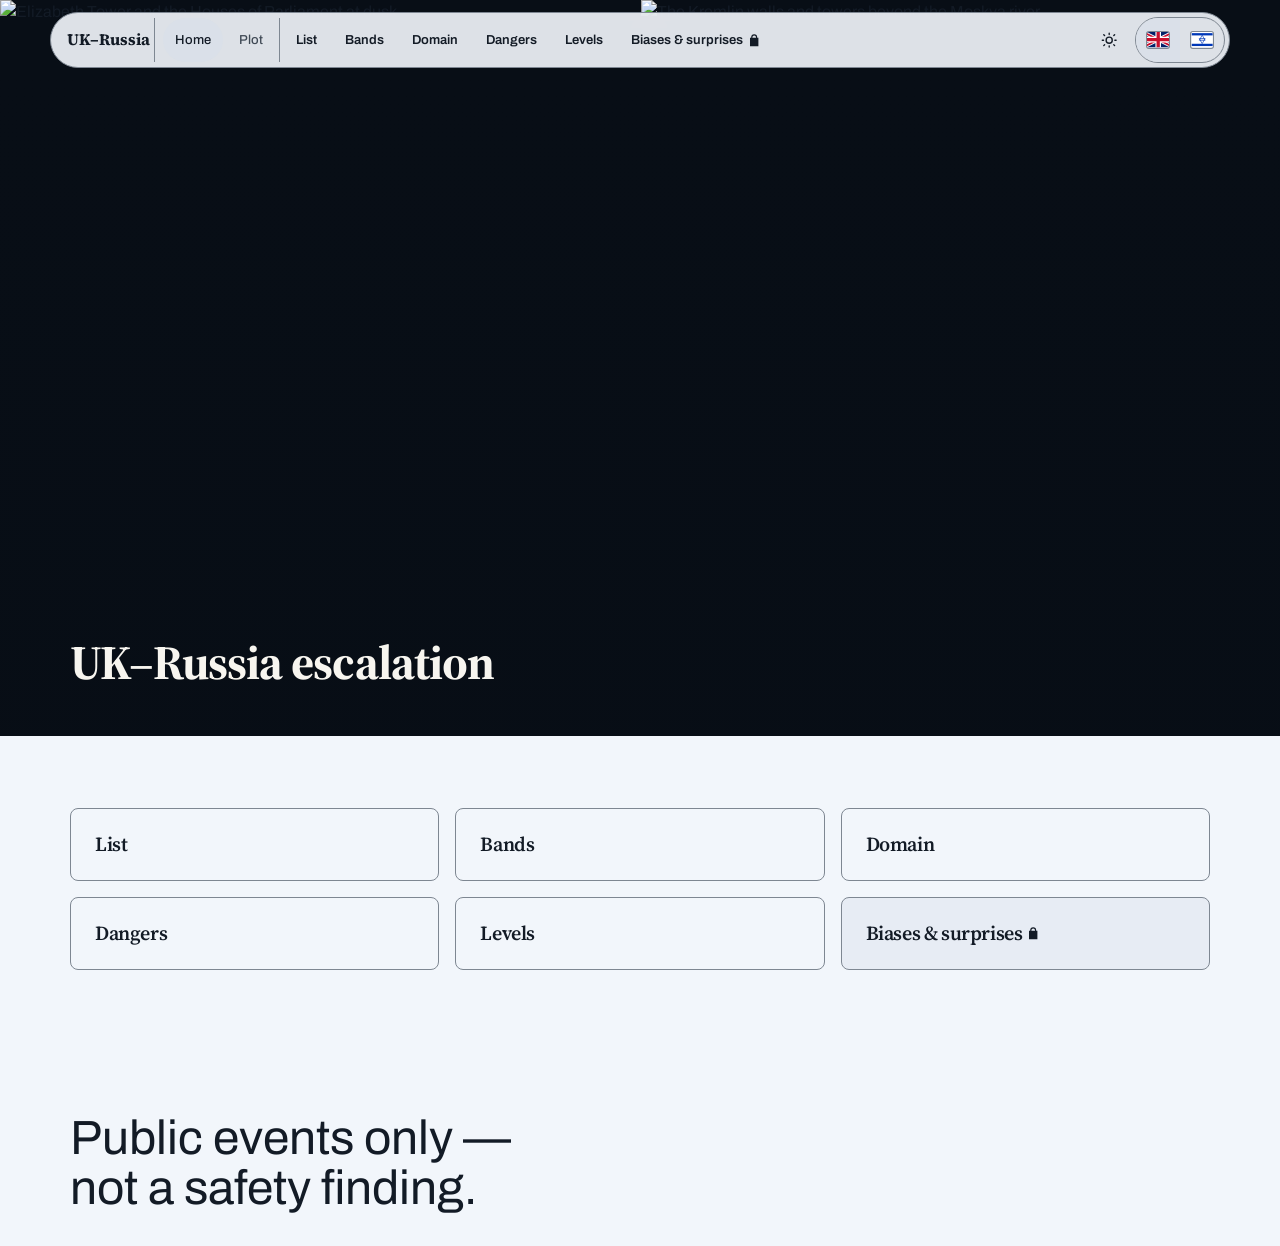
==== index.html @ 637dfe8e "Simplify UI copy and chrome toward Linear/Notes clarity Remove taglines, helper paragraphs, duplicat" ====
<!DOCTYPE html>
<html lang="en" dir="ltr" data-option="c">
<head>
<meta charset="utf-8">
<meta name="viewport" content="width=device-width, initial-scale=1, viewport-fit=cover">
<script>
try { if (localStorage.getItem("uk-ru-theme") === "dark") document.documentElement.setAttribute("data-theme", "dark"); } catch (e) {}
</script>
<meta name="color-scheme" content="light">
<title>UK–Russia escalation</title>
<meta name="description" content="Forty-two dated public events between the UK and Russia, February–October 2026. Six views of one record.">
<link rel="preconnect" href="https://fonts.googleapis.com">
<link rel="preconnect" href="https://fonts.gstatic.com" crossorigin>
<link href="https://fonts.googleapis.com/css2?family=Source+Serif+4:opsz,wght@8..60,400;8..60,600;8..60,700&family=Noto+Serif+Hebrew:wght@400;600;700&family=Archivo:wght@400;500;600;700&display=swap" rel="stylesheet">
<link rel="stylesheet" href="./uk-russia-tokens.css">
<link rel="stylesheet" href="./redesign-options/options-base.css">
<link rel="stylesheet" href="./redesign-options/option-c.css">
<style>
/* Hallmark · pre-emit critique: P5 H5 E5 S5 R5 V4 */
/* Hallmark · macrostructure: Catalogue · tone: editorial · anchor hue: locked option C
   Audience: a reader opening the audit. Use: choose an angle.
   Enrichment: the same photographic hero as Plot, split London | Moscow.
   Nav stays the shared pill. Footer stays the shared statement. */
.hero__pair {
  display: grid;
  grid-template-columns: minmax(0, 1fr) minmax(0, 1fr);
  grid-template-rows: minmax(0, 1fr);
  direction: ltr;
  height: 100%;
  gap: 2px;
  background: var(--color-hero-scrim);
}

.hero__pair img {
  width: 100%;
  height: 100%;
  min-width: 0;
  min-height: 0;
  max-height: 100%;
  object-fit: cover;
}

.hero__pair .is-london {
  object-position: 62% 38%;
}

.hero__pair .is-moscow {
  object-position: 50% 30%;
}

.home {
  display: grid;
  gap: var(--space-3xl);
}

.choices {
  display: grid;
  grid-template-columns: minmax(0, 1fr);
  grid-auto-rows: 1fr;
  gap: var(--space-md);
}

.choice {
  display: flex;
  flex-direction: column;
  gap: var(--space-sm);
  min-width: 0;
  height: 100%;
  min-height: var(--tap-min);
  padding: var(--space-lg);
  border: var(--rule-hair) solid var(--color-rule);
  border-radius: var(--radius-md);
  background: var(--color-paper);
  color: var(--color-ink);
  text-decoration: none;
  transition: transform var(--dur-micro) var(--ease-out);
}

.choice:hover {
  background: var(--color-paper-2);
}

.choice:focus-visible {
  outline: 2px solid var(--color-focus);
  outline-offset: 3px;
}

.choice:active {
  transform: translateY(1px);
}

.choice--locked {
  background: var(--color-paper-2);
}

.choice--locked:hover {
  background: var(--color-paper-3);
}

.choice h3 {
  display: flex;
  align-items: center;
  gap: var(--space-2xs);
  margin: 0;
  font-size: var(--text-xl);
  font-weight: 600;
}

@media (max-width: 40rem) {
  /* Photographs sit under the bar, stacked, so both buildings stay in frame. The title follows on the page. */
  .hero {
    display: block;
    min-height: 0;
    padding: var(--nav-clearance, var(--space-5xl)) 0 0;
  }

  .hero::after {
    display: none;
  }

  .hero__bg {
    position: relative;
    height: 24rem;
  }

  .hero__pair {
    grid-template-columns: minmax(0, 1fr);
    grid-template-rows: minmax(0, 1fr) minmax(0, 1fr);
  }

  .hero__pair .is-london {
    object-position: 58% 42%;
  }

  .hero__pair .is-moscow {
    object-position: 50% 42%;
  }

  .hero__inner {
    padding-block: var(--space-xl) 0;
    color: var(--color-ink);
  }

  .hero h1 {
    color: var(--color-ink);
  }
}

@media (min-width: 48rem) {
  .choices {
    grid-template-columns: repeat(2, minmax(0, 1fr));
  }
}

@media (min-width: 70rem) {
  .choices {
    grid-template-columns: repeat(3, minmax(0, 1fr));
  }
}

@media (prefers-reduced-motion: reduce) {
  .choice {
    transition: none;
  }

  .choice:active {
    transform: none;
  }
}
</style>
</head>
<body>
<main id="main">
  <section class="hero" id="hero" aria-labelledby="h1"></section>
  <div class="section wrap home" id="home"></div>
</main>
<script src="./redesign-options/options-data.js"></script>
<script src="./redesign-options/options-shared.js"></script>
<script src="./site-nav.js"></script>
<script>
(function () {
  const { esc, initLang, PHOTOS, url } = window.UKRU_UI;
  const LOCK = `<svg class="lock" viewBox="0 0 24 24" fill="currentColor" aria-hidden="true"><path d="M17 8V7a5 5 0 0 0-10 0v1H5v14h14V8h-2zm-8 0V7a3 3 0 0 1 6 0v1H9z"/></svg>`;

  const COPY = {
    en: { title: "UK–Russia escalation", locked: "Locked" },
    he: { title: "הסלמה בין בריטניה לרוסיה", locked: "נעול" },
  };

  const ANGLES = [
    { view: "outline", en: "List", he: "רשימה" },
    { view: "kanban", en: "Bands", he: "רמות" },
    { view: "domain", en: "Domain", he: "תחום" },
    { view: "danger", en: "Dangers", he: "סכנות" },
    { view: "ladder", en: "Levels", he: "רמות מעלה/מטה" },
    { view: "munger", locked: true, en: "Biases & surprises", he: "הטיות והפתעות" },
  ];

  let lang = "en";

  function paint() {
    const c = COPY[lang];
    const home = document.getElementById("home");
    home.lang = lang;
    home.dir = lang === "he" ? "rtl" : "ltr";
    document.title = c.title;

    const tiles = ANGLES.map((a) => {
      const name = a[lang];
      const lock = a.locked ? LOCK : "";
      const locked = a.locked ? ` choice--locked" title="${esc(c.locked)}"` : `"`;
      return `<a class="choice${locked} href="./uk-russia-merged-timeline.html#view=${a.view}"><h3>${esc(name)}${lock}</h3></a>`;
    }).join("");

    const heroAlt = {
      en: { bigben: PHOTOS.bigben.alt, kremlin: PHOTOS.kremlin.alt },
      he: {
        bigben: "מגדל אליזבת וארמון וסטמינסטר בשעת בין ערביים",
        kremlin: "חומות הקרמלין ומגדליו מעבר לנהר מוסקבה",
      },
    };
    const heroImg = (key) => {
      const widths = [480, 800, 1280, 1920];
      const srcset = widths.map((w) => `${url(key, w)} ${w}w`).join(", ");
      return `<img class="${key === "bigben" ? "is-london" : "is-moscow"}" src="${url(key, 1280)}" srcset="${srcset}" sizes="(max-width: 40rem) 100vw, 50vw" width="1280" height="800" alt="${esc(heroAlt[lang][key])}" fetchpriority="high">`;
    };
    const hero = document.getElementById("hero");
    hero.innerHTML = `<div class="hero__bg hero__pair">
        ${heroImg("bigben")}
        ${heroImg("kremlin")}
      </div>
      <div class="wrap hero__inner" lang="${lang}" dir="${lang === "he" ? "rtl" : "ltr"}">
        <h1 id="h1">${esc(c.title)}</h1>
      </div>`;
    home.innerHTML = `<section aria-label="${lang === "he" ? "זוויות" : "Views"}"><div class="choices">${tiles}</div></section>`;
  }

  initLang((l) => {
    lang = l;
    paint();
  });
  window.UKRU_NAV.mount({ current: "home", lang: () => lang, onLang: paint });
})();
</script>
</body>
</html>
---- uk-russia-tokens.css ----
/* Hallmark · editorial · design-system: uk-russia-tokens.css · UK–Russia audit UI */
:root {
  /* Serif for headlines, sans for buttons and running text.
     Latin headlines use Source Serif 4. Hebrew headlines use Noto Serif Hebrew,
     a current screen serif, because Source Serif 4 has no Hebrew letters. */
  --font-display: "Source Serif 4", "Noto Serif Hebrew", serif;
  --font-body: Archivo, Arial, sans-serif;
  --font-mono: var(--font-body);
  --font-he: var(--font-body);

  /* Major third (1.25) — one ratio for the whole site */
  --text-xs: 0.75rem;       /* 12px labels */
  --text-sm: 0.8125rem;     /* 13px UI */
  --text-base: 0.9375rem;   /* 15px body */
  --text-md: 1rem;          /* 16px lede / emphasis */
  --text-lg: 1.125rem;      /* 18px section titles */
  --text-xl: 1.25rem;       /* 20px stats */
  --text-2xl: 1.5rem;       /* 24px page sections */
  --text-3xl: clamp(1.625rem, 2.6vw, 2.0625rem); /* ~26–33px page title */
  --text-display: clamp(1.75rem, 3.2vw, 2.375rem); /* hero numbers on ladder */

  --leading-tight: 1.15;
  --leading-snug: 1.35;
  --leading-body: 1.55;
  --measure: 62ch;

  --space-2xs: 0.25rem;
  --space-xs: 0.5rem;
  --space-sm: 0.75rem;
  --space-md: 1rem;
  --space-lg: 1.5rem;
  --space-xl: 2rem;
  --space-2xl: 2.5rem;
  --space-3xl: 3rem;

  --page-gutter: clamp(1rem, 4vw, 1.25rem);
  --page-max: 1180px;
}

/* ─────────────────────────────────────────────────────────────────────────
   Redesign options (redesign-options/*). Additive only: nothing above this
   line changes, so the live tracker and ladder pages are unaffected.
   Fonts, the major-third scale and the spacing scale stay shared; each option
   adds a colour theme scoped by [data-option].
   ───────────────────────────────────────────────────────────────────────── */
:root {
  --text-hero: clamp(2.25rem, 5.5vw + 0.5rem, 4.5rem);
  --text-hero-s: clamp(1.875rem, 4vw + 0.5rem, 3rem);
  --text-stat: clamp(3.5rem, 13vw, 7rem);

  --space-4xl: 4.5rem;
  --space-5xl: 6.5rem;

  --tap-min: 2.75rem;
  --rule-hair: 1px;
  --radius-sm: 4px;
  --radius-md: 8px;
  --radius-pill: 999px;

  --ease-out: cubic-bezier(0.16, 1, 0.3, 1);
  --ease-in: cubic-bezier(0.7, 0, 0.84, 0);
  --ease-in-out: cubic-bezier(0.65, 0, 0.35, 1);
  --dur-micro: 120ms;
  --dur-short: 220ms;
  --dur-long: 420ms;

  --z-base: 1;
  --z-raised: 10;
  --z-dropdown: 100;
  --z-sticky: 200;
  --z-modal: 400;
}

/* Index · neutral chooser page */
[data-option="index"] {
  --color-paper: oklch(96.5% 0.008 95);
  --color-paper-2: oklch(93% 0.011 95);
  --color-ink: oklch(20% 0.012 95);
  --color-muted: oklch(42% 0.012 95);
  --color-rule: oklch(81% 0.012 95);
  --color-accent: oklch(44% 0.1 250);
  --color-focus: oklch(46% 0.15 258);
  --color-on-photo: oklch(97% 0.006 95);
  --color-overlay: oklch(14% 0.01 95 / 0.62);
}

/* A · Dispatch — bone paper, ochre accent */
[data-option="a"] {
  --color-paper: oklch(96% 0.012 85);
  --color-paper-2: oklch(92.5% 0.016 85);
  --color-ink: oklch(20% 0.014 60);
  --color-muted: oklch(42% 0.014 65);
  --color-rule: oklch(79% 0.016 80);
  --color-accent: oklch(47% 0.115 68);
  --color-focus: oklch(45% 0.15 258);
  --color-uk: oklch(45% 0.14 260);
  --color-ru: oklch(52% 0.19 27);
  --color-ot: oklch(52% 0.012 80);
  --color-on-photo: oklch(97% 0.008 85);
  --color-overlay: oklch(14% 0.012 60 / 0.58);
}

/* B · Phases — sage paper, deep teal accent */
[data-option="b"] {
  --color-paper: oklch(95.5% 0.014 165);
  --color-paper-2: oklch(91% 0.02 165);
  --color-ink: oklch(21% 0.02 190);
  --color-muted: oklch(40% 0.02 190);
  --color-rule: oklch(79% 0.02 170);
  --color-accent: oklch(42% 0.09 195);
  --color-focus: oklch(44% 0.15 258);
  --color-uk: oklch(45% 0.14 260);
  --color-ru: oklch(52% 0.19 27);
  --color-ot: oklch(52% 0.012 190);
  --color-on-photo: oklch(97% 0.008 165);
  --color-overlay: oklch(14% 0.015 190 / 0.55);
}

/* C · Plot — day slate by default, sodium accent. Night is the dark switch. */
[data-option="c"] {
  color-scheme: light;
  --color-paper: oklch(97.2% 0.008 255);
  --color-paper-2: oklch(94.2% 0.012 255);
  --color-paper-3: oklch(90.5% 0.014 255);
  --color-ink: oklch(22% 0.025 255);
  --color-muted: oklch(40% 0.025 255);
  --color-rule: oklch(62% 0.02 255);
  --color-accent: oklch(46% 0.12 78);
  --color-on-accent: oklch(98% 0.01 90);
  --color-on-scale: oklch(16% 0.02 255);
  --color-focus: oklch(42% 0.14 255);
  --color-uk: oklch(42% 0.14 260);
  --color-ru: oklch(46% 0.17 27);
  --color-ot: oklch(40% 0.02 255);
  --color-on-photo: oklch(97% 0.008 90);
  --color-on-photo-muted: oklch(88% 0.012 255);
  --color-overlay: oklch(98% 0.008 255 / 0.9);
  --color-hero-scrim: oklch(16% 0.02 255);
  --color-shadow: oklch(22% 0.02 255 / 0.16);
  /* One raised surface per page (the detail card beside a plot). Everything else sits on the ground with a hairline. */
  --shadow-raised: 0 1px 2px oklch(22% 0.02 255 / 0.06), 0 16px 40px -20px var(--color-shadow);
  --shadow-float: 0 1px 2px oklch(22% 0.02 255 / 0.08), 0 12px 32px -8px var(--color-shadow);
}

html[data-theme="dark"] [data-option="c"],
[data-option="c"][data-theme="dark"] {
  color-scheme: dark;
  --color-paper: oklch(15% 0.016 255);
  --color-paper-2: oklch(19.5% 0.018 255);
  --color-paper-3: oklch(24% 0.02 255);
  --color-ink: oklch(94% 0.008 90);
  --color-muted: oklch(75% 0.014 255);
  --color-rule: oklch(54% 0.022 255);
  --color-accent: oklch(82% 0.14 92);
  --color-on-accent: oklch(20% 0.03 90);
  --color-on-scale: oklch(16% 0.02 255);
  --color-focus: oklch(50% 0.08 200);
  --color-uk: oklch(74% 0.13 255);
  --color-ru: oklch(68% 0.18 27);
  --color-ot: oklch(72% 0.012 255);
  --color-on-photo: oklch(96% 0.008 90);
  --color-on-photo-muted: oklch(84% 0.014 255);
  --color-overlay: oklch(12% 0.016 255 / 0.62);
  --color-hero-scrim: oklch(12% 0.016 255);
  --color-shadow: oklch(4% 0.01 255 / 0.45);
  /* On dark, depth comes from the lighter surface; the shadow only seats the card. */
  --shadow-raised: 0 1px 0 oklch(100% 0 0 / 0.04) inset, 0 12px 32px -20px var(--color-shadow);
  --shadow-float: 0 1px 0 oklch(100% 0 0 / 0.05) inset, 0 16px 40px -12px var(--color-shadow);
}

/* D · Desk — cool white paper, plum accent */
[data-option="d"] {
  --color-paper: oklch(97.5% 0.007 300);
  --color-paper-2: oklch(94.5% 0.01 300);
  --color-ink: oklch(19% 0.015 300);
  --color-muted: oklch(42% 0.015 300);
  --color-rule: oklch(85% 0.01 300);
  --color-accent: oklch(44% 0.15 325);
  --color-focus: oklch(46% 0.15 258);
  --color-uk: oklch(45% 0.14 260);
  --color-ru: oklch(52% 0.19 27);
  --color-ot: oklch(52% 0.012 300);
  --color-on-photo: oklch(97% 0.006 300);
  --color-overlay: oklch(14% 0.015 300 / 0.6);
}

/* E · Portfolio — warm greige paper, deep olive panels, burnt-orange marker. Studied from a public reference page; structure and palette family only. */
[data-option="e"] {
  --color-paper: oklch(97.4% 0.004 85);
  --color-paper-2: oklch(92.5% 0.005 80);
  --color-ink: oklch(21% 0.006 85);
  --color-muted: oklch(46% 0.01 85);
  --color-rule: oklch(84% 0.007 85);
  --color-accent: oklch(52% 0.13 52);
  --color-focus: oklch(52% 0.13 52);
  --color-deep: oklch(38% 0.07 125);
  --color-deep-2: oklch(33% 0.065 125);
  --color-on-deep: oklch(97% 0.006 100);
  --color-on-deep-muted: oklch(84% 0.025 120);
  --color-marker: oklch(70% 0.17 55);
  --color-uk: oklch(46% 0.12 250);
  --color-ru: oklch(52% 0.19 27);
  --color-ot: oklch(52% 0.01 85);
  --color-on-photo: oklch(97% 0.006 100);
  --color-overlay: oklch(18% 0.02 125 / 0.6);
}
---- redesign-options/options-base.css ----
/* Hallmark · shared base for redesign options · tokens: ../uk-russia-tokens.css
 * Reset, accessibility, and the small parts all four options share.
 * Colour comes from [data-option] themes in the token file; nothing here is a raw colour.
 */
*,
*::before,
*::after {
  box-sizing: border-box;
}

html {
  -webkit-text-size-adjust: 100%;
  overflow-x: clip;
  scroll-behavior: smooth;
  scroll-padding-top: var(--space-4xl);
}

body {
  margin: 0;
  overflow-x: clip;
  background: var(--color-paper);
  color: var(--color-ink);
  font-family: var(--font-body);
  font-size: var(--text-md);
  line-height: var(--leading-body);
  font-variant-numeric: tabular-nums;
  padding-inline: env(safe-area-inset-left) env(safe-area-inset-right);
  padding-bottom: env(safe-area-inset-bottom);
  text-rendering: optimizeLegibility;
}

[dir="rtl"] body,
body[dir="rtl"] {
  font-family: var(--font-he);
}

img {
  display: block;
  max-width: 100%;
  height: auto;
}

h1,
h2,
h3,
h4 {
  margin: 0;
  font-family: var(--font-display);
  font-style: normal;
  font-weight: 700;
  line-height: var(--leading-tight);
  letter-spacing: -0.02em;
  overflow-wrap: anywhere;
  min-width: 0;
  text-wrap: balance;
}

p {
  margin: 0;
  text-wrap: pretty;
}

a {
  color: var(--color-accent);
  text-underline-offset: 0.2em;
  text-decoration-thickness: 1px;
}

ul,
ol {
  margin: 0;
  padding: 0;
  list-style: none;
}

button,
input,
select,
textarea {
  font: inherit;
  font-family: var(--font-body);
  color: inherit;
}

button {
  cursor: pointer;
}

:focus-visible {
  outline: 2px solid var(--color-focus);
  outline-offset: 3px;
  border-radius: var(--radius-sm);
}

.visually-hidden {
  position: absolute;
  width: 1px;
  height: 1px;
  margin: -1px;
  padding: 0;
  overflow: hidden;
  clip-path: inset(50%);
  white-space: nowrap;
}

.skip {
  position: absolute;
  inset-inline-start: var(--space-md);
  inset-block-start: -4rem;
  z-index: var(--z-modal);
  padding: var(--space-xs) var(--space-md);
  background: var(--color-ink);
  color: var(--color-paper);
  font-size: var(--text-sm);
  font-weight: 600;
  text-decoration: none;
  white-space: nowrap;
}

.skip:focus {
  inset-block-start: var(--space-md);
}

.wrap {
  width: 100%;
  max-width: var(--page-max);
  margin-inline: auto;
  padding-inline: var(--page-gutter);
}

/* Typographic link, the default affordance for secondary actions */
.tlink {
  display: inline-flex;
  align-items: center;
  min-height: var(--tap-min);
  color: var(--color-ink);
  font-weight: 600;
  font-size: var(--text-md);
  white-space: nowrap;
  text-decoration: underline;
  text-decoration-color: var(--color-accent);
  text-decoration-thickness: 2px;
  text-underline-offset: 0.3em;
  transition: color var(--dur-micro) var(--ease-out);
}

.tlink:hover {
  color: var(--color-accent);
}

/* Outlined chip button */
.chip {
  display: inline-flex;
  align-items: center;
  justify-content: center;
  gap: var(--space-xs);
  min-height: var(--tap-min);
  padding-inline: var(--space-md);
  border: var(--rule-hair) solid var(--color-rule);
  border-radius: var(--radius-pill);
  background: transparent;
  color: var(--color-ink);
  font-size: var(--text-sm);
  font-weight: 600;
  white-space: nowrap;
  text-decoration: none;
  transition: background var(--dur-micro) var(--ease-out), color var(--dur-micro) var(--ease-out),
    border-color var(--dur-micro) var(--ease-out), transform var(--dur-micro) var(--ease-out);
}

.chip:hover {
  border-color: var(--color-ink);
}

.chip:active {
  transform: translateY(1px);
}

.chip[aria-pressed="true"],
.chip[aria-current="true"] {
  background: var(--color-ink);
  border-color: var(--color-ink);
  color: var(--color-paper);
}

.chip[disabled] {
  opacity: 0.45;
  cursor: not-allowed;
}

.chip .n {
  font-family: var(--font-mono);
  font-size: var(--text-xs);
  font-weight: 500;
  opacity: 0.8;
}

.chips {
  display: flex;
  flex-wrap: wrap;
  gap: var(--space-xs);
}

/* Side marker: dot + two-letter code. Red means Russia and nothing else. */
.side {
  display: inline-flex;
  align-items: center;
  gap: var(--space-2xs);
  font-family: var(--font-mono);
  font-size: var(--text-xs);
  font-weight: 600;
  letter-spacing: 0.06em;
  white-space: nowrap;
}

.side::before {
  content: "";
  width: 0.625rem;
  height: 0.625rem;
  border-radius: 50%;
  background: var(--side-color, var(--color-ot));
}

.side--uk {
  --side-color: var(--color-uk);
}

.side--ru {
  --side-color: var(--color-ru);
}

.side--ot {
  --side-color: var(--color-ot);
}

/* Direct / indirect: solid ring vs dashed ring, as on the live tracker */
.ring {
  display: inline-block;
  width: 0.75rem;
  height: 0.75rem;
  border: 2px solid currentColor;
  border-radius: 50%;
  vertical-align: -0.1em;
}

.ring--indirect {
  border-style: dashed;
}

.mono {
  font-family: var(--font-mono);
  font-size: var(--text-xs);
  letter-spacing: 0.04em;
}

.muted {
  color: var(--color-muted);
}

/* Photo credit. Unsplash asks for attribution; these are illustrative, not event photography. */
.credit {
  font-size: var(--text-xs);
  line-height: var(--leading-snug);
  color: var(--color-muted);
}

.credit a {
  color: inherit;
}

/* Language control */
.lang {
  display: inline-flex;
  border: var(--rule-hair) solid var(--color-rule);
  border-radius: var(--radius-pill);
  overflow: hidden;
}

.lang button {
  display: inline-flex;
  align-items: center;
  justify-content: center;
  min-height: var(--tap-min);
  min-width: var(--tap-min);
  padding-inline: var(--space-xs);
  border: 0;
  background: transparent;
  color: var(--color-muted);
}

.lang button .flag {
  display: block;
  width: 1.4rem;
  height: 0.95rem;
  border-radius: 2px;
  box-shadow: 0 0 0 1px var(--color-rule);
}

.lang button[aria-pressed="true"] {
  background: var(--color-paper-3);
}

/* Why-note disclosure shared by list rows */
.why {
  max-width: var(--measure);
}

.why summary {
  display: inline-flex;
  align-items: center;
  min-height: var(--tap-min);
  color: var(--color-accent);
  font-size: var(--text-sm);
  font-weight: 600;
  cursor: pointer;
  list-style: none;
  white-space: nowrap;
}

.why summary::-webkit-details-marker {
  display: none;
}

.why summary::after {
  content: "+";
  margin-inline-start: var(--space-xs);
  font-family: var(--font-mono);
}

.why[open] summary::after {
  content: "–";
}

.why__body {
  display: grid;
  gap: var(--space-sm);
  padding-block-end: var(--space-md);
  color: var(--color-muted);
  font-size: var(--text-md);
}

.why__body a {
  font-weight: 600;
  overflow-wrap: anywhere;
}

@media (prefers-reduced-motion: reduce) {
  html {
    scroll-behavior: auto;
  }

  *,
  *::before,
  *::after {
    animation-duration: 150ms !important;
    animation-iteration-count: 1 !important;
    transition-duration: 150ms !important;
  }
}
---- redesign-options/option-c.css ----
/* Hallmark · genre: atmospheric · macrostructure: Map/Diagram · theme: Plot (graphite paper · signal-yellow accent · Source Serif 4 + Archivo)
 * tone: instrument panel, night desk · anchor hue: blue-grey 255° with one yellow accent · enrichment: photo tiles + hero photograph
 * nav: N5 Floating pill (desktop: six tracker views inline; mobile: Views dropdown + Menu sheet) · footer: Ft5 Statement · motion: dot scale + fade, reduced-motion safe
 * tokens: ../uk-russia-tokens.css [data-option="c"]
 */
/* Hallmark · pre-emit critique: P5 H5 E4 S5 R5 V5 · contrast: pass (40–41) · nav: N5 · footer: Ft5 · slop: pass (42–45)
 * Stageshow pass: the plot is the hero and the detail card its one raised satellite; the time control sits on the ground;
 * rows share one date lane; the card settles instead of swapping. */

/* N5 · Floating pill ---------------------------------------------------- */
.pill {
  position: fixed;
  direction: ltr;
  inset-block-start: max(var(--space-sm), env(safe-area-inset-top));
  inset-inline: var(--page-gutter);
  z-index: var(--z-sticky);
  width: min(var(--page-max), calc(100% - 2 * var(--page-gutter)));
  margin-inline: auto;
}

.pill__bar {
  display: flex;
  flex-wrap: wrap;
  align-items: center;
  justify-content: flex-start;
  gap: var(--space-xs);
  padding: var(--space-2xs) var(--space-2xs) var(--space-2xs) var(--space-sm);
  border: var(--rule-hair) solid var(--color-rule);
  border-radius: var(--radius-pill);
  background: var(--color-overlay);
  -webkit-backdrop-filter: blur(14px);
  backdrop-filter: blur(14px);
}

[dir="rtl"] .pill__bar {
  padding: var(--space-2xs) var(--space-sm) var(--space-2xs) var(--space-2xs);
}

.pill__bar > .pill__brand {
  flex: 0 1 auto;
  max-width: 100%;
  min-width: 0;
  overflow: visible;
  white-space: normal;
  overflow-wrap: anywhere;
}

.pill__brand {
  display: inline-flex;
  align-items: center;
  min-height: var(--tap-min);
  font-family: var(--font-display);
  font-size: var(--text-sm);
  font-weight: 700;
  line-height: var(--leading-snug);
  color: var(--color-ink);
  text-decoration: none;
  white-space: normal;
  padding-inline-end: var(--space-2xs);
}

/* Page links and angles share one flex item, so the bar cannot open a gap between them. */
.pill__group {
  display: inline-flex;
  align-items: center;
  min-width: 0;
}

.pill__links {
  display: inline-flex;
  align-items: center;
  gap: var(--space-2xs);
}

.pill__views {
  display: none;
  align-items: center;
  gap: var(--space-2xs);
}

/* Section anchors sit behind a hairline so they read as secondary to the views.
   Cancel the bar gap in front of that line so the brand sits against it.
   The link's own padding keeps Plot off the stroke. */
.pill__links {
  padding-inline-start: var(--space-xs);
  border-inline-start: var(--rule-hair) solid var(--color-rule);
}

.pill__bar > .pill__brand + * {
  margin-inline-start: calc(var(--space-xs) * -1);
}
.pill__links a[aria-current="page"] {
  background: var(--color-paper-3);
  color: var(--color-ink);
}

.pill__links a,
.pill__views a {
  display: inline-flex;
  align-items: center;
  gap: var(--space-2xs);
  min-height: var(--tap-min);
  padding-inline: var(--space-sm);
  border-radius: var(--radius-pill);
  color: var(--color-ink);
  font-size: var(--text-sm);
  font-weight: 600;
  text-decoration: none;
  white-space: nowrap;
}

.pill__links a {
  color: var(--color-muted);
  font-weight: 500;
}

.pill__links a:hover,
.pill__views a:hover,
.pill__links a:focus-visible,
.pill__views a:focus-visible {
  background: var(--color-paper-3);
  color: var(--color-ink);
}

.pill__views a:active {
  transform: translateY(1px);
}

.pill__views a[aria-current="page"] {
  background: var(--color-paper-3);
  color: var(--color-ink);
}

/* Links and tools keep their full labels. The wordmark wraps instead of being clipped. */
.pill__bar > :not(.pill__brand) {
  flex-shrink: 0;
}

.pill__views .n {
  display: none;
  font-family: var(--font-mono);
  font-size: var(--text-xs);
  color: var(--color-muted);
}

/* Views dropdown (mobile): a disclosure that opens the six tracker views */
.dd {
  position: relative;
}

.dd summary {
  display: inline-flex;
  align-items: center;
  gap: var(--space-xs);
  min-height: var(--tap-min);
  padding-inline: var(--space-sm);
  border-radius: var(--radius-pill);
  color: var(--color-ink);
  font-size: var(--text-sm);
  font-weight: 600;
  white-space: nowrap;
  list-style: none;
  cursor: pointer;
}

.dd summary::-webkit-details-marker {
  display: none;
}

.dd summary::after {
  content: "";
  width: 0.4rem;
  height: 0.4rem;
  border-inline-end: 1.5px solid currentColor;
  border-block-end: 1.5px solid currentColor;
  transform: translateY(-0.1rem) rotate(45deg);
  transition: transform var(--dur-micro) var(--ease-out);
}

.dd[open] summary::after {
  transform: translateY(0.1rem) rotate(225deg);
}

.dd summary:hover,
.dd[open] summary {
  background: var(--color-paper-3);
}

.lock {
  width: 0.9rem;
  height: 0.9rem;
  flex: none;
}

.dd__menu {
  position: absolute;
  inset-block-start: calc(100% + var(--space-xs));
  inset-inline-start: 0;
  z-index: var(--z-dropdown);
  display: grid;
  min-width: 13rem;
  padding: var(--space-xs);
  border: var(--rule-hair) solid var(--color-rule);
  border-radius: var(--radius-md);
  background: var(--color-paper-2);
  box-shadow: var(--shadow-float);
  animation: dd-in var(--dur-micro) var(--ease-out);
}

@keyframes dd-in {
  from {
    opacity: 0;
    transform: translateY(-4px);
  }
}

.dd__menu a {
  display: flex;
  align-items: center;
  justify-content: space-between;
  gap: var(--space-sm);
  min-height: var(--tap-min);
  padding-inline: var(--space-sm);
  border-radius: var(--radius-sm);
  color: var(--color-ink);
  font-size: var(--text-sm);
  font-weight: 600;
  text-decoration: none;
  white-space: nowrap;
}

.dd__menu a:hover,
.dd__menu a:focus-visible {
  background: var(--color-paper-3);
}

.dd__menu .n {
  font-family: var(--font-mono);
  font-size: var(--text-xs);
  color: var(--color-muted);
}

.pill__menu {
  display: none;
  align-items: center;
  gap: var(--space-xs);
  min-height: var(--tap-min);
  padding-inline: var(--space-md);
  border: 0;
  border-radius: var(--radius-pill);
  background: var(--color-accent);
  color: var(--color-on-accent);
  font-size: var(--text-sm);
  font-weight: 700;
}

.pill__menu::after {
  content: "+";
  font-family: var(--font-mono);
}

.pill__menu[aria-expanded="true"]::after {
  content: "–";
}

.pill__tools {
  display: flex;
  align-items: center;
  gap: var(--space-2xs);
  margin-inline-start: auto;
}

.pill__bar .lang {
  display: inline-flex;
}

.theme-toggle {
  display: inline-flex;
  flex: none;
  align-items: center;
  justify-content: center;
  width: var(--tap-min);
  height: var(--tap-min);
  padding: 0;
  border: 0;
  border-radius: var(--radius-pill);
  background: transparent;
  color: var(--color-ink);
  cursor: pointer;
}

.theme-toggle:hover {
  background: var(--color-paper-3);
}

.theme-toggle svg {
  width: 1.15rem;
  height: 1.15rem;
}

.theme-toggle .icon-moon {
  display: none;
}

html[data-theme="dark"] .theme-toggle .icon-sun {
  display: none;
}

html[data-theme="dark"] .theme-toggle .icon-moon {
  display: block;
}

.sheet {
  margin-block-start: var(--space-xs);
  padding: var(--space-sm);
  border: var(--rule-hair) solid var(--color-rule);
  border-radius: var(--radius-md);
  background: var(--color-paper-2);
  display: grid;
  gap: var(--space-2xs);
}

.sheet[hidden] {
  display: none;
}

.sheet a {
  display: flex;
  align-items: center;
  min-height: var(--tap-min);
  padding-inline: var(--space-sm);
  border-radius: var(--radius-sm);
  color: var(--color-ink);
  font-family: var(--font-body);
  font-size: var(--text-xl);
  font-weight: 600;
  text-decoration: none;
}

.sheet a:hover,
.sheet a:focus-visible {
  background: var(--color-paper-3);
}

.sheet__foot {
  display: flex;
  flex-wrap: wrap;
  align-items: center;
  justify-content: space-between;
  gap: var(--space-sm);
  padding: var(--space-xs) var(--space-sm) 0;
  border-block-start: var(--rule-hair) solid var(--color-rule);
}

.sheet__foot a {
  min-height: var(--tap-min);
  padding: 0;
  font-family: var(--font-body);
  font-size: var(--text-sm);
  font-weight: 600;
  color: var(--color-accent);
  text-decoration: underline;
}

/* Hero fold ------------------------------------------------------------- */
.hero {
  position: relative;
  isolation: isolate;
  display: flex;
  align-items: flex-end;
  min-height: min(82svh, 46rem);
  padding-block: var(--space-5xl) var(--space-xl);
  overflow: clip;
}

.hero__bg {
  position: absolute;
  inset: 0;
  z-index: -2;
}

.hero__bg img {
  width: 100%;
  height: 100%;
  object-fit: cover;
}

.hero::after {
  content: "";
  position: absolute;
  inset: 0;
  z-index: -1;
  background: linear-gradient(to top, var(--color-hero-scrim) 6%, color-mix(in oklch, var(--color-hero-scrim) 62%, transparent) 46%, transparent 92%);
}

.hero__inner {
  display: grid;
  gap: var(--space-lg);
  color: var(--color-on-photo);
}

.hero h1 {
  max-width: 18ch;
  font-size: var(--text-hero-s);
  line-height: 1.04;
}

.hero .lede {
  max-width: var(--measure);
  font-size: var(--text-md);
  color: var(--color-on-photo);
}

.hero .credit,
.hero .angles__label {
  color: var(--color-on-photo-muted);
}

/* Six angles on one record: the same links as the top bar, offered where the reader lands */
.angles {
  display: flex;
  flex-wrap: wrap;
  align-items: center;
  gap: var(--space-xs);
}

.angles__label {
  flex-basis: 100%;
}

.hero .angles .chip {
  color: var(--color-on-photo);
  border-color: color-mix(in oklch, var(--color-on-photo) 50%, transparent);
  background: color-mix(in oklch, var(--color-hero-scrim) 70%, transparent);
}

.hero .angles .chip:hover {
  border-color: var(--color-on-photo);
}

.hero__cta {
  display: flex;
  flex-wrap: wrap;
  align-items: center;
  gap: var(--space-md);
}

.btn {
  display: inline-flex;
  align-items: center;
  min-height: var(--tap-min);
  padding-inline: var(--space-lg);
  border: 0;
  border-radius: var(--radius-pill);
  background: var(--color-accent);
  color: var(--color-on-accent);
  font-size: var(--text-md);
  font-weight: 700;
  text-decoration: none;
  white-space: nowrap;
  transition: transform var(--dur-micro) var(--ease-out);
}

.btn:active {
  transform: translateY(1px);
}

.hero .tlink {
  color: var(--color-on-photo);
}

/* Plot section ----------------------------------------------------------- */
.section {
  padding-block: var(--space-3xl);
}

.section__head {
  display: grid;
  gap: var(--space-xs);
  margin-block-end: var(--space-lg);
}

.section__head h2 {
  font-size: var(--text-2xl);
}

.section__head p {
  max-width: var(--measure);
  color: var(--color-muted);
}

.legend {
  display: flex;
  flex-wrap: wrap;
  gap: var(--space-xs) var(--space-lg);
  margin-block-start: var(--space-xs);
  font-size: var(--text-sm);
  color: var(--color-muted);
}

.legend span {
  display: inline-flex;
  align-items: center;
  gap: var(--space-xs);
}

/* Domain filter: text tabs, no photographs.
   States: default, hover, focus-visible, active, disabled, busy, invalid, selected. */
.tiles {
  display: flex;
  flex-wrap: wrap;
  gap: var(--space-xs);
  margin-block-end: var(--space-lg);
}

.tile {
  display: inline-flex;
  align-items: center;
  gap: var(--space-xs);
  min-height: var(--tap-min);
  padding-inline: var(--space-md);
  border: var(--rule-hair) solid var(--color-rule);
  border-radius: var(--radius-pill);
  background: var(--color-paper-2);
  color: var(--color-ink);
  font-family: var(--font-body);
  font-size: var(--text-sm);
  font-weight: 600;
  line-height: 1;
  white-space: nowrap;
  cursor: pointer;
}

.tile .n {
  font-size: var(--text-xs);
  font-weight: 500;
  color: var(--color-muted);
}

@media (hover: hover) and (pointer: fine) {
  .tile:hover {
    background: var(--color-paper-3);
  }
}

.tile:focus-visible {
  outline: 2px solid var(--color-focus);
  outline-offset: 2px;
}

.tile:active {
  transform: translateY(1px);
}

.tile:disabled,
.tile[aria-disabled="true"] {
  opacity: 0.5;
  cursor: not-allowed;
}

.tile[aria-busy="true"] {
  cursor: progress;
}

.tile[aria-invalid="true"] {
  border-color: var(--color-ru);
}

.tile[aria-pressed="true"],
.tile[aria-selected="true"] {
  background: var(--color-accent);
  border-color: var(--color-accent);
  color: var(--color-on-accent);
}

.tile[aria-pressed="true"] .n,
.tile[aria-selected="true"] .n {
  color: var(--color-on-accent);
}

/* The instrument */
.instrument {
  display: grid;
  gap: var(--space-lg);
}

/* Axis lane, plot and time control share one grid, so the control's reading edge is the plot's. */
.instrument__plot {
  display: grid;
  grid-template-columns: auto minmax(0, 1fr);
  gap: var(--space-xs);
}

.plot-wrap {
  display: contents;
}

.axis-y {
  grid-row: 1;
  grid-column: 1;
  display: flex;
  flex-direction: column;
  justify-content: space-between;
  align-items: center;
  color: var(--color-ink);
  font-weight: 700;
}

.axis-y span {
  writing-mode: vertical-rl;
  transform: rotate(180deg);
}

.axis-x {
  grid-row: 2;
  grid-column: 2;
  display: flex;
  justify-content: space-between;
  gap: var(--space-sm);
  color: var(--color-ink);
  font-weight: 700;
}

.plot {
  position: relative;
  grid-row: 1;
  grid-column: 2;
  aspect-ratio: 1 / 1;
  max-height: 80svh;
  border: var(--rule-hair) solid var(--color-rule);
  border-radius: var(--radius-md);
  background: var(--color-paper-2);
  overflow: clip;
}

.plot__grid {
  position: absolute;
  inset: 0;
  width: 100%;
  height: 100%;
}

.plot__grid line {
  stroke: var(--color-rule);
  stroke-width: 1;
  vector-effect: non-scaling-stroke;
}

.plot__grid .mid {
  stroke: var(--color-muted);
  stroke-dasharray: 2 4;
}

.dot {
  position: absolute;
  inset-inline-start: calc(var(--x) * 1%);
  inset-block-end: calc(var(--y) * 1%);
  width: 1rem;
  height: 1rem;
  margin: -0.5rem;
  padding: 0;
  border: 2px solid var(--side-color);
  border-radius: 50%;
  background: var(--side-color);
  transition: transform var(--dur-micro) var(--ease-out), opacity var(--dur-short) var(--ease-out);
}

[dir="rtl"] .dot {
  inset-inline-start: auto;
  inset-inline-end: calc(var(--x) * 1%);
}

.dot::before {
  content: "";
  position: absolute;
  inset: -0.625rem;
}

.dot--uk {
  --side-color: var(--color-uk);
}

.dot--ru {
  --side-color: var(--color-ru);
}

.dot--ot {
  --side-color: var(--color-ot);
}

.dot--indirect {
  background: var(--color-paper-2);
  border-style: dashed;
}

.dot[aria-pressed="true"] {
  z-index: 2;
  transform: scale(1.6);
  box-shadow: 0 0 0 3px var(--color-paper-2), 0 0 0 5px var(--color-accent);
}

.dot[data-dim="true"] {
  opacity: 0.14;
  pointer-events: none;
}

/* Time control. A control strip under the plot, on the ground: a hairline above it, no second box
   competing with the plot and the card for weight. */
.timebar {
  grid-row: 3;
  grid-column: 2;
  display: grid;
  gap: var(--space-xs);
  margin-block-start: var(--space-xs);
  padding-block-start: var(--space-sm);
  border-block-start: var(--rule-hair) solid var(--color-rule);
}

.timebar__top {
  display: flex;
  flex-wrap: wrap;
  align-items: baseline;
  justify-content: space-between;
  gap: var(--space-xs) var(--space-md);
}

.timebar label {
  font-weight: 600;
  font-size: var(--text-sm);
}

.timebar output {
  font-family: var(--font-mono);
  font-size: var(--text-sm);
  color: var(--color-accent);
}

.timebar__row {
  display: flex;
  align-items: center;
  gap: var(--space-sm);
}

.timebar input[type="range"] {
  flex: 1 1 auto;
  min-width: 0;
  min-height: var(--tap-min);
  margin: 0;
  accent-color: var(--color-accent);
}

/* Play steps the slider through the dates; the icon swaps to pause while it runs */
.play {
  display: inline-flex;
  flex: none;
  align-items: center;
  justify-content: center;
  width: var(--tap-min);
  height: var(--tap-min);
  padding: 0;
  border: var(--rule-hair) solid var(--color-rule);
  border-radius: var(--radius-pill);
  background: var(--color-paper-3);
  color: var(--color-ink);
  cursor: pointer;
  transition: border-color var(--dur-micro) var(--ease-out), color var(--dur-micro) var(--ease-out);
}

.play:hover {
  border-color: var(--color-accent);
  color: var(--color-accent);
}

.play svg {
  width: 0.9rem;
  height: 0.9rem;
}

.play .play__off,
.play[aria-pressed="true"] .play__on {
  display: none;
}

.play[aria-pressed="true"] .play__off {
  display: block;
}

.play[aria-pressed="true"] {
  border-color: var(--color-accent);
  color: var(--color-accent);
}

/* Detail card: the one raised surface on the page, the satellite that carries the result.
   A hairline on the light edge, one shadow, and its body settles in when the selection changes. */
.card {
  display: grid;
  align-content: start;
  border: var(--rule-hair) solid var(--color-rule);
  border-radius: var(--radius-md);
  background: var(--color-paper-2);
  box-shadow: var(--shadow-raised);
  overflow: clip;
}

@keyframes card-settle {
  from {
    opacity: 0;
    transform: translateY(4px);
  }
}

.card__photo img {
  width: 100%;
  aspect-ratio: 16 / 9;
  object-fit: cover;
}

.card__photo .credit {
  padding: var(--space-xs) var(--space-md) 0;
}

.card__body {
  display: grid;
  gap: var(--space-sm);
  padding: var(--space-md);
  animation: card-settle var(--dur-short) var(--ease-out) both;
}

.card__meta {
  display: flex;
  flex-wrap: wrap;
  align-items: center;
  gap: var(--space-xs) var(--space-md);
}

.card h3 {
  font-size: var(--text-xl);
}

/* Three numbers, one strip. The title above is the big thing; these read as a row of
   label-and-value pairs, each pair one item, separated by hairlines rather than air. */
.card__nums {
  display: grid;
  grid-template-columns: repeat(3, minmax(0, 1fr));
  margin: 0;
  padding-block-start: var(--space-sm);
  border-block-start: var(--rule-hair) solid var(--color-rule);
}

.card__nums div {
  display: flex;
  flex-direction: column-reverse;
  gap: var(--space-2xs);
  padding-inline-end: var(--space-sm);
}

.card__nums div + div {
  padding-inline-start: var(--space-sm);
  border-inline-start: var(--rule-hair) solid var(--color-rule);
}

.card__nums dt {
  font-size: var(--text-xs);
  color: var(--color-muted);
}

.card__nums dd {
  margin: 0;
  font-family: var(--font-body);
  font-size: var(--text-xl);
  font-weight: 700;
  line-height: 1;
}

.card__why {
  color: var(--color-muted);
}

.card__nav {
  display: flex;
  justify-content: space-between;
  gap: var(--space-sm);
  padding: var(--space-sm) var(--space-md);
  border-block-start: var(--rule-hair) solid var(--color-rule);
}

/* Rows. Every row shares one grid: a date lane and a content lane, so the dates line up
   as a column and the titles start on one reading edge. Narrow screens stack the lanes. */
.rows {
  border-block-start: var(--rule-hair) solid var(--color-rule);
}

.rows li {
  display: grid;
  grid-template-columns: minmax(0, 1fr);
  gap: var(--space-2xs) var(--space-lg);
  padding-block: var(--space-sm) 0;
  border-block-end: var(--rule-hair) solid var(--color-rule);
}

/* The Why control keeps its 44px target, but its words sit under the title; the target's
   remaining height is the air before the next record, so the title and its note read as one item. */
.rows .why summary {
  align-items: flex-start;
  line-height: var(--leading-body);
}

.row__date {
  display: flex;
  flex-wrap: wrap;
  align-items: center;
  gap: var(--space-xs) var(--space-md);
  color: var(--color-muted);
}

.row__title {
  font-size: var(--text-lg);
}

.row__title button {
  display: block;
  padding: 0;
  border: 0;
  background: none;
  color: inherit;
  font: inherit;
  letter-spacing: inherit;
  text-align: start;
  overflow-wrap: anywhere;
}

.row__title button:hover {
  color: var(--color-accent);
}

.more {
  display: flex;
  justify-content: center;
  margin-block-start: var(--space-lg);
}

.method {
  background: var(--color-paper-2);
  border-block: var(--rule-hair) solid var(--color-rule);
}

.method__grid {
  display: grid;
  gap: var(--space-md);
  max-width: var(--measure);
}

.method h2 {
  font-size: var(--text-2xl);
}

.method p {
  color: var(--color-muted);
}

/* Ft5 · Statement footer ------------------------------------------------ */
.statement {
  display: grid;
  gap: var(--space-xl);
  padding-block: var(--space-4xl) var(--space-xl);
}

.statement__line {
  max-width: 16ch;
  font-size: var(--text-hero-s);
  line-height: 1.04;
}

.statement__links {
  display: flex;
  flex-wrap: wrap;
  gap: var(--space-xs) var(--space-lg);
}

.statement__links .tlink {
  white-space: normal;
}

.statement__fine {
  max-width: var(--measure);
  color: var(--color-muted);
  font-size: var(--text-sm);
}

.statement__fine a {
  color: var(--color-ink);
  font-weight: 600;
  text-decoration: underline;
  text-underline-offset: 0.15em;
}

@media (min-width: 40rem) {
  .tiles {
    gap: var(--space-xs) var(--space-sm);
  }
}

@media (max-width: 29.99rem) {
  .pill__group,
  .pill__links,
  .pill__bar .lang {
    display: none;
  }

  .pill__menu {
    display: inline-flex;
  }
}

@media (max-width: 22.5rem) {
  .pill__brand {
    font-size: var(--text-xs);
  }
}

@media (min-width: 48rem) {
  .pill__bar {
    gap: var(--space-sm);
    padding-inline: var(--space-md) var(--space-2xs);
  }

  .pill__bar > .pill__brand + * {
    margin-inline-start: calc(var(--space-sm) * -1);
  }

  [dir="rtl"] .pill__bar {
    padding-inline: var(--space-md) var(--space-2xs);
  }

  .pill__brand {
    font-size: var(--text-md);
  }

  .section {
    padding-block: var(--space-4xl);
  }

  .hero {
    padding-block-end: var(--space-3xl);
  }

  .rows li {
    grid-template-columns: 11rem minmax(0, 1fr);
    align-items: start;
  }

  .row__date {
    grid-column: 1;
    grid-row: 1;
    /* the date's line box is ~2px shorter than the title's first line; seat it on the same reading edge */
    padding-block-start: 1px;
  }

  .rows li > :not(.row__date) {
    grid-column: 2;
  }

  .angles__label {
    flex-basis: auto;
    margin-inline-end: var(--space-xs);
  }
}

@media (min-width: 60rem) {
  .instrument {
    grid-template-columns: minmax(0, 1.15fr) minmax(0, 1fr);
    align-items: start;
  }

  .card {
    position: sticky;
    inset-block-start: var(--nav-clearance, var(--space-5xl));
  }

}

/* Inline angles need the full row. Below this, Home + Plot + six labels wrap and clip the language control. */
@media (min-width: 70rem) {
  .pill__views {
    display: inline-flex;
    margin-inline-start: var(--space-2xs);
    padding-inline-start: var(--space-2xs);
    border-inline-start: var(--rule-hair) solid var(--color-rule);
  }

  .dd {
    display: none;
  }
}

@media (min-width: 70rem) {
  .pill__views .n {
    display: inline;
  }
}

@media (prefers-reduced-motion: reduce) {
  .dd__menu,
  .card__body {
    animation: none;
  }

  .dot,
  .tile,
  .btn,
  .dd summary::after {
    transition: none;
  }
}

/* Context band: a photograph and the framing copy, with the data underneath.
   Clearance is the measured bottom of the fixed pill, so wrapped labels stay visible. */
:root {
  --nav-clearance: var(--space-5xl);
}

html {
  scroll-padding-top: var(--nav-clearance);
}

.context {
  display: grid;
  grid-template-columns: minmax(0, 1fr);
  gap: var(--space-lg);
  align-items: end;
  margin: 0 0 var(--space-xl);
}

.context__photo {
  position: relative;
  min-height: 16rem;
  margin: 0;
  border-radius: var(--radius-md);
  overflow: clip;
}

.context__photo img {
  position: absolute;
  inset: 0;
  width: 100%;
  height: 100%;
  object-fit: cover;
}

.context__photo figcaption {
  position: absolute;
  inset-inline: 0;
  inset-block-end: 0;
  margin: 0;
  padding: var(--space-xl) var(--space-sm) var(--space-sm);
  color: var(--color-on-photo);
  font-family: var(--font-body);
  font-size: var(--text-xs);
  line-height: var(--leading-snug);
  background: linear-gradient(to top, var(--color-hero-scrim), transparent);
}

.context__photo figcaption a {
  color: var(--color-on-photo);
}

.context__copy {
  display: grid;
  gap: var(--space-sm);
  align-content: end;
  min-width: 0;
}

.context__copy h1,
.context__copy .lede,
.context__copy .standfirst {
  overflow-wrap: anywhere;
  min-width: 0;
}

html.embed .context__photo,
html.embed .pill,
html.embed .statement,
html.embed .skip {
  display: none;
}

@media (min-width: 60rem) {
  .context {
    grid-template-columns: minmax(0, 1.15fr) minmax(0, 0.85fr);
    gap: var(--space-xl);
  }

  .context__photo {
    min-height: 22rem;
  }
}
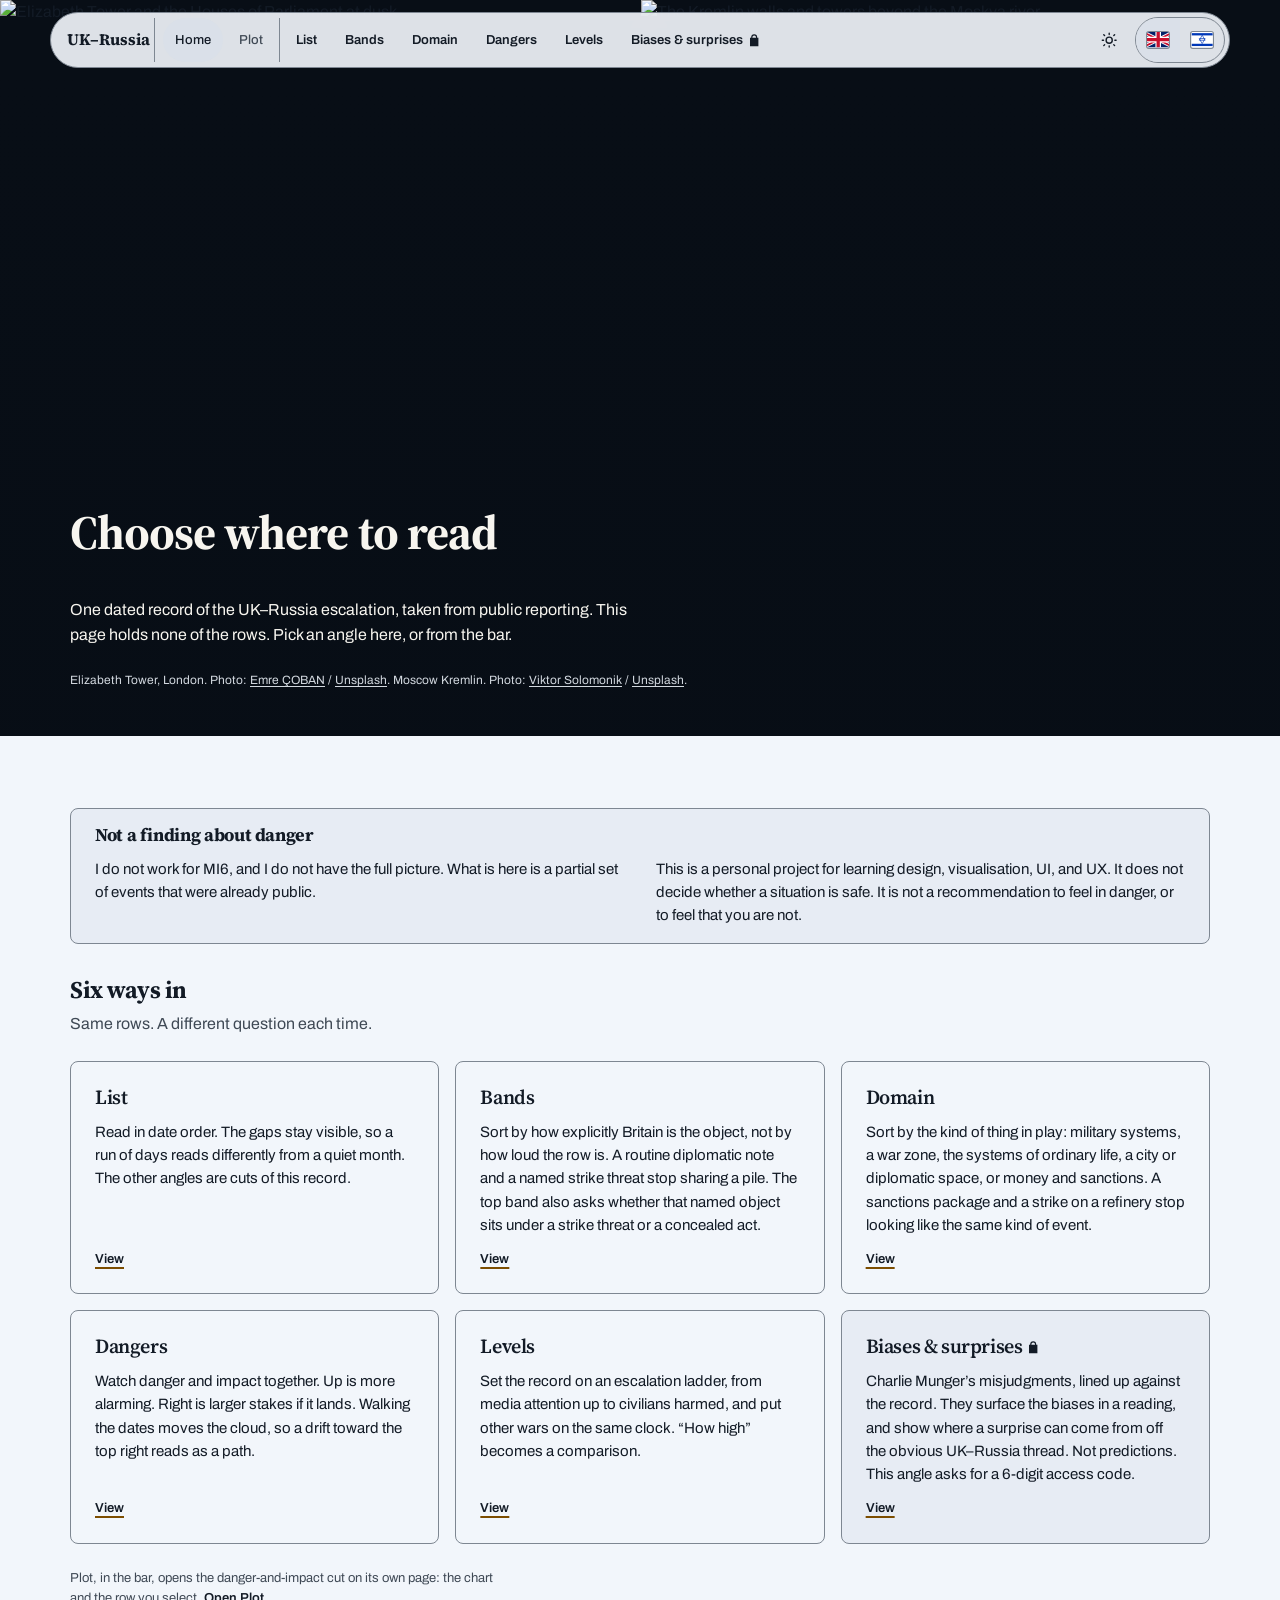
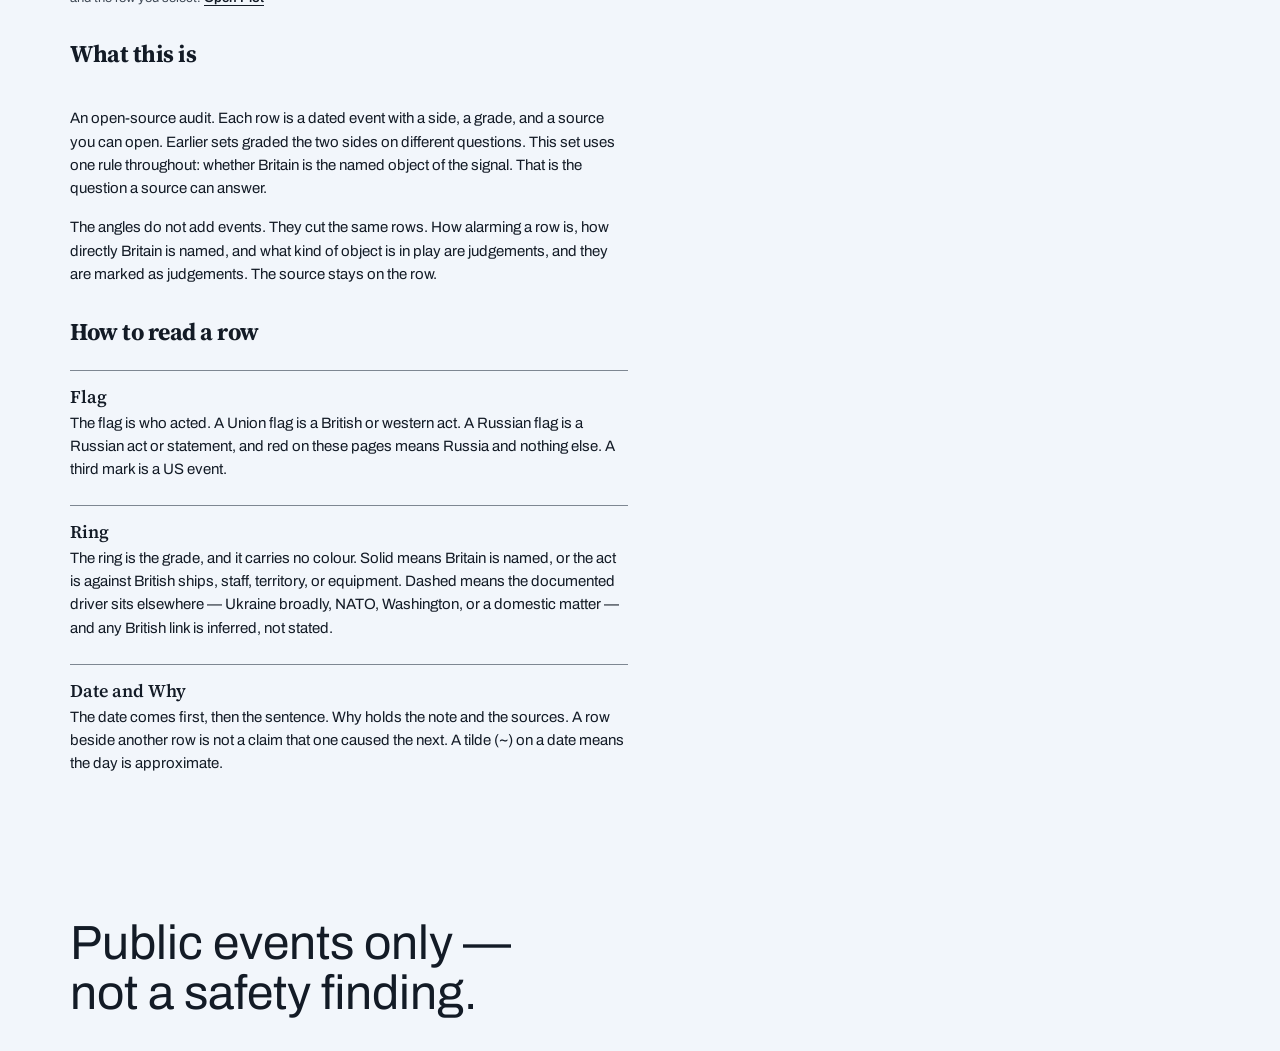
==== commit 94f72a20: "Stretch the homepage warning across the content width. The notice sits in two columns on a wide scre" ====
--- a/index.html
+++ b/index.html
@@ -7,8 +7,8 @@
 try { if (localStorage.getItem("uk-ru-theme") === "dark") document.documentElement.setAttribute("data-theme", "dark"); } catch (e) {}
 </script>
 <meta name="color-scheme" content="light">
-<title>UK–Russia escalation</title>
-<meta name="description" content="Forty-two dated public events between the UK and Russia, February–October 2026. Six views of one record.">
+<title>Choose an angle — UK–Russia escalation</title>
+<meta name="description" content="A personal project for learning design, visualisation, UI, and UX. Public events only, not a finding about whether a situation is safe.">
 <link rel="preconnect" href="https://fonts.googleapis.com">
 <link rel="preconnect" href="https://fonts.gstatic.com" crossorigin>
 <link href="https://fonts.googleapis.com/css2?family=Source+Serif+4:opsz,wght@8..60,400;8..60,600;8..60,700&family=Noto+Serif+Hebrew:wght@400;600;700&family=Archivo:wght@400;500;600;700&display=swap" rel="stylesheet">
@@ -50,7 +50,82 @@
 
 .home {
   display: grid;
-  gap: var(--space-3xl);
+  gap: var(--space-xl);
+}
+
+.prose p,
+.marks {
+  max-width: var(--measure);
+}
+
+.lede {
+  margin-block-start: var(--space-md);
+  font-size: var(--text-md);
+  line-height: var(--leading-body);
+}
+
+.notice {
+  display: grid;
+  gap: var(--space-sm);
+  width: 100%;
+  max-width: none;
+  margin: 0;
+  padding: var(--space-md) var(--space-lg);
+  border: var(--rule-hair) solid var(--color-rule);
+  border-radius: var(--radius-md);
+  background: var(--color-paper-2);
+}
+
+.home .notice h2 {
+  margin: 0;
+  font-size: var(--text-lg);
+}
+
+.notice p {
+  margin: 0;
+  font-size: var(--text-base);
+  line-height: var(--leading-body);
+}
+
+.prose {
+  display: grid;
+  gap: var(--space-md);
+  font-size: var(--text-base);
+  line-height: var(--leading-body);
+}
+
+.marks {
+  display: grid;
+  gap: var(--space-lg);
+  margin: 0;
+}
+
+.marks > div {
+  display: grid;
+  gap: var(--space-2xs);
+  padding-block-start: var(--space-md);
+  border-block-start: var(--rule-hair) solid var(--color-rule);
+}
+
+.marks dt {
+  font-family: var(--font-display);
+  font-size: var(--text-lg);
+  font-weight: 600;
+  font-style: normal;
+  line-height: var(--leading-tight);
+}
+
+.marks dd {
+  margin: 0;
+  font-size: var(--text-base);
+  line-height: var(--leading-body);
+}
+
+.angles__lead {
+  margin-block-end: var(--space-lg);
+  max-width: var(--measure);
+  font-size: var(--text-base);
+  line-height: var(--leading-body);
 }
 
 .choices {
@@ -101,9 +176,43 @@
   display: flex;
   align-items: center;
   gap: var(--space-2xs);
-  margin: 0;
   font-size: var(--text-xl);
   font-weight: 600;
+}
+
+.choice p {
+  font-size: var(--text-base);
+  line-height: var(--leading-body);
+}
+
+.choice__go {
+  margin-block-start: auto;
+  font-size: var(--text-sm);
+  font-weight: 600;
+  white-space: nowrap;
+  text-decoration: underline;
+  text-decoration-color: var(--color-accent);
+  text-decoration-thickness: 2px;
+  text-underline-offset: 0.3em;
+}
+
+.plot-note {
+  margin-block-start: var(--space-lg);
+  max-width: var(--measure);
+  font-size: var(--text-sm);
+  line-height: var(--leading-body);
+  color: var(--color-muted);
+}
+
+.plot-note a {
+  color: var(--color-ink);
+  font-weight: 600;
+  white-space: nowrap;
+}
+
+.plot-note a:focus-visible {
+  outline: 2px solid var(--color-focus);
+  outline-offset: 3px;
 }
 
 @media (max-width: 40rem) {
@@ -141,12 +250,28 @@
     color: var(--color-ink);
   }
 
-  .hero h1 {
+  .hero h1,
+  .hero .lede {
     color: var(--color-ink);
   }
+
+  .hero .credit,
+  .hero .credit a {
+    color: var(--color-muted);
+  }
 }
 
 @media (min-width: 48rem) {
+  .notice {
+    grid-template-columns: minmax(0, 1fr) minmax(0, 1fr);
+    column-gap: var(--space-xl);
+    align-items: start;
+  }
+
+  .notice h2 {
+    grid-column: 1 / -1;
+  }
+
   .choices {
     grid-template-columns: repeat(2, minmax(0, 1fr));
   }
@@ -179,21 +304,98 @@
 <script src="./site-nav.js"></script>
 <script>
 (function () {
-  const { esc, initLang, PHOTOS, url } = window.UKRU_UI;
+  const { esc, initLang, PHOTOS, url, creditInner } = window.UKRU_UI;
   const LOCK = `<svg class="lock" viewBox="0 0 24 24" fill="currentColor" aria-hidden="true"><path d="M17 8V7a5 5 0 0 0-10 0v1H5v14h14V8h-2zm-8 0V7a3 3 0 0 1 6 0v1H9z"/></svg>`;
 
   const COPY = {
-    en: { title: "UK–Russia escalation", locked: "Locked" },
-    he: { title: "הסלמה בין בריטניה לרוסיה", locked: "נעול" },
+    en: {
+      title: "Choose where to read",
+      lede: "One dated record of the UK–Russia escalation, taken from public reporting. This page holds none of the rows. Pick an angle here, or from the bar.",
+      london: "Elizabeth Tower, London.",
+      moscow: "Moscow Kremlin.",
+      warnH: "Not a finding about danger",
+      warn: [
+        "I do not work for MI6, and I do not have the full picture. What is here is a partial set of events that were already public.",
+        "This is a personal project for learning design, visualisation, UI, and UX. It does not decide whether a situation is safe. It is not a recommendation to feel in danger, or to feel that you are not.",
+      ],
+      whatH: "What this is",
+      what: [
+        "An open-source audit. Each row is a dated event with a side, a grade, and a source you can open. Earlier sets graded the two sides on different questions. This set uses one rule throughout: whether Britain is the named object of the signal. That is the question a source can answer.",
+        "The angles do not add events. They cut the same rows. How alarming a row is, how directly Britain is named, and what kind of object is in play are judgements, and they are marked as judgements. The source stays on the row.",
+      ],
+      readH: "How to read a row",
+      marks: [
+        ["Flag", "The flag is who acted. A Union flag is a British or western act. A Russian flag is a Russian act or statement, and red on these pages means Russia and nothing else. A third mark is a US event."],
+        ["Ring", "The ring is the grade, and it carries no colour. Solid means Britain is named, or the act is against British ships, staff, territory, or equipment. Dashed means the documented driver sits elsewhere — Ukraine broadly, NATO, Washington, or a domestic matter — and any British link is inferred, not stated."],
+        ["Date and Why", "The date comes first, then the sentence. Why holds the note and the sources. A row beside another row is not a claim that one caused the next. A tilde (~) on a date means the day is approximate."],
+      ],
+      anglesH: "Six ways in",
+      anglesLead: "Same rows. A different question each time.",
+      open: "View",
+      locked: "Locked",
+      plot: `Plot, in the bar, opens the danger-and-impact cut on its own page: the chart and the row you select. <a href="./uk-russia-plot.html">Open Plot</a>`,
+    },
+    he: {
+      title: "בחרו מאיפה לקרוא",
+      lede: "תיעוד מתוארך אחד של ההסלמה בין בריטניה לרוסיה, מתוך דיווח פומבי. בדף הזה אין שורות. בחרו זווית כאן, או מהסרגל.",
+      london: "מגדל אליזבת, לונדון.",
+      moscow: "הקרמלין, מוסקבה.",
+      warnH: "לא ממצא על סכנה",
+      warn: [
+        "אני לא עובד ב־MI6, ואין לי את התמונה המלאה. מה שמופיע כאן הוא חלק מהאירועים שכבר פורסמו בפומבי.",
+        "זה פרויקט אישי ללמידה של עיצוב, ויזואליזציה, UI ו־UX. הוא אינו קובע אם מצב בטוח או לא. הוא אינו המלצה להרגיש סכנה, או להרגיש שאין סכנה.",
+      ],
+      whatH: "מה זה",
+      what: [
+        "ביקורת בקוד פתוח. כל שורה היא אירוע מתוארך עם צד, דירוג, ומקור שאפשר לפתוח. מערכים קודמים דירגו את שני הצדדים לפי שאלות שונות. המערך הזה מחיל כלל אחד לכל אורכו: האם בריטניה היא המושא הנקוב של האיתות. זו השאלה שמקור יכול לענות עליה.",
+        "הזוויות אינן מוסיפות אירועים. הן חותכות את אותן שורות. עד כמה שורה מדאיגה, עד כמה בריטניה נקובה במפורש, ואיזה סוג מושא עומד על הפרק — אלה שיפוטים, והם מסומנים כשיפוטים. המקור נשאר על השורה.",
+      ],
+      readH: "איך קוראים שורה",
+      marks: [
+        ["הדגל", "הדגל הוא מי פעל. דגל בריטניה הוא מהלך בריטי או מערבי. דגל רוסיה הוא מהלך או הצהרה רוסיים, ואדום בדפים האלה פירושו רוסיה ולא דבר אחר. סימן שלישי הוא אירוע אמריקאי."],
+        ["הטבעת", "הטבעת היא הדירוג, ואין לה צבע. טבעת מלאה: בריטניה נקובה, או שהמעשה מופנה לכלי שיט, לסגל, לשטח או לציוד בריטיים. טבעת מקווקוות: הגורם המתועד יושב במקום אחר — אוקראינה בכללותה, נאט״ו, וושינגטון, או עניין פנימי — וכל קשר בריטי הוא הסקה ולא אמירה."],
+        ["התאריך והפירוט", "קודם התאריך, אחר כך המשפט. ״פירוט״ מחזיק את ההערה ואת המקורות. שורה ליד שורה אינה טענה שאחת גרמה לבאה אחריה. טילדה (~) על תאריך פירושה שהיום משוער."],
+      ],
+      anglesH: "שש כניסות",
+      anglesLead: "אותן שורות. שאלה אחרת בכל פעם.",
+      open: "לצפייה",
+      locked: "נעול",
+      plot: `תרשים, בסרגל, פותח את חיתוך הסכנה וההשפעה בדף משלו: התרשים והשורה שבוחרים. <a href="./uk-russia-plot.html">לתרשים</a>`,
+    },
   };
 
   const ANGLES = [
-    { view: "outline", en: "List", he: "רשימה" },
-    { view: "kanban", en: "Bands", he: "רמות" },
-    { view: "domain", en: "Domain", he: "תחום" },
-    { view: "danger", en: "Dangers", he: "סכנות" },
-    { view: "ladder", en: "Levels", he: "רמות מעלה/מטה" },
-    { view: "munger", locked: true, en: "Biases & surprises", he: "הטיות והפתעות" },
+    {
+      view: "outline",
+      en: ["List", "Read in date order. The gaps stay visible, so a run of days reads differently from a quiet month. The other angles are cuts of this record."],
+      he: ["רשימה", "לקרוא לפי תאריך. המרווחים נשארים גלויים, ולכן רצף של ימים נקרא אחרת מחודש שקט. שאר הזוויות הן חיתוכים של התיעוד הזה."],
+    },
+    {
+      view: "kanban",
+      en: ["Bands", "Sort by how explicitly Britain is the object, not by how loud the row is. A routine diplomatic note and a named strike threat stop sharing a pile. The top band also asks whether that named object sits under a strike threat or a concealed act."],
+      he: ["רמות", "למיין לפי מידת המפורשות שבה בריטניה היא המושא, לא לפי עוצמת הרעש. פתק דיפלומטי שגרתי ואיום תקיפה נקוב מפסיקים לחלוק ערימה. הרמה העליונה שואלת גם אם המושא הנקוב יושב תחת איום תקיפה או מעשה מוסתר."],
+    },
+    {
+      view: "domain",
+      en: ["Domain", "Sort by the kind of thing in play: military systems, a war zone, the systems of ordinary life, a city or diplomatic space, or money and sanctions. A sanctions package and a strike on a refinery stop looking like the same kind of event."],
+      he: ["תחום", "למיין לפי סוג הדבר שעומד על הפרק: מערכות צבאיות, זירת מלחמה, מערכות החיים הרגילים, עיר או מרחב דיפלומטי, או כסף וסנקציות. חבילת סנקציות ותקיפת בית זיקוק מפסיקות להיראות כאותו סוג אירוע."],
+    },
+    {
+      view: "danger",
+      en: ["Dangers", "Watch danger and impact together. Up is more alarming. Right is larger stakes if it lands. Walking the dates moves the cloud, so a drift toward the top right reads as a path."],
+      he: ["סכנות", "לראות סכנה והשפעה יחד. למעלה — מדאיג יותר. ימינה — מחיר גדול יותר אם זה מתממש. הליכה בתאריכים מזיזה את הענן, וכך נדידה אל הפינה העליונה והימנית נקראת כמסלול."],
+    },
+    {
+      view: "ladder",
+      en: ["Levels", "Set the record on an escalation ladder, from media attention up to civilians harmed, and put other wars on the same clock. “How high” becomes a comparison."],
+      he: ["רמות מעלה/מטה", "להניח את התיעוד על סולם הסלמה, מתשומת לב תקשורתית ועד פגיעה באזרחים, ולהעמיד מלחמות אחרות על אותו שעון. ״כמה גבוה״ הופך להשוואה."],
+    },
+    {
+      view: "munger",
+      locked: true,
+      en: ["Biases & surprises", "Charlie Munger’s misjudgments, lined up against the record. They surface the biases in a reading, and show where a surprise can come from off the obvious UK–Russia thread. Not predictions. This angle asks for a 6-digit access code."],
+      he: ["הטיות והפתעות", "השיפוטים השגויים של צ׳ארלי מאנגר, מיושרים מול התיעוד. הם חושפים את ההטיות בקריאה, ומראים מאין הפתעה יכולה לבוא מחוץ לציר הבריטניה–רוסיה הברור. לא תחזיות. הזווית הזו מבקשת קוד גישה בן 6 ספרות."],
+    },
   ];
 
   let lang = "en";
@@ -203,15 +405,24 @@
     const home = document.getElementById("home");
     home.lang = lang;
     home.dir = lang === "he" ? "rtl" : "ltr";
-    document.title = c.title;
+    document.title = lang === "he" ? "בחרו זווית — הסלמה בריטניה–רוסיה" : "Choose an angle — UK–Russia escalation";
+
+    const marks = c.marks.map(([name, body]) =>
+      `<div><dt>${esc(name)}</dt><dd>${esc(body)}</dd></div>`
+    ).join("");
 
     const tiles = ANGLES.map((a) => {
-      const name = a[lang];
+      const [name, why] = a[lang];
       const lock = a.locked ? LOCK : "";
       const locked = a.locked ? ` choice--locked" title="${esc(c.locked)}"` : `"`;
-      return `<a class="choice${locked} href="./uk-russia-merged-timeline.html#view=${a.view}"><h3>${esc(name)}${lock}</h3></a>`;
+      return `<a class="choice${locked} href="./uk-russia-merged-timeline.html#view=${a.view}">
+        <h3>${esc(name)}${lock}</h3>
+        <p>${esc(why)}</p>
+        <span class="choice__go">${esc(c.open)}</span>
+      </a>`;
     }).join("");
 
+    const warn = c.warn.map((p) => `<p>${esc(p)}</p>`).join("");
     const heroAlt = {
       en: { bigben: PHOTOS.bigben.alt, kremlin: PHOTOS.kremlin.alt },
       he: {
@@ -231,8 +442,29 @@
       </div>
       <div class="wrap hero__inner" lang="${lang}" dir="${lang === "he" ? "rtl" : "ltr"}">
         <h1 id="h1">${esc(c.title)}</h1>
+        <p class="lede">${esc(c.lede)}</p>
+        <p class="credit">${esc(c.london)} ${creditInner("bigben", lang)}. ${esc(c.moscow)} ${creditInner("kremlin", lang)}.</p>
       </div>`;
-    home.innerHTML = `<section aria-label="${lang === "he" ? "זוויות" : "Views"}"><div class="choices">${tiles}</div></section>`;
+    home.innerHTML = `<aside class="notice" role="note" aria-labelledby="warn-h">
+        <h2 id="warn-h">${esc(c.warnH)}</h2>
+        ${warn}
+      </aside>
+      <section aria-labelledby="angles-h">
+        <div class="section__head">
+          <h2 id="angles-h">${esc(c.anglesH)}</h2>
+          <p>${esc(c.anglesLead)}</p>
+        </div>
+        <div class="choices">${tiles}</div>
+        <p class="plot-note">${c.plot}</p>
+      </section>
+      <section class="prose" aria-labelledby="what-h">
+        <div class="section__head"><h2 id="what-h">${esc(c.whatH)}</h2></div>
+        ${c.what.map((p) => `<p>${esc(p)}</p>`).join("")}
+      </section>
+      <section aria-labelledby="read-h">
+        <div class="section__head"><h2 id="read-h">${esc(c.readH)}</h2></div>
+        <dl class="marks">${marks}</dl>
+      </section>`;
   }
 
   initLang((l) => {
--- a/uk-russia-tokens.css
+++ b/uk-russia-tokens.css
@@ -69,6 +69,28 @@
   --z-dropdown: 100;
   --z-sticky: 200;
   --z-modal: 400;
+}
+
+/* Calm typography (redesign-options A/B). Enable with html[data-typography="calm"]. */
+html[data-typography="calm"] {
+  --type-section: var(--text-2xl);
+  --type-card-title: var(--text-lg);
+  --type-card-body: var(--text-sm);
+  --type-page-body: var(--text-md);
+  --type-button: var(--text-sm);
+
+  --weight-body: 400;
+  --weight-title: 500;
+  --weight-ui: 500;
+
+  --track-display: -0.035em;
+  --track-section: -0.025em;
+  --track-card: -0.015em;
+  --track-ui: 0;
+  --track-body: 0;
+
+  --leading-display: 1.08;
+  --section-pad-block: var(--space-4xl);
 }
 
 /* Index · neutral chooser page */
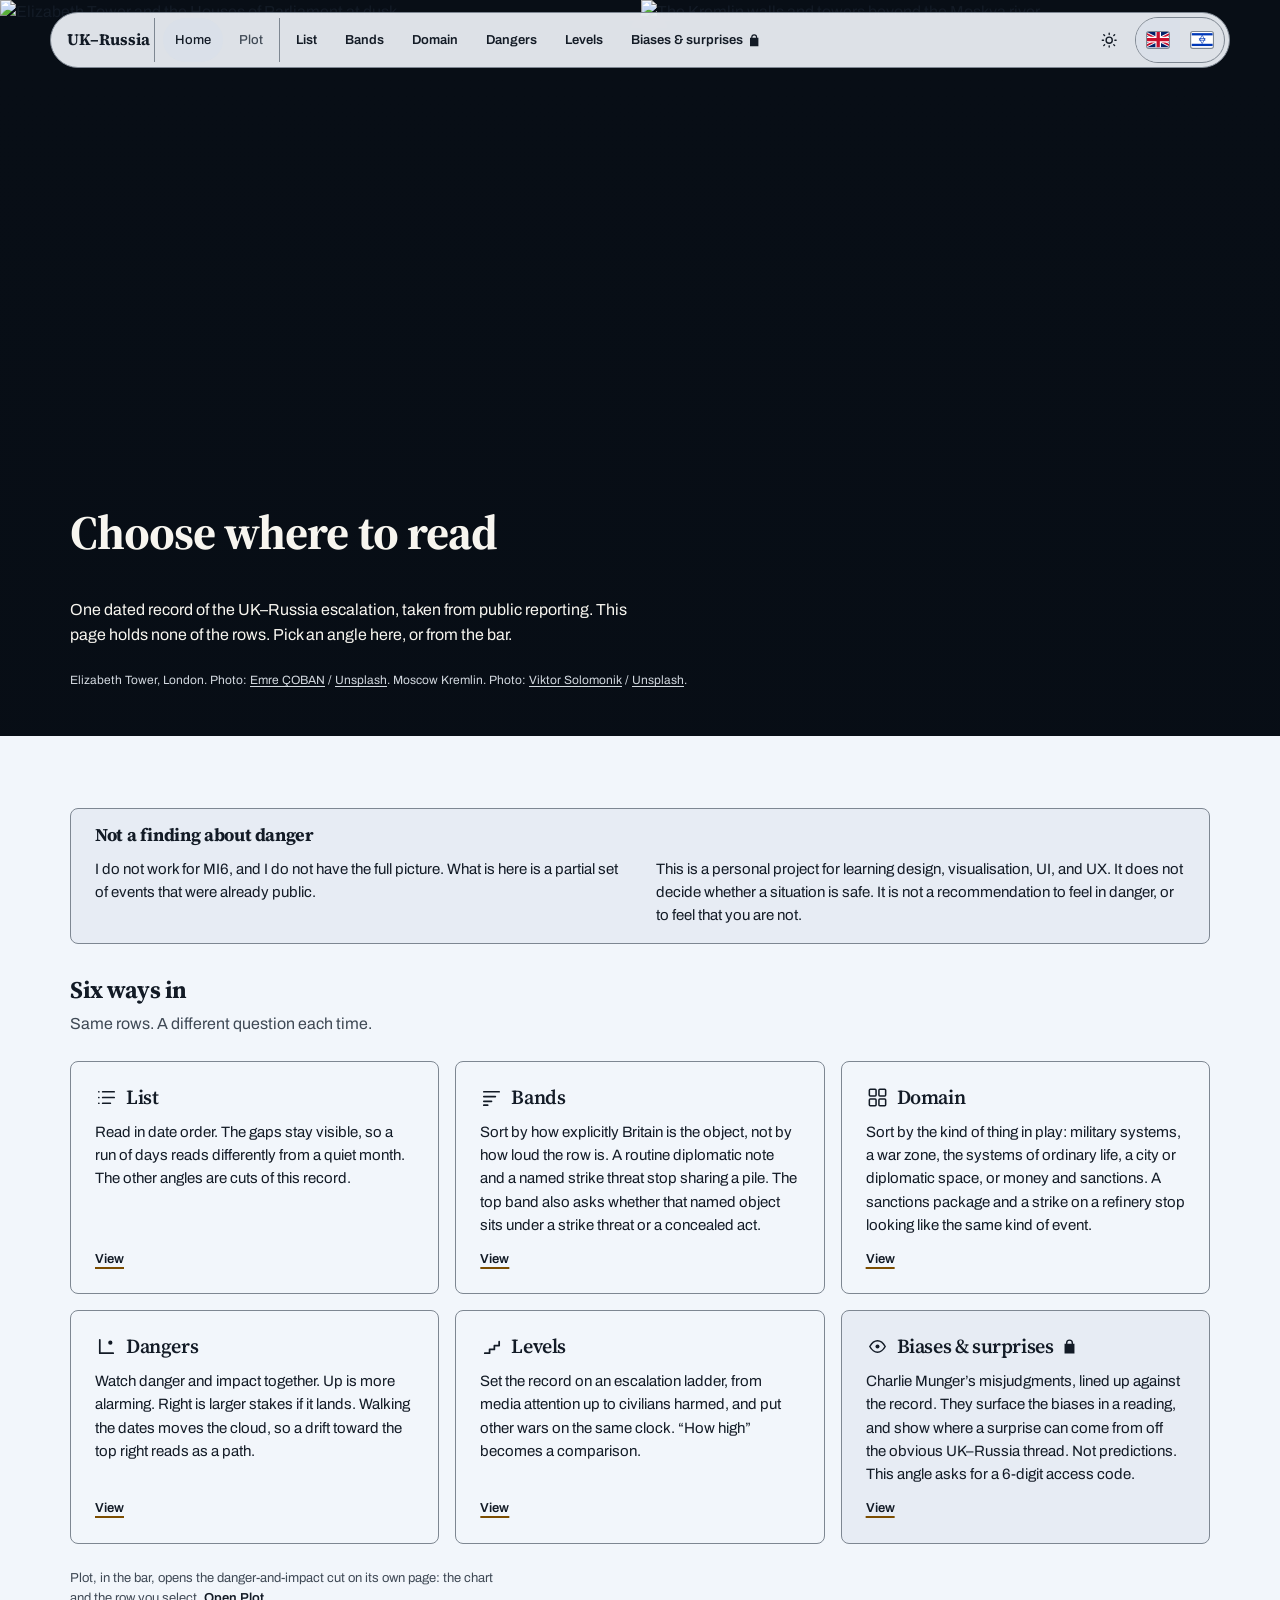
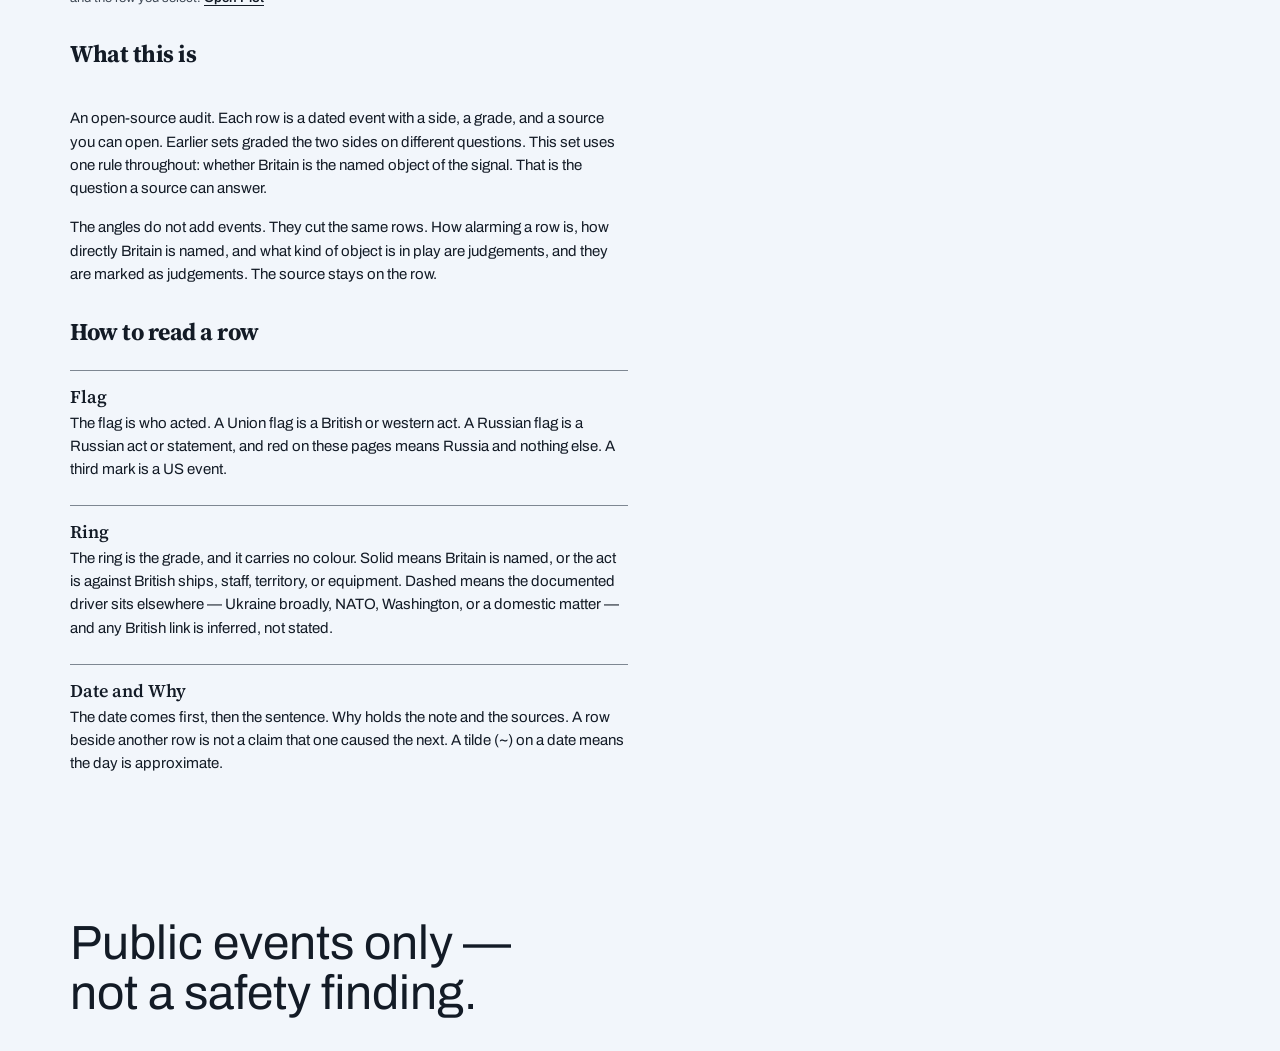
==== commit 24c111ae: "Add an icon beside each homepage angle headline. List, Bands, Domain, Dangers, Levels, and Biases ea" ====
--- a/index.html
+++ b/index.html
@@ -175,9 +175,21 @@
 .choice h3 {
   display: flex;
   align-items: center;
-  gap: var(--space-2xs);
+  gap: var(--space-xs);
   font-size: var(--text-xl);
   font-weight: 600;
+}
+
+.choice__icon,
+.choice h3 .lock {
+  flex: none;
+  width: 1.15em;
+  height: 1.15em;
+}
+
+.choice h3 .lock {
+  width: 0.85em;
+  height: 0.85em;
 }
 
 .choice p {
@@ -306,6 +318,14 @@
 (function () {
   const { esc, initLang, PHOTOS, url, creditInner } = window.UKRU_UI;
   const LOCK = `<svg class="lock" viewBox="0 0 24 24" fill="currentColor" aria-hidden="true"><path d="M17 8V7a5 5 0 0 0-10 0v1H5v14h14V8h-2zm-8 0V7a3 3 0 0 1 6 0v1H9z"/></svg>`;
+  const ICONS = {
+    outline: `<svg class="choice__icon" viewBox="0 0 24 24" aria-hidden="true"><path d="M8 6h12M8 12h12M8 18h8M4 6h.01M4 12h.01M4 18h.01" fill="none" stroke="currentColor" stroke-width="1.8" stroke-linecap="round"/></svg>`,
+    kanban: `<svg class="choice__icon" viewBox="0 0 24 24" aria-hidden="true"><path d="M4 6h16M4 11h12M4 16h8M4 20h4" fill="none" stroke="currentColor" stroke-width="1.8" stroke-linecap="round"/></svg>`,
+    domain: `<svg class="choice__icon" viewBox="0 0 24 24" aria-hidden="true"><rect x="3.5" y="3.5" width="7" height="7" rx="1" fill="none" stroke="currentColor" stroke-width="1.6"/><rect x="13.5" y="3.5" width="7" height="7" rx="1" fill="none" stroke="currentColor" stroke-width="1.6"/><rect x="3.5" y="13.5" width="7" height="7" rx="1" fill="none" stroke="currentColor" stroke-width="1.6"/><rect x="13.5" y="13.5" width="7" height="7" rx="1" fill="none" stroke="currentColor" stroke-width="1.6"/></svg>`,
+    danger: `<svg class="choice__icon" viewBox="0 0 24 24" aria-hidden="true"><path d="M5 19V5M5 19h14" fill="none" stroke="currentColor" stroke-width="1.8" stroke-linecap="round"/><circle cx="16" cy="8" r="2.2" fill="currentColor"/></svg>`,
+    ladder: `<svg class="choice__icon" viewBox="0 0 24 24" aria-hidden="true"><path d="M5 19h5v-4h5v-4h5V7" fill="none" stroke="currentColor" stroke-width="1.8" stroke-linejoin="round" stroke-linecap="round"/></svg>`,
+    munger: `<svg class="choice__icon" viewBox="0 0 24 24" aria-hidden="true"><path d="M4 12c2.2-4 5-6 8-6s5.8 2 8 6c-2.2 4-5 6-8 6s-5.8-2-8-6z" fill="none" stroke="currentColor" stroke-width="1.6"/><circle cx="12" cy="12" r="2.1" fill="currentColor"/></svg>`,
+  };
 
   const COPY = {
     en: {
@@ -416,7 +436,7 @@
       const lock = a.locked ? LOCK : "";
       const locked = a.locked ? ` choice--locked" title="${esc(c.locked)}"` : `"`;
       return `<a class="choice${locked} href="./uk-russia-merged-timeline.html#view=${a.view}">
-        <h3>${esc(name)}${lock}</h3>
+        <h3>${ICONS[a.view]}${esc(name)}${lock}</h3>
         <p>${esc(why)}</p>
         <span class="choice__go">${esc(c.open)}</span>
       </a>`;
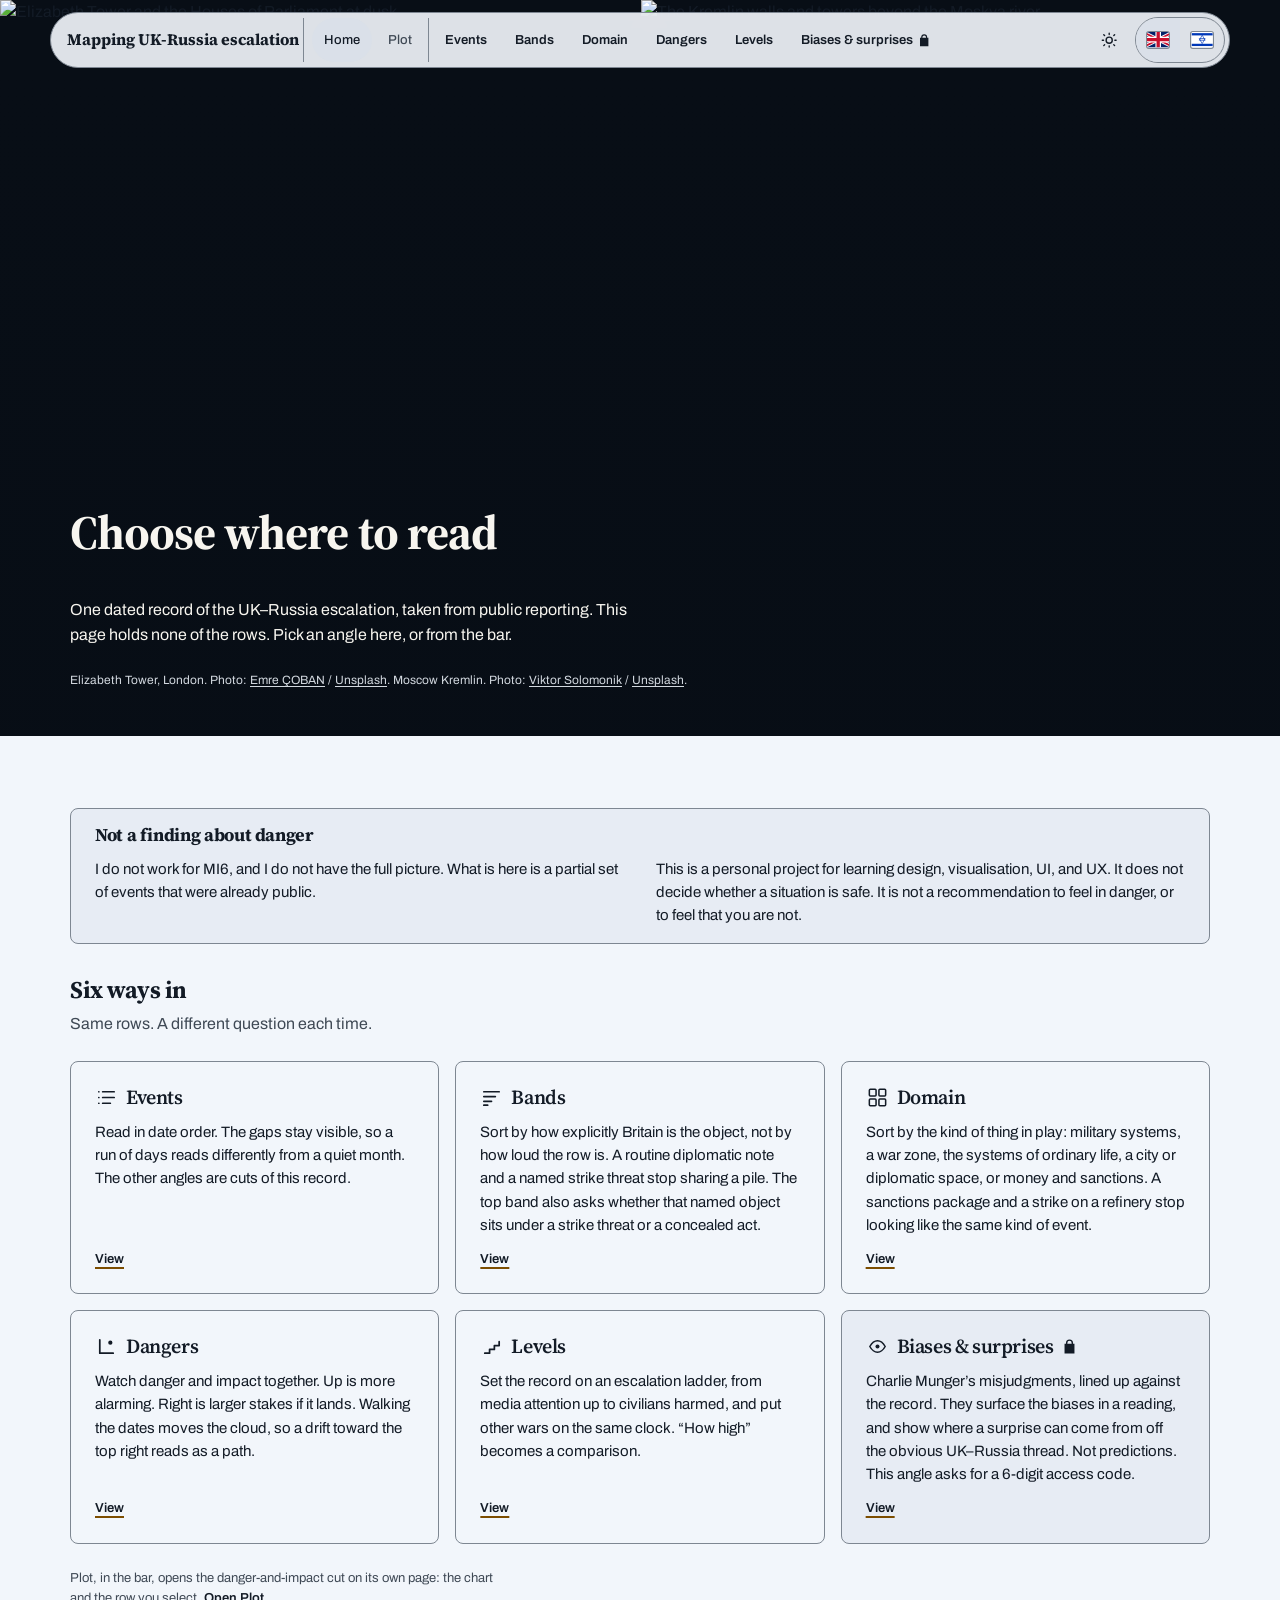
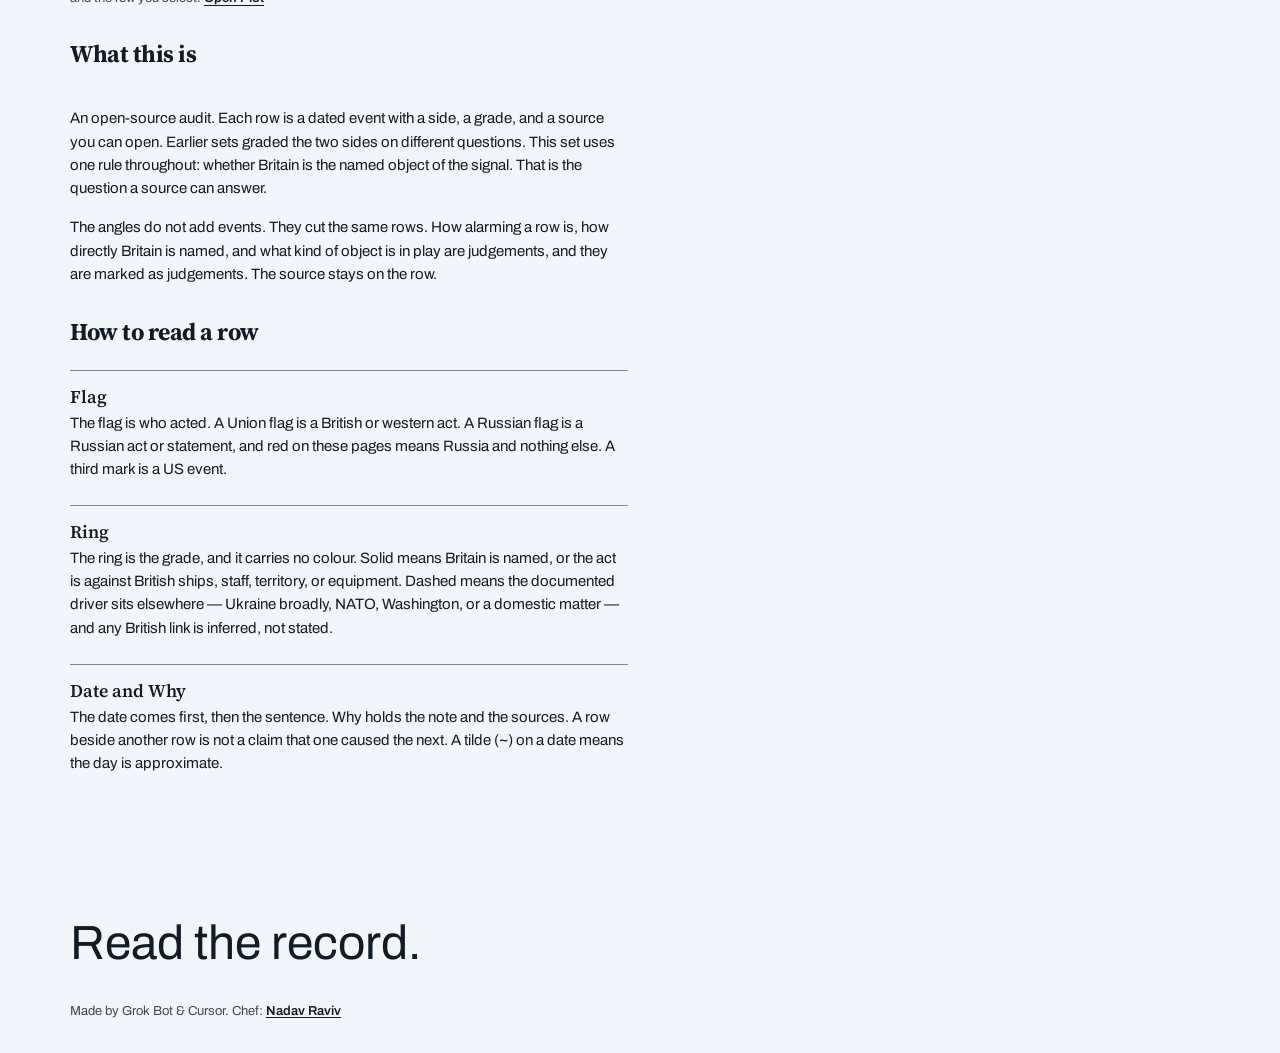
==== commit 72dc5ecd: "Rename List to Events and use a diary cover. The dated view is labelled Events, and its hero is a ph" ====
--- a/index.html
+++ b/index.html
@@ -387,8 +387,8 @@
   const ANGLES = [
     {
       view: "outline",
-      en: ["List", "Read in date order. The gaps stay visible, so a run of days reads differently from a quiet month. The other angles are cuts of this record."],
-      he: ["רשימה", "לקרוא לפי תאריך. המרווחים נשארים גלויים, ולכן רצף של ימים נקרא אחרת מחודש שקט. שאר הזוויות הן חיתוכים של התיעוד הזה."],
+      en: ["Events", "Read in date order. The gaps stay visible, so a run of days reads differently from a quiet month. The other angles are cuts of this record."],
+      he: ["אירועים", "לקרוא לפי תאריך. המרווחים נשארים גלויים, ולכן רצף של ימים נקרא אחרת מחודש שקט. שאר הזוויות הן חיתוכים של התיעוד הזה."],
     },
     {
       view: "kanban",
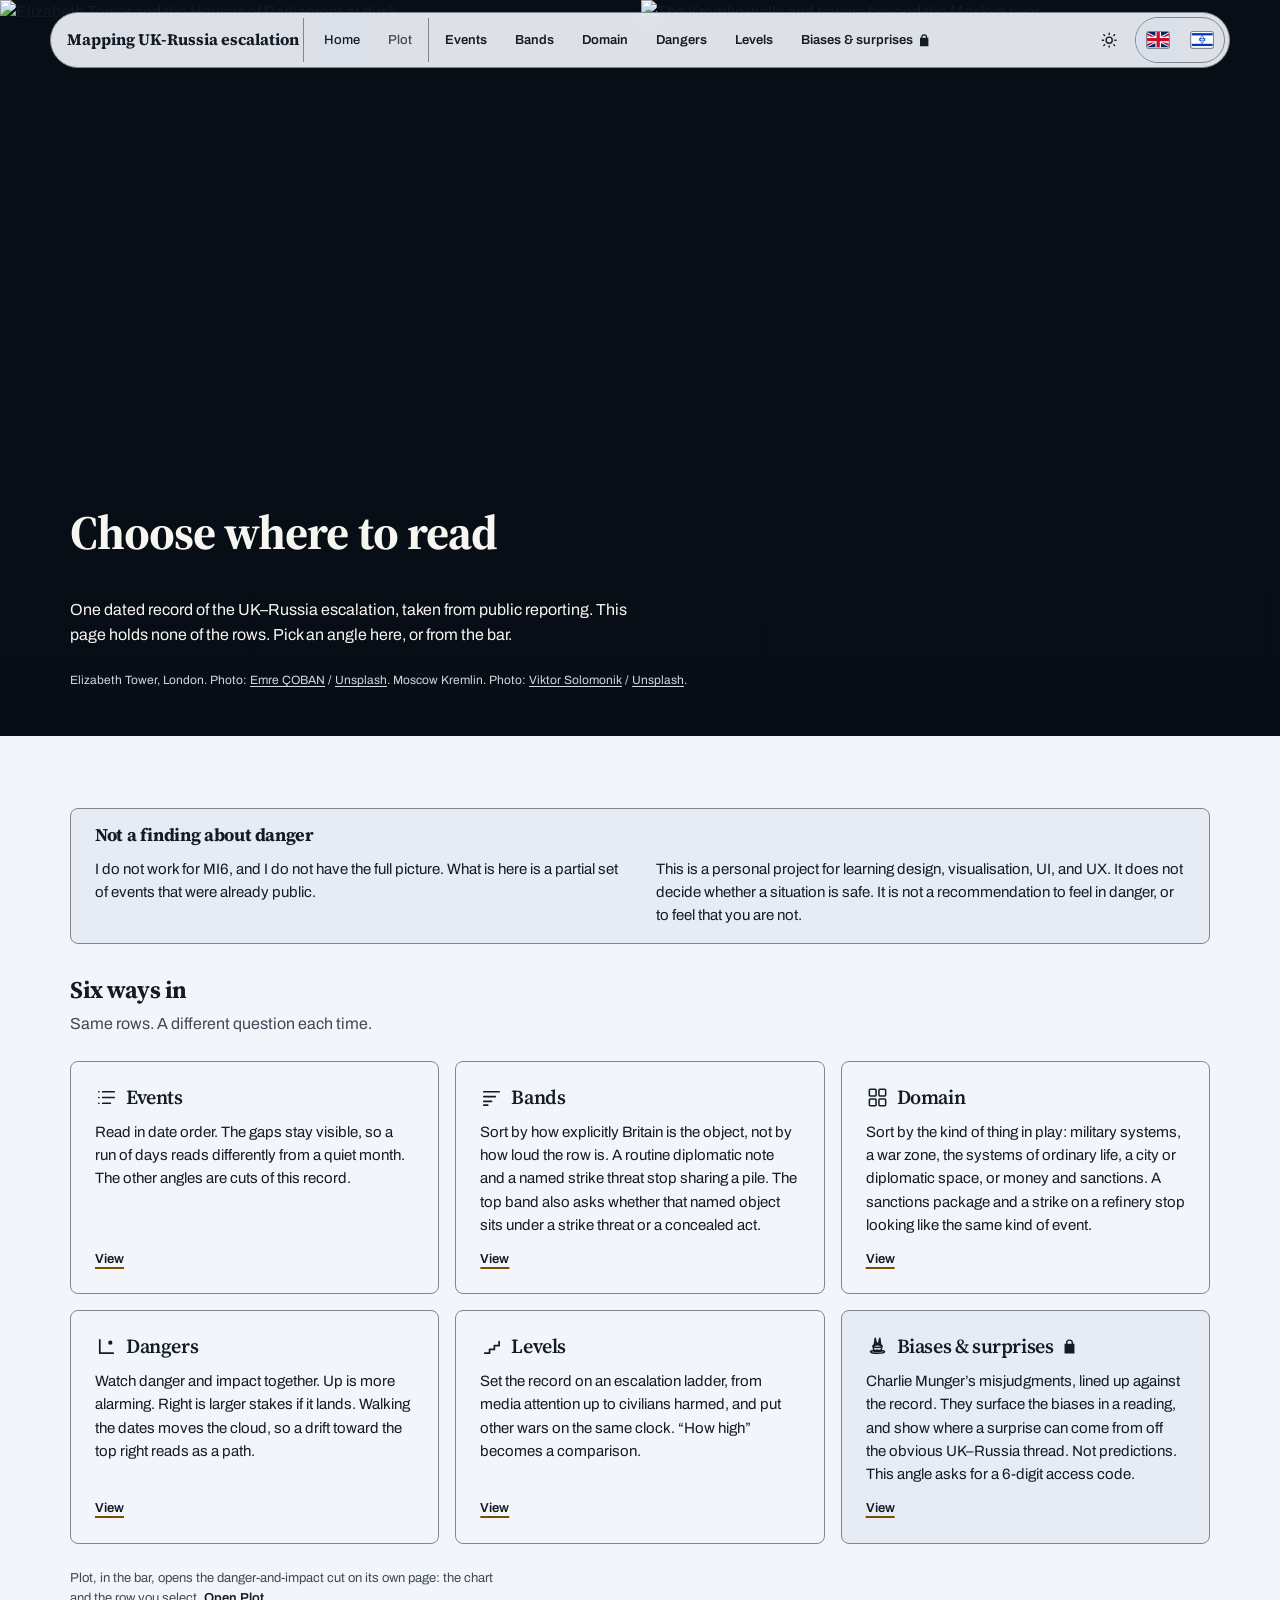
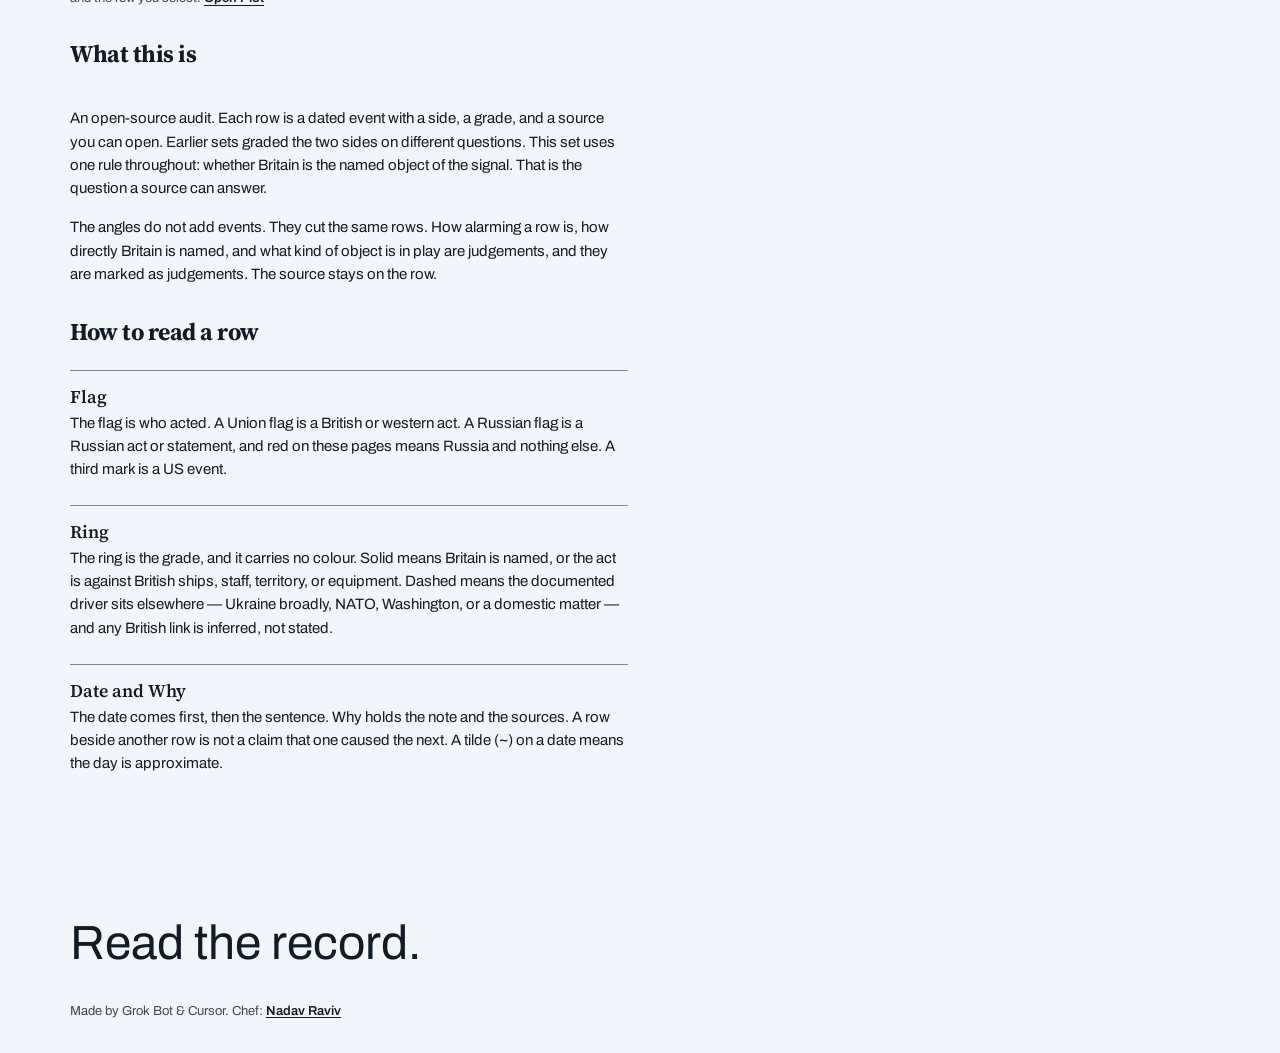
==== commit 0b353f9c: "Swap the Biases icon for a rabbit in a hat. The homepage card shows a rabbit coming out of a magicia" ====
--- a/index.html
+++ b/index.html
@@ -324,7 +324,7 @@
     domain: `<svg class="choice__icon" viewBox="0 0 24 24" aria-hidden="true"><rect x="3.5" y="3.5" width="7" height="7" rx="1" fill="none" stroke="currentColor" stroke-width="1.6"/><rect x="13.5" y="3.5" width="7" height="7" rx="1" fill="none" stroke="currentColor" stroke-width="1.6"/><rect x="3.5" y="13.5" width="7" height="7" rx="1" fill="none" stroke="currentColor" stroke-width="1.6"/><rect x="13.5" y="13.5" width="7" height="7" rx="1" fill="none" stroke="currentColor" stroke-width="1.6"/></svg>`,
     danger: `<svg class="choice__icon" viewBox="0 0 24 24" aria-hidden="true"><path d="M5 19V5M5 19h14" fill="none" stroke="currentColor" stroke-width="1.8" stroke-linecap="round"/><circle cx="16" cy="8" r="2.2" fill="currentColor"/></svg>`,
     ladder: `<svg class="choice__icon" viewBox="0 0 24 24" aria-hidden="true"><path d="M5 19h5v-4h5v-4h5V7" fill="none" stroke="currentColor" stroke-width="1.8" stroke-linejoin="round" stroke-linecap="round"/></svg>`,
-    munger: `<svg class="choice__icon" viewBox="0 0 24 24" aria-hidden="true"><path d="M4 12c2.2-4 5-6 8-6s5.8 2 8 6c-2.2 4-5 6-8 6s-5.8-2-8-6z" fill="none" stroke="currentColor" stroke-width="1.6"/><circle cx="12" cy="12" r="2.1" fill="currentColor"/></svg>`,
+    munger: `<svg class="choice__icon" viewBox="0 0 24 24" aria-hidden="true"><path d="M8.7 10.2 9.6 3.4 11.2 10M12.8 10 14.4 3.4 15.3 10.2" fill="none" stroke="currentColor" stroke-width="1.6" stroke-linecap="round" stroke-linejoin="round"/><path d="M9 11.2c.6-1.7 1.7-2.6 3-2.6s2.4.9 3 2.6" fill="none" stroke="currentColor" stroke-width="1.6" stroke-linecap="round"/><ellipse cx="12" cy="11.6" rx="4.8" ry="1.35" fill="none" stroke="currentColor" stroke-width="1.6"/><path d="M7.5 12.2 8.4 17.2h7.2l.9-5" fill="none" stroke="currentColor" stroke-width="1.6" stroke-linejoin="round" stroke-linecap="round"/><ellipse cx="12" cy="17.6" rx="7.4" ry="1.55" fill="none" stroke="currentColor" stroke-width="1.6"/></svg>`,
   };
 
   const COPY = {
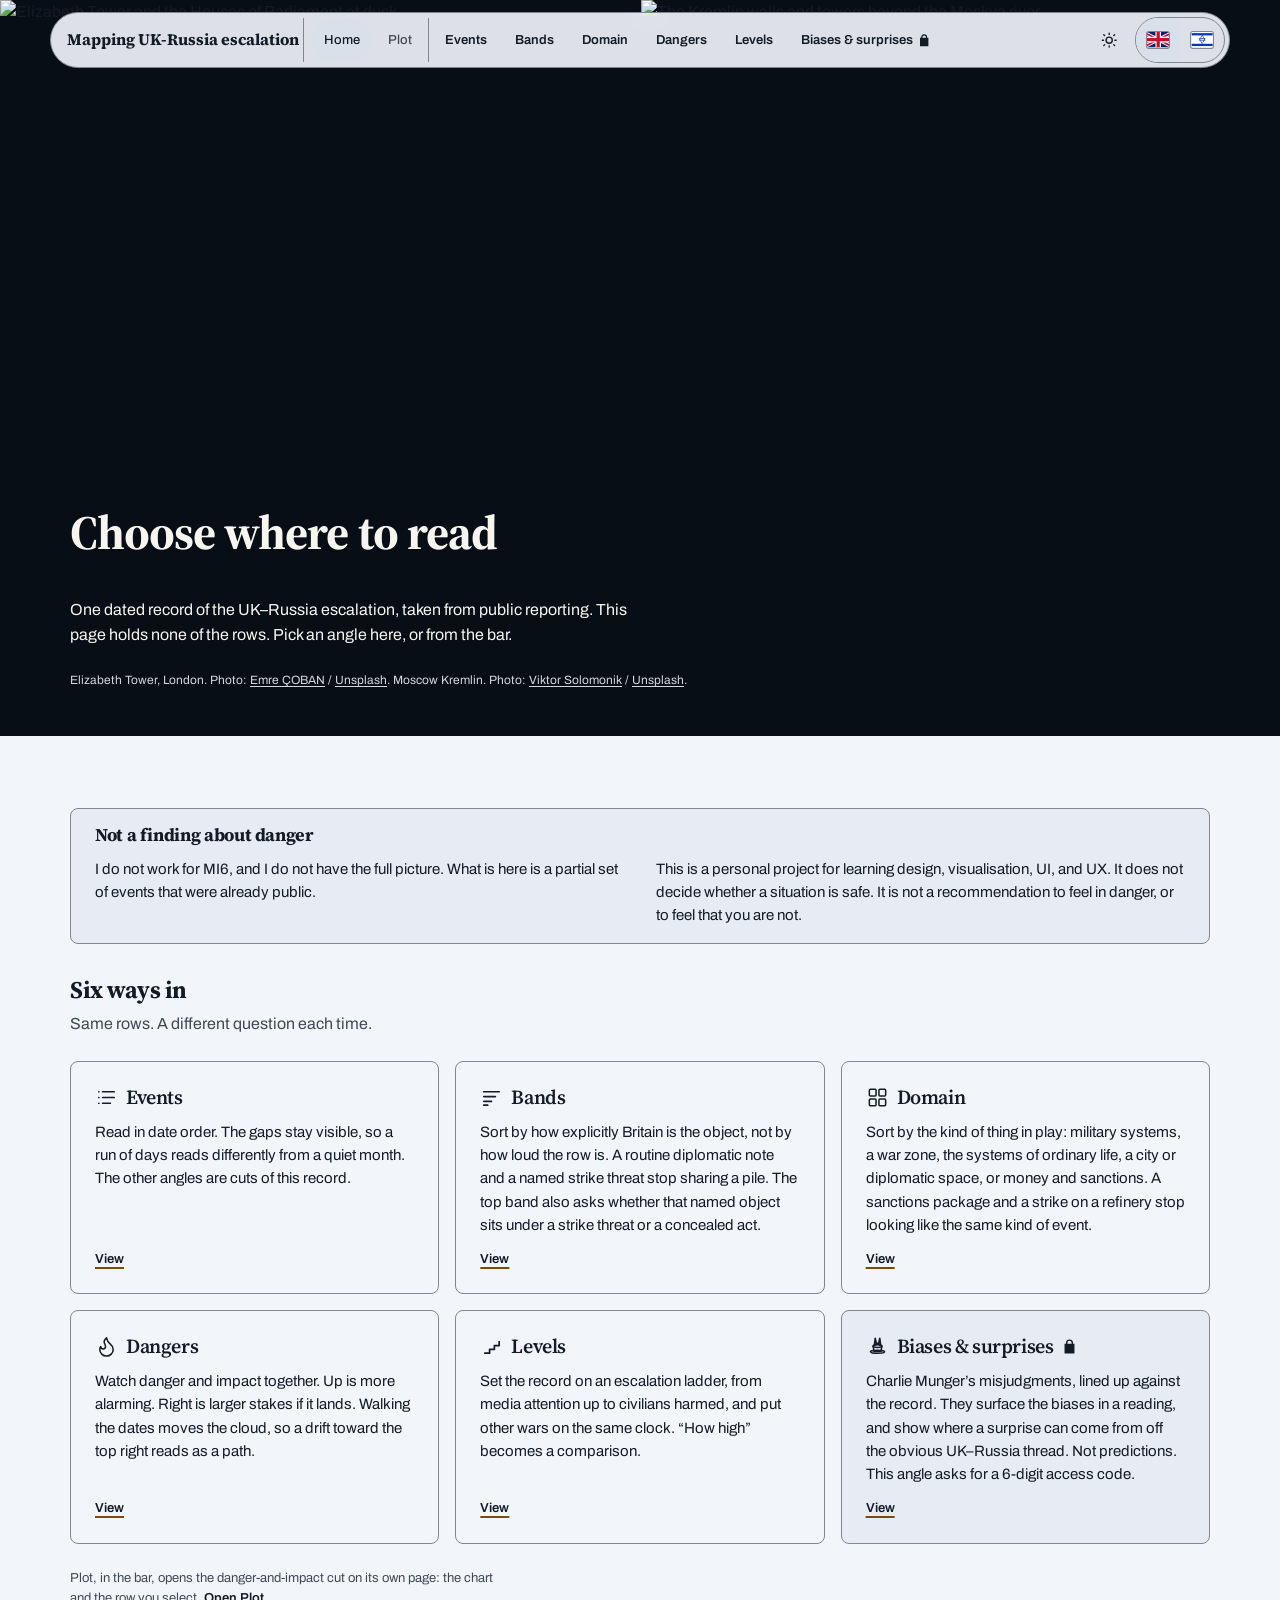
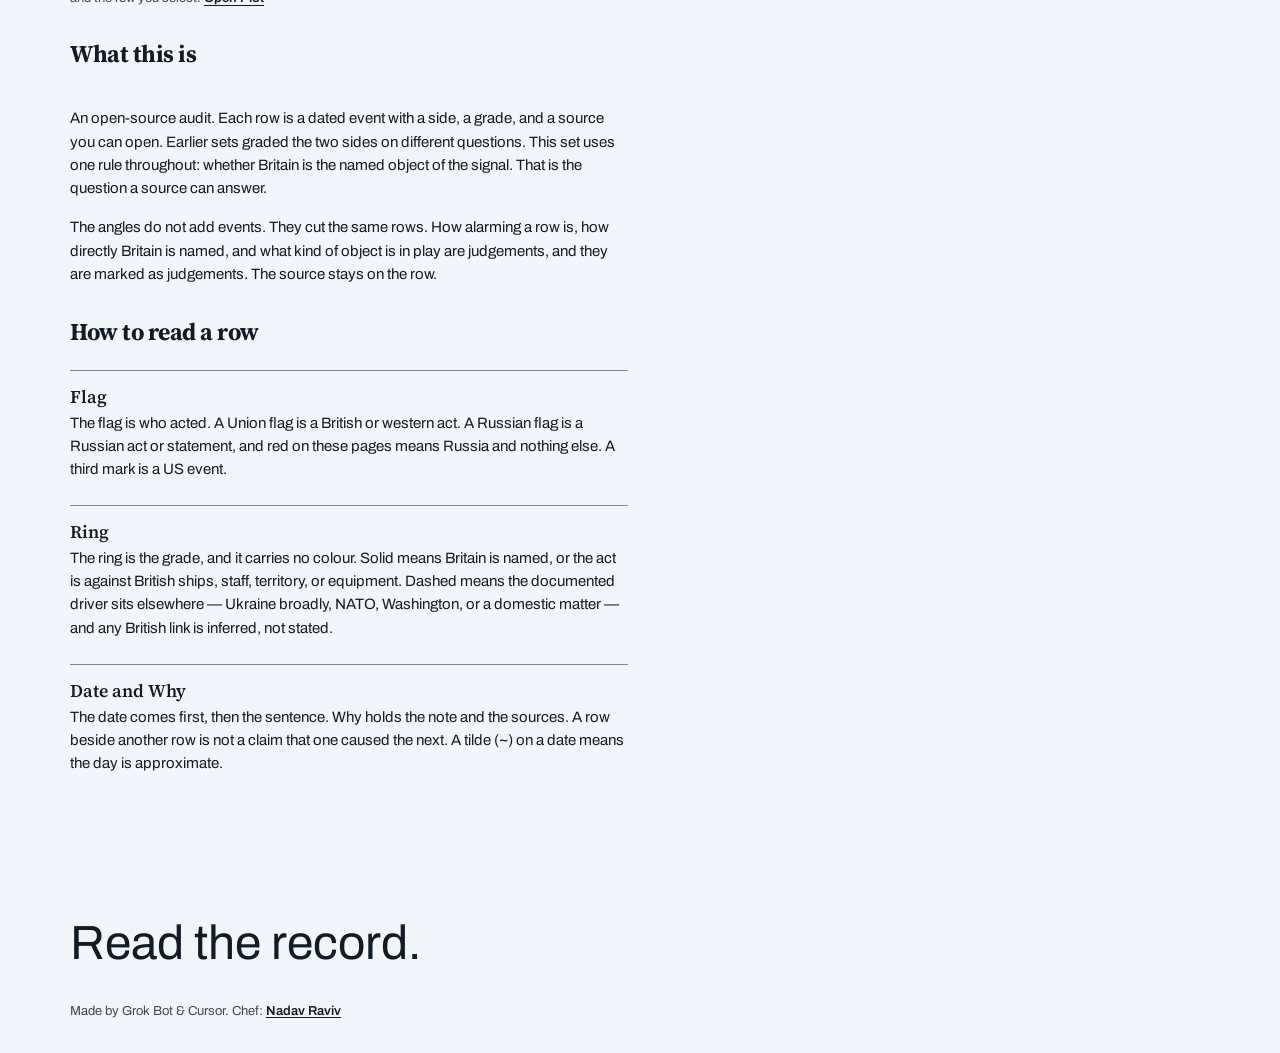
==== commit 493cc3ba: "Use a flame for the Dangers card icon. Co-authored-by: Nadav Raviv <NadavRaviv@users.noreply.github." ====
--- a/index.html
+++ b/index.html
@@ -322,7 +322,7 @@
     outline: `<svg class="choice__icon" viewBox="0 0 24 24" aria-hidden="true"><path d="M8 6h12M8 12h12M8 18h8M4 6h.01M4 12h.01M4 18h.01" fill="none" stroke="currentColor" stroke-width="1.8" stroke-linecap="round"/></svg>`,
     kanban: `<svg class="choice__icon" viewBox="0 0 24 24" aria-hidden="true"><path d="M4 6h16M4 11h12M4 16h8M4 20h4" fill="none" stroke="currentColor" stroke-width="1.8" stroke-linecap="round"/></svg>`,
     domain: `<svg class="choice__icon" viewBox="0 0 24 24" aria-hidden="true"><rect x="3.5" y="3.5" width="7" height="7" rx="1" fill="none" stroke="currentColor" stroke-width="1.6"/><rect x="13.5" y="3.5" width="7" height="7" rx="1" fill="none" stroke="currentColor" stroke-width="1.6"/><rect x="3.5" y="13.5" width="7" height="7" rx="1" fill="none" stroke="currentColor" stroke-width="1.6"/><rect x="13.5" y="13.5" width="7" height="7" rx="1" fill="none" stroke="currentColor" stroke-width="1.6"/></svg>`,
-    danger: `<svg class="choice__icon" viewBox="0 0 24 24" aria-hidden="true"><path d="M5 19V5M5 19h14" fill="none" stroke="currentColor" stroke-width="1.8" stroke-linecap="round"/><circle cx="16" cy="8" r="2.2" fill="currentColor"/></svg>`,
+    danger: `<svg class="choice__icon" viewBox="0 0 24 24" aria-hidden="true"><path d="M8.5 14.5A2.5 2.5 0 0 0 11 12c0-1.38-.5-2-1-3-1.072-2.143-.224-4.054 2-6 .5 2.5 2 4.9 4 6.5 2 1.6 3 3.5 3 5.5a7 7 0 1 1-14 0c0-1.153.433-2.294 1-3a2.5 2.5 0 0 0 2.5 2.5z" fill="none" stroke="currentColor" stroke-width="1.6" stroke-linecap="round" stroke-linejoin="round"/></svg>`,
     ladder: `<svg class="choice__icon" viewBox="0 0 24 24" aria-hidden="true"><path d="M5 19h5v-4h5v-4h5V7" fill="none" stroke="currentColor" stroke-width="1.8" stroke-linejoin="round" stroke-linecap="round"/></svg>`,
     munger: `<svg class="choice__icon" viewBox="0 0 24 24" aria-hidden="true"><path d="M8.7 10.2 9.6 3.4 11.2 10M12.8 10 14.4 3.4 15.3 10.2" fill="none" stroke="currentColor" stroke-width="1.6" stroke-linecap="round" stroke-linejoin="round"/><path d="M9 11.2c.6-1.7 1.7-2.6 3-2.6s2.4.9 3 2.6" fill="none" stroke="currentColor" stroke-width="1.6" stroke-linecap="round"/><ellipse cx="12" cy="11.6" rx="4.8" ry="1.35" fill="none" stroke="currentColor" stroke-width="1.6"/><path d="M7.5 12.2 8.4 17.2h7.2l.9-5" fill="none" stroke="currentColor" stroke-width="1.6" stroke-linejoin="round" stroke-linecap="round"/><ellipse cx="12" cy="17.6" rx="7.4" ry="1.55" fill="none" stroke="currentColor" stroke-width="1.6"/></svg>`,
   };
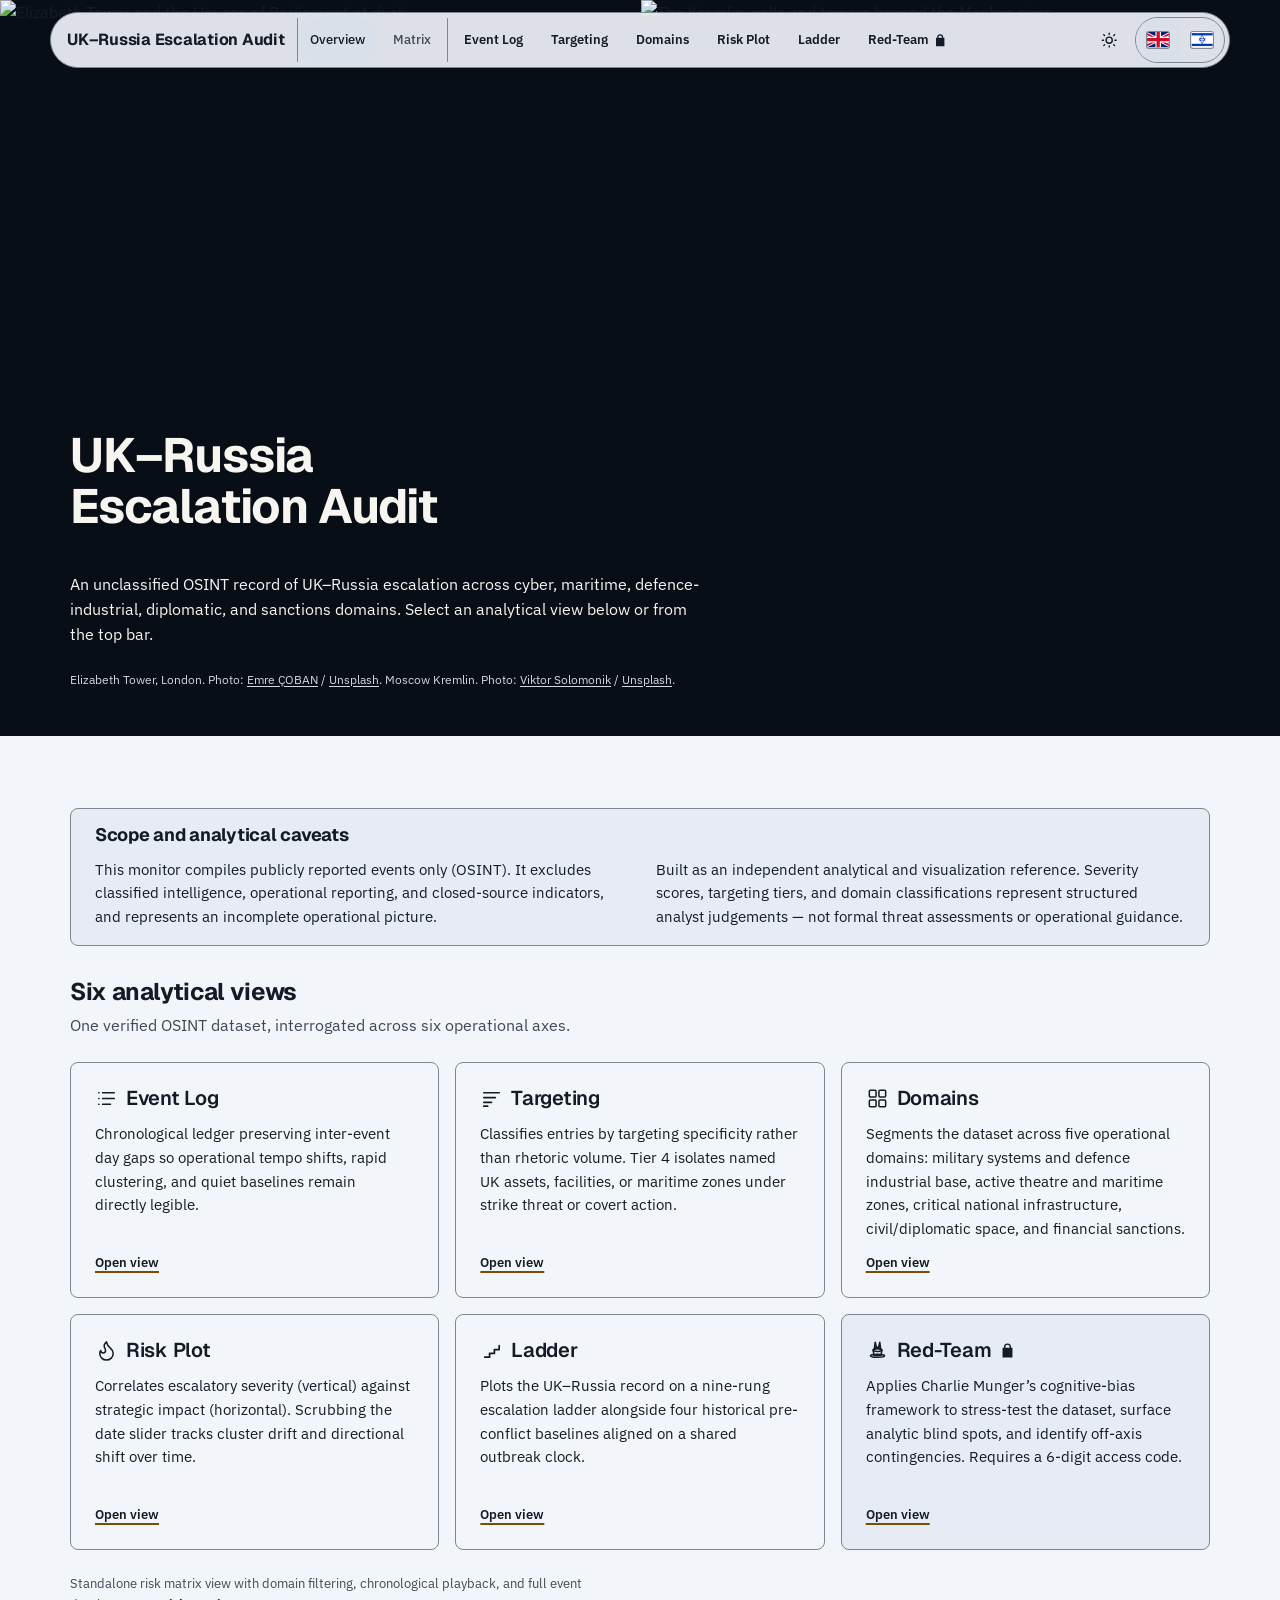
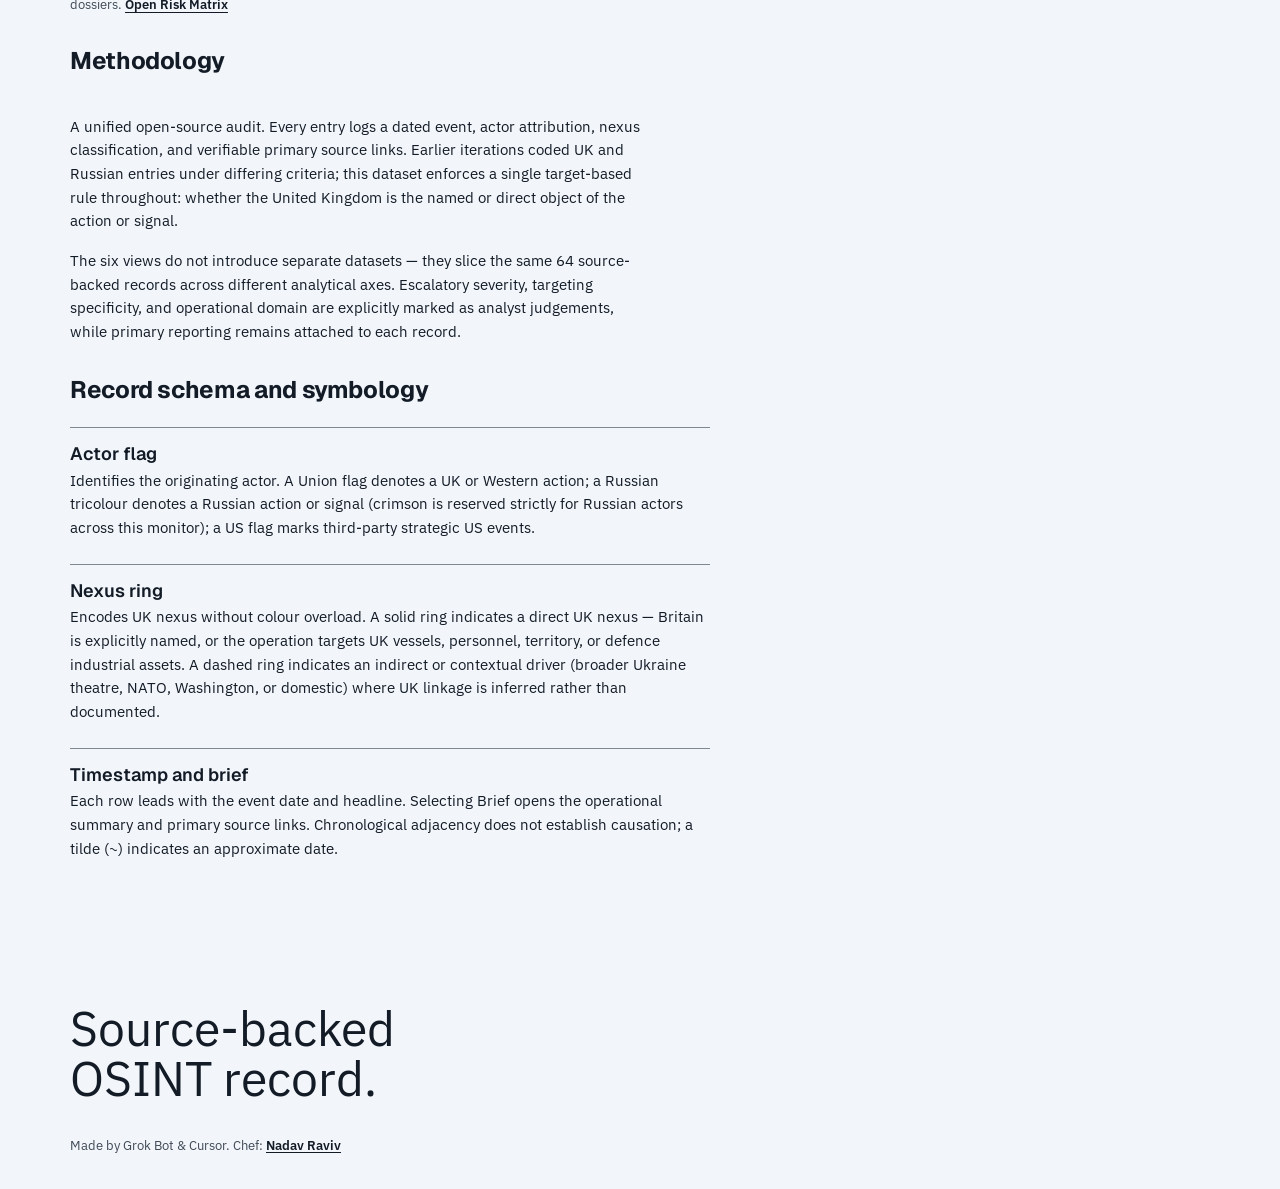
==== commit 0bb9b32c: "Switch to zero-serif EN/HE typography and defence-tech OSINT copy Co-authored-by: Nadav Raviv <Nadav" ====
--- a/index.html
+++ b/index.html
@@ -7,11 +7,11 @@
 try { if (localStorage.getItem("uk-ru-theme") === "dark") document.documentElement.setAttribute("data-theme", "dark"); } catch (e) {}
 </script>
 <meta name="color-scheme" content="light">
-<title>Choose an angle — UK–Russia escalation</title>
-<meta name="description" content="A personal project for learning design, visualisation, UI, and UX. Public events only, not a finding about whether a situation is safe.">
+<title>UK–Russia Escalation Audit — OSINT Overview</title>
+<meta name="description" content="Unclassified OSINT escalation audit tracking 64 dated UK–Russia events across cyber, maritime, defence industrial, diplomatic, and sanctions domains.">
 <link rel="preconnect" href="https://fonts.googleapis.com">
 <link rel="preconnect" href="https://fonts.gstatic.com" crossorigin>
-<link href="https://fonts.googleapis.com/css2?family=Source+Serif+4:opsz,wght@8..60,400;8..60,600;8..60,700&family=Noto+Serif+Hebrew:wght@400;600;700&family=Archivo:wght@400;500;600;700&display=swap" rel="stylesheet">
+<link href="https://fonts.googleapis.com/css2?family=Geist:wght@500;600;700;800&family=IBM+Plex+Mono:wght@400;500;600&family=IBM+Plex+Sans+Hebrew:wght@400;500;600;700&family=IBM+Plex+Sans:wght@400;500;600;700&display=swap" rel="stylesheet">
 <link rel="stylesheet" href="./uk-russia-tokens.css">
 <link rel="stylesheet" href="./redesign-options/options-base.css">
 <link rel="stylesheet" href="./redesign-options/option-c.css">
@@ -329,92 +329,92 @@
 
   const COPY = {
     en: {
-      title: "Choose where to read",
-      lede: "One dated record of the UK–Russia escalation, taken from public reporting. This page holds none of the rows. Pick an angle here, or from the bar.",
+      title: "UK–Russia Escalation Audit",
+      lede: "An unclassified OSINT record of UK–Russia escalation across cyber, maritime, defence-industrial, diplomatic, and sanctions domains. Select an analytical view below or from the top bar.",
       london: "Elizabeth Tower, London.",
       moscow: "Moscow Kremlin.",
-      warnH: "Not a finding about danger",
+      warnH: "Scope and analytical caveats",
       warn: [
-        "I do not work for MI6, and I do not have the full picture. What is here is a partial set of events that were already public.",
-        "This is a personal project for learning design, visualisation, UI, and UX. It does not decide whether a situation is safe. It is not a recommendation to feel in danger, or to feel that you are not.",
-      ],
-      whatH: "What this is",
+        "This monitor compiles publicly reported events only (OSINT). It excludes classified intelligence, operational reporting, and closed-source indicators, and represents an incomplete operational picture.",
+        "Built as an independent analytical and visualization reference. Severity scores, targeting tiers, and domain classifications represent structured analyst judgements — not formal threat assessments or operational guidance.",
+      ],
+      whatH: "Methodology",
       what: [
-        "An open-source audit. Each row is a dated event with a side, a grade, and a source you can open. Earlier sets graded the two sides on different questions. This set uses one rule throughout: whether Britain is the named object of the signal. That is the question a source can answer.",
-        "The angles do not add events. They cut the same rows. How alarming a row is, how directly Britain is named, and what kind of object is in play are judgements, and they are marked as judgements. The source stays on the row.",
-      ],
-      readH: "How to read a row",
+        "A unified open-source audit. Every entry logs a dated event, actor attribution, nexus classification, and verifiable primary source links. Earlier iterations coded UK and Russian entries under differing criteria; this dataset enforces a single target-based rule throughout: whether the United Kingdom is the named or direct object of the action or signal.",
+        "The six views do not introduce separate datasets — they slice the same 64 source-backed records across different analytical axes. Escalatory severity, targeting specificity, and operational domain are explicitly marked as analyst judgements, while primary reporting remains attached to each record.",
+      ],
+      readH: "Record schema and symbology",
       marks: [
-        ["Flag", "The flag is who acted. A Union flag is a British or western act. A Russian flag is a Russian act or statement, and red on these pages means Russia and nothing else. A third mark is a US event."],
-        ["Ring", "The ring is the grade, and it carries no colour. Solid means Britain is named, or the act is against British ships, staff, territory, or equipment. Dashed means the documented driver sits elsewhere — Ukraine broadly, NATO, Washington, or a domestic matter — and any British link is inferred, not stated."],
-        ["Date and Why", "The date comes first, then the sentence. Why holds the note and the sources. A row beside another row is not a claim that one caused the next. A tilde (~) on a date means the day is approximate."],
-      ],
-      anglesH: "Six ways in",
-      anglesLead: "Same rows. A different question each time.",
-      open: "View",
-      locked: "Locked",
-      plot: `Plot, in the bar, opens the danger-and-impact cut on its own page: the chart and the row you select. <a href="./uk-russia-plot.html">Open Plot</a>`,
+        ["Actor flag", "Identifies the originating actor. A Union flag denotes a UK or Western action; a Russian tricolour denotes a Russian action or signal (crimson is reserved strictly for Russian actors across this monitor); a US flag marks third-party strategic US events."],
+        ["Nexus ring", "Encodes UK nexus without colour overload. A solid ring indicates a direct UK nexus — Britain is explicitly named, or the operation targets UK vessels, personnel, territory, or defence industrial assets. A dashed ring indicates an indirect or contextual driver (broader Ukraine theatre, NATO, Washington, or domestic) where UK linkage is inferred rather than documented."],
+        ["Timestamp and brief", "Each row leads with the event date and headline. Selecting Brief opens the operational summary and primary source links. Chronological adjacency does not establish causation; a tilde (~) indicates an approximate date."],
+      ],
+      anglesH: "Six analytical views",
+      anglesLead: "One verified OSINT dataset, interrogated across six operational axes.",
+      open: "Open view",
+      locked: "Restricted",
+      plot: `Standalone risk matrix view with domain filtering, chronological playback, and full event dossiers. <a href="./uk-russia-plot.html">Open Risk Matrix</a>`,
     },
     he: {
-      title: "בחרו מאיפה לקרוא",
-      lede: "תיעוד מתוארך אחד של ההסלמה בין בריטניה לרוסיה, מתוך דיווח פומבי. בדף הזה אין שורות. בחרו זווית כאן, או מהסרגל.",
+      title: "ביקורת הסלמה: בריטניה–רוסיה",
+      lede: "יומן מודיעין גלוי (OSINT) מתוארך של ההסלמה בין בריטניה לרוסיה בתחומי הסייבר, התווך הימי, התעשייה הביטחונית, הדיפלומטיה והסנקציות. בחרו תצוגת ניתוח למטה או מהסרגל העליון.",
       london: "מגדל אליזבת, לונדון.",
       moscow: "הקרמלין, מוסקבה.",
-      warnH: "לא ממצא על סכנה",
+      warnH: "היקף והסתייגויות מתודולוגיות",
       warn: [
-        "אני לא עובד ב־MI6, ואין לי את התמונה המלאה. מה שמופיע כאן הוא חלק מהאירועים שכבר פורסמו בפומבי.",
-        "זה פרויקט אישי ללמידה של עיצוב, ויזואליזציה, UI ו־UX. הוא אינו קובע אם מצב בטוח או לא. הוא אינו המלצה להרגיש סכנה, או להרגיש שאין סכנה.",
-      ],
-      whatH: "מה זה",
+        "מערכת זו מרכזת אירועים ממקורות גלויים בלבד (OSINT). היא אינה כוללת מודיעין מסווג, דיווחים מבצעיים או אינדיקטורים סגורים, ולכן משקפת תמונת מצב חלקית בלבד.",
+        "הפרויקט נבנה ככלי ניתוח וויזואליזציה עצמאי. ציוני החומרה, דרגי הייחוס וסיווגי התחומים משקפים שיפוט אנליטי מובנה, ואינם מהווים הערכת איום רשמית או הנחיה מבצעית.",
+      ],
+      whatH: "מתודולוגיה",
       what: [
-        "ביקורת בקוד פתוח. כל שורה היא אירוע מתוארך עם צד, דירוג, ומקור שאפשר לפתוח. מערכים קודמים דירגו את שני הצדדים לפי שאלות שונות. המערך הזה מחיל כלל אחד לכל אורכו: האם בריטניה היא המושא הנקוב של האיתות. זו השאלה שמקור יכול לענות עליה.",
-        "הזוויות אינן מוסיפות אירועים. הן חותכות את אותן שורות. עד כמה שורה מדאיגה, עד כמה בריטניה נקובה במפורש, ואיזה סוג מושא עומד על הפרק — אלה שיפוטים, והם מסומנים כשיפוטים. המקור נשאר על השורה.",
-      ],
-      readH: "איך קוראים שורה",
+        "ביקורת מודיעין גלוי אחידה. כל רשומה מתעדת תאריך, שחקן מבצע, סיווג זיקה ומקורות ראשוניים הניתנים לאימות. גרסאות קודמות קודדו אירועים בריטיים ורוסיים לפי קריטריונים שונים; מערך זה מחיל כלל אחיד וממוקד־יעד לכל אורכו: האם בריטניה היא היעד הנקוב או הישיר של הפעולה או האיתות.",
+        "שש התצוגות אינן מוסיפות נתונים חדשים אלא מפלחות את אותן 64 רשומות מאומתות לאורך צירים אנליטיים שונים. חומרת ההסלמה, מידת המיקוד ותחום הפעולה מסומנים במפורש כשיפוט אנליטי, בעוד המקורות הראשוניים צמודים לכל רשומה.",
+      ],
+      readH: "מבנה רשומה וסימבולוגיה",
       marks: [
-        ["הדגל", "הדגל הוא מי פעל. דגל בריטניה הוא מהלך בריטי או מערבי. דגל רוסיה הוא מהלך או הצהרה רוסיים, ואדום בדפים האלה פירושו רוסיה ולא דבר אחר. סימן שלישי הוא אירוע אמריקאי."],
-        ["הטבעת", "הטבעת היא הדירוג, ואין לה צבע. טבעת מלאה: בריטניה נקובה, או שהמעשה מופנה לכלי שיט, לסגל, לשטח או לציוד בריטיים. טבעת מקווקוות: הגורם המתועד יושב במקום אחר — אוקראינה בכללותה, נאט״ו, וושינגטון, או עניין פנימי — וכל קשר בריטי הוא הסקה ולא אמירה."],
-        ["התאריך והפירוט", "קודם התאריך, אחר כך המשפט. ״פירוט״ מחזיק את ההערה ואת המקורות. שורה ליד שורה אינה טענה שאחת גרמה לבאה אחריה. טילדה (~) על תאריך פירושה שהיום משוער."],
-      ],
-      anglesH: "שש כניסות",
-      anglesLead: "אותן שורות. שאלה אחרת בכל פעם.",
+        ["דגל השחקן", "מזהה את השחקן הפועל. דגל בריטניה מסמן פעולה בריטית או מערבית; דגל רוסיה מסמן פעולה או איתות רוסיים (הצבע האדום שמור באתר אך ורק לרוסיה); דגל ארה״ב מסמן אירועים אסטרטגיים של צד שלישי."],
+        ["טבעת זיקה", "מקודדת את הזיקה לבריטניה ללא העמסת צבע. טבעת מלאה: זיקה ישירה — בריטניה נקובה במפורש, או שהפעולה מכוונת לכלי שיט, לסגל, לשטח או לתעשייה ביטחונית בריטית. טבעת מקווקוות: מניע עקיף או הקשרי (זירת אוקראינה בכללותה, נאט״ו, וושינגטון או זירה פנימית) שבו הזיקה לבריטניה מוסקת ולא מתועדת."],
+        ["תאריך ופירוט", "כל שורה נפתחת בתאריך האירוע ובכותרת המבצעית. לחיצה על ״פירוט״ פותחת את התקציר ואת קישורי המקור הראשוניים. סמיכות כרונולוגית אינה מהווה טענת סיבתיות; הסימן טילדה (~) מציין תאריך משוער."],
+      ],
+      anglesH: "שש תצוגות ניתוח",
+      anglesLead: "מערך OSINT מאומת אחד, נחתך לאורך שישה צירים אנליטיים.",
       open: "לצפייה",
-      locked: "נעול",
-      plot: `תרשים, בסרגל, פותח את חיתוך הסכנה וההשפעה בדף משלו: התרשים והשורה שבוחרים. <a href="./uk-russia-plot.html">לתרשים</a>`,
+      locked: "מוגבל",
+      plot: `תצוגת מטריצת סיכון עצמאית הכוללת סינון לפי תחום, הרצת ציר זמן וכרטיסי פירוט מלאים. <a href="./uk-russia-plot.html">למטריצת הסיכון</a>`,
     },
   };
 
   const ANGLES = [
     {
       view: "outline",
-      en: ["Events", "Read in date order. The gaps stay visible, so a run of days reads differently from a quiet month. The other angles are cuts of this record."],
-      he: ["אירועים", "לקרוא לפי תאריך. המרווחים נשארים גלויים, ולכן רצף של ימים נקרא אחרת מחודש שקט. שאר הזוויות הן חיתוכים של התיעוד הזה."],
+      en: ["Event Log", "Chronological ledger preserving inter-event day gaps so operational tempo shifts, rapid clustering, and quiet baselines remain directly legible."],
+      he: ["יומן אירועים", "רישום כרונולוגי השומר על מרווחי הימים בין אירועים, כך ששינויים בקצב המבצעי, צבירת אירועים ותקופות שקט נשארים ברורים לקריאה."],
     },
     {
       view: "kanban",
-      en: ["Bands", "Sort by how explicitly Britain is the object, not by how loud the row is. A routine diplomatic note and a named strike threat stop sharing a pile. The top band also asks whether that named object sits under a strike threat or a concealed act."],
-      he: ["רמות", "למיין לפי מידת המפורשות שבה בריטניה היא המושא, לא לפי עוצמת הרעש. פתק דיפלומטי שגרתי ואיום תקיפה נקוב מפסיקים לחלוק ערימה. הרמה העליונה שואלת גם אם המושא הנקוב יושב תחת איום תקיפה או מעשה מוסתר."],
+      en: ["Targeting", "Classifies entries by targeting specificity rather than rhetoric volume. Tier 4 isolates named UK assets, facilities, or maritime zones under strike threat or covert action."],
+      he: ["מיקוד וייחוס", "מסווג רשומות לפי מידת המיקוד ביעד בריטי ולא לפי עוצמת הרטוריקה. דרג 4 מבודד נכסים, מתקנים או מרחבים ימיים בריטיים תחת איום תקיפה או פעולה חשאית."],
     },
     {
       view: "domain",
-      en: ["Domain", "Sort by the kind of thing in play: military systems, a war zone, the systems of ordinary life, a city or diplomatic space, or money and sanctions. A sanctions package and a strike on a refinery stop looking like the same kind of event."],
-      he: ["תחום", "למיין לפי סוג הדבר שעומד על הפרק: מערכות צבאיות, זירת מלחמה, מערכות החיים הרגילים, עיר או מרחב דיפלומטי, או כסף וסנקציות. חבילת סנקציות ותקיפת בית זיקוק מפסיקות להיראות כאותו סוג אירוע."],
+      en: ["Domains", "Segments the dataset across five operational domains: military systems and defence industrial base, active theatre and maritime zones, critical national infrastructure, civil/diplomatic space, and financial sanctions."],
+      he: ["תחומי פעולה", "מפלח את התיעוד לחמישה תחומים: מערכות צבאיות ותעשייה ביטחונית, זירות לחימה ותווך ימי, תשתיות לאומיות קריטיות, מרחב אזרחי ודיפלומטי, וסנקציות פיננסיות."],
     },
     {
       view: "danger",
-      en: ["Dangers", "Watch danger and impact together. Up is more alarming. Right is larger stakes if it lands. Walking the dates moves the cloud, so a drift toward the top right reads as a path."],
-      he: ["סכנות", "לראות סכנה והשפעה יחד. למעלה — מדאיג יותר. ימינה — מחיר גדול יותר אם זה מתממש. הליכה בתאריכים מזיזה את הענן, וכך נדידה אל הפינה העליונה והימנית נקראת כמסלול."],
+      en: ["Risk Plot", "Correlates escalatory severity (vertical) against strategic impact (horizontal). Scrubbing the date slider tracks cluster drift and directional shift over time."],
+      he: ["מפת סיכון", "מצליב חומרת הסלמה (ציר אנכי) מול השפעה אסטרטגית (ציר אופקי). הזזת ציר הזמן מציגה את תנועת האשכול ואת מגמת ההסחפות לאורך החודשים."],
     },
     {
       view: "ladder",
-      en: ["Levels", "Set the record on an escalation ladder, from media attention up to civilians harmed, and put other wars on the same clock. “How high” becomes a comparison."],
-      he: ["רמות מעלה/מטה", "להניח את התיעוד על סולם הסלמה, מתשומת לב תקשורתית ועד פגיעה באזרחים, ולהעמיד מלחמות אחרות על אותו שעון. ״כמה גבוה״ הופך להשוואה."],
+      en: ["Ladder", "Plots the UK–Russia record on a nine-rung escalation ladder alongside four historical pre-conflict baselines aligned on a shared outbreak clock."],
+      he: ["סולם הסלמה", "ממקם את ציר בריטניה–רוסיה על סולם הסלמה בן תשעה שלבים לצד ארבעה עימותי עבר המיושרים על שעון אחיד ביחס ליום הפרוץ."],
     },
     {
       view: "munger",
       locked: true,
-      en: ["Biases & surprises", "Charlie Munger’s misjudgments, lined up against the record. They surface the biases in a reading, and show where a surprise can come from off the obvious UK–Russia thread. Not predictions. This angle asks for a 6-digit access code."],
-      he: ["הטיות והפתעות", "השיפוטים השגויים של צ׳ארלי מאנגר, מיושרים מול התיעוד. הם חושפים את ההטיות בקריאה, ומראים מאין הפתעה יכולה לבוא מחוץ לציר הבריטניה–רוסיה הברור. לא תחזיות. הזווית הזו מבקשת קוד גישה בן 6 ספרות."],
+      en: ["Red-Team", "Applies Charlie Munger’s cognitive-bias framework to stress-test the dataset, surface analytic blind spots, and identify off-axis contingencies. Requires a 6-digit access code."],
+      he: ["הטיות מודיעין", "מיישם את מודל ההטיות הקוגניטיביות של צ׳ארלי מאנגר ל״צוות אדום״ על הנתונים — חשיפת נקודות עיוורון אנליטיות ואינדיקטורים מחוץ לציר המרכזי. דורש קוד גישה בן 6 ספרות."],
     },
   ];
 
@@ -425,7 +425,7 @@
     const home = document.getElementById("home");
     home.lang = lang;
     home.dir = lang === "he" ? "rtl" : "ltr";
-    document.title = lang === "he" ? "בחרו זווית — הסלמה בריטניה–רוסיה" : "Choose an angle — UK–Russia escalation";
+    document.title = lang === "he" ? "ביקורת הסלמה: בריטניה–רוסיה — סקירה" : "UK–Russia Escalation Audit — Overview";
 
     const marks = c.marks.map(([name, body]) =>
       `<div><dt>${esc(name)}</dt><dd>${esc(body)}</dd></div>`
--- a/uk-russia-tokens.css
+++ b/uk-russia-tokens.css
@@ -1,12 +1,15 @@
-/* Hallmark · editorial · design-system: uk-russia-tokens.css · UK–Russia audit UI */
+/* Hallmark · technical-briefing · design-system: uk-russia-tokens.css · UK–Russia OSINT audit UI
+ * Hallmark · pre-emit critique: P5 H5 E5 S5 R5 V5 · contrast: pass · slop: pass
+ */
 :root {
-  /* Serif for headlines, sans for buttons and running text.
-     Latin headlines use Source Serif 4. Hebrew headlines use Noto Serif Hebrew,
-     a current screen serif, because Source Serif 4 has no Hebrew letters. */
-  --font-display: "Source Serif 4", "Noto Serif Hebrew", serif;
-  --font-body: Archivo, Arial, sans-serif;
-  --font-mono: var(--font-body);
-  --font-he: var(--font-body);
+  /* Zero-serif technical pairing (2+1 rule):
+     Display: Geist (Latin) + IBM Plex Sans Hebrew (Hebrew).
+     Body: IBM Plex Sans (Latin) + IBM Plex Sans Hebrew (Hebrew), designed together for unified metrics.
+     Mono: IBM Plex Mono for ISO dates, gap telemetry, counts, and axis readouts. */
+  --font-display: "Geist", "IBM Plex Sans Hebrew", ui-sans-serif, sans-serif;
+  --font-body: "IBM Plex Sans", "IBM Plex Sans Hebrew", ui-sans-serif, sans-serif;
+  --font-mono: "IBM Plex Mono", "IBM Plex Sans Hebrew", ui-monospace, monospace;
+  --font-he: "IBM Plex Sans Hebrew", "IBM Plex Sans", ui-sans-serif, sans-serif;
 
   /* Major third (1.25) — one ratio for the whole site */
   --text-xs: 0.75rem;       /* 12px labels */
@@ -19,10 +22,12 @@
   --text-3xl: clamp(1.625rem, 2.6vw, 2.0625rem); /* ~26–33px page title */
   --text-display: clamp(1.75rem, 3.2vw, 2.375rem); /* hero numbers on ladder */
 
-  --leading-tight: 1.15;
-  --leading-snug: 1.35;
-  --leading-body: 1.55;
-  --measure: 62ch;
+  --leading-tight: 1.14;
+  --leading-snug: 1.36;
+  --leading-body: 1.58;
+  --tracking-display: -0.025em;
+  --tracking-heading: -0.015em;
+  --measure: 64ch;
 
   --space-2xs: 0.25rem;
   --space-xs: 0.5rem;
@@ -35,6 +40,18 @@
 
   --page-gutter: clamp(1rem, 4vw, 1.25rem);
   --page-max: 1180px;
+}
+
+/* Hebrew script carries higher vertical density and zero-tracking word shapes;
+   prioritise IBM Plex Sans Hebrew and open line-height slightly without breaking scale. */
+html[lang="he"] {
+  --font-display: "IBM Plex Sans Hebrew", "Geist", ui-sans-serif, sans-serif;
+  --font-body: "IBM Plex Sans Hebrew", "IBM Plex Sans", ui-sans-serif, sans-serif;
+  --leading-tight: 1.2;
+  --leading-snug: 1.44;
+  --leading-body: 1.64;
+  --tracking-display: 0;
+  --tracking-heading: 0;
 }
 
 /* ─────────────────────────────────────────────────────────────────────────
@@ -69,28 +86,6 @@
   --z-dropdown: 100;
   --z-sticky: 200;
   --z-modal: 400;
-}
-
-/* Calm typography (redesign-options A/B). Enable with html[data-typography="calm"]. */
-html[data-typography="calm"] {
-  --type-section: var(--text-2xl);
-  --type-card-title: var(--text-lg);
-  --type-card-body: var(--text-sm);
-  --type-page-body: var(--text-md);
-  --type-button: var(--text-sm);
-
-  --weight-body: 400;
-  --weight-title: 500;
-  --weight-ui: 500;
-
-  --track-display: -0.035em;
-  --track-section: -0.025em;
-  --track-card: -0.015em;
-  --track-ui: 0;
-  --track-body: 0;
-
-  --leading-display: 1.08;
-  --section-pad-block: var(--space-4xl);
 }
 
 /* Index · neutral chooser page */
--- a/redesign-options/options-base.css
+++ b/redesign-options/options-base.css
@@ -27,8 +27,11 @@
   padding-inline: env(safe-area-inset-left) env(safe-area-inset-right);
   padding-bottom: env(safe-area-inset-bottom);
   text-rendering: optimizeLegibility;
-}
-
+  -webkit-font-smoothing: antialiased;
+  -moz-osx-font-smoothing: grayscale;
+}
+
+html[lang="he"] body,
 [dir="rtl"] body,
 body[dir="rtl"] {
   font-family: var(--font-he);
@@ -49,10 +52,17 @@
   font-style: normal;
   font-weight: 700;
   line-height: var(--leading-tight);
-  letter-spacing: -0.02em;
+  letter-spacing: var(--tracking-heading, -0.015em);
   overflow-wrap: anywhere;
   min-width: 0;
   text-wrap: balance;
+}
+
+html[lang="he"] h1,
+html[lang="he"] h2,
+html[lang="he"] h3,
+html[lang="he"] h4 {
+  letter-spacing: 0;
 }
 
 p {
@@ -250,7 +260,14 @@
 .mono {
   font-family: var(--font-mono);
   font-size: var(--text-xs);
-  letter-spacing: 0.04em;
+  letter-spacing: 0.03em;
+  font-variant-numeric: tabular-nums;
+  font-feature-settings: "zero" 1;
+}
+
+html[lang="he"] .mono,
+html[lang="he"] .side {
+  letter-spacing: 0;
 }
 
 .muted {
--- a/redesign-options/option-c.css
+++ b/redesign-options/option-c.css
@@ -1,9 +1,9 @@
-/* Hallmark · genre: atmospheric · macrostructure: Map/Diagram · theme: Plot (graphite paper · signal-yellow accent · Source Serif 4 + Archivo)
- * tone: instrument panel, night desk · anchor hue: blue-grey 255° with one yellow accent · enrichment: photo tiles + hero photograph
+/* Hallmark · genre: technical-atmospheric · macrostructure: Map/Diagram · theme: Plot (slate paper · signal-amber accent · Geist + IBM Plex Sans / Hebrew + IBM Plex Mono)
+ * tone: defence intelligence console, operational briefing · anchor hue: blue-grey 255° with one amber accent · enrichment: photo tiles + hero photograph
  * nav: N5 Floating pill (desktop: six tracker views inline; mobile: Views dropdown + Menu sheet) · footer: Ft5 Statement · motion: dot scale + fade, reduced-motion safe
  * tokens: ../uk-russia-tokens.css [data-option="c"]
  */
-/* Hallmark · pre-emit critique: P5 H5 E4 S5 R5 V5 · contrast: pass (40–41) · nav: N5 · footer: Ft5 · slop: pass (42–45)
+/* Hallmark · pre-emit critique: P5 H5 E5 S5 R5 V5 · contrast: pass (40–41) · nav: N5 · footer: Ft5 · slop: pass (42–45)
  * Stageshow pass: the plot is the hero and the detail card its one raised satellite; the time control sits on the ground;
  * rows share one date lane; the card settles instead of swapping. */
 
@@ -52,11 +52,13 @@
   font-family: var(--font-display);
   font-size: var(--text-sm);
   font-weight: 700;
+  letter-spacing: var(--tracking-heading, -0.015em);
   line-height: var(--leading-snug);
   color: var(--color-ink);
   text-decoration: none;
   white-space: normal;
-  padding-inline-end: var(--space-2xs);
+  /* Same space after the wordmark as Home's own padding before its letters, so the rule sits in the middle. */
+  padding-inline-end: var(--space-sm);
 }
 
 /* Page links and angles share one flex item, so the bar cannot open a gap between them. */
@@ -78,11 +80,9 @@
   gap: var(--space-2xs);
 }
 
-/* Section anchors sit behind a hairline so they read as secondary to the views.
-   Cancel the bar gap in front of that line so the brand sits against it.
-   The link's own padding keeps Plot off the stroke. */
+/* The hairline sits between the wordmark and Home.
+   The bar gap is cancelled, so the only spaces left are the wordmark's end padding and Home's own start padding, which are the same size. */
 .pill__links {
-  padding-inline-start: var(--space-xs);
   border-inline-start: var(--rule-hair) solid var(--color-rule);
 }
 
@@ -399,10 +399,47 @@
   color: var(--color-on-photo);
 }
 
+/* Hebrew heroes read from the right. The bar above stays left to right.
+   Physical right, not the inline end, so a right-to-left box is not pushed back to the left. */
+html[lang="he"] .hero .hero__inner {
+  direction: rtl;
+  text-align: right;
+  justify-items: right;
+}
+
+html[lang="he"] .hero .hero__inner > * {
+  justify-self: right;
+  text-align: right;
+  margin-left: auto;
+  margin-right: 0;
+}
+
+html[lang="he"] .hero .standfirst,
+html[lang="he"] .hero .lede {
+  max-width: 28rem;
+}
+
+/* Hebrew body sections flow natively RTL while the top pill bar and plot axes keep LTR coordinates. */
+html[lang="he"] .section__head,
+html[lang="he"] .tiles,
+html[lang="he"] .card__body,
+html[lang="he"] .rows,
+html[lang="he"] .method__grid,
+html[lang="he"] .statement {
+  direction: rtl;
+  text-align: right;
+}
+
 .hero h1 {
   max-width: 18ch;
   font-size: var(--text-hero-s);
-  line-height: 1.04;
+  letter-spacing: var(--tracking-display, -0.025em);
+  line-height: 1.06;
+}
+
+html[lang="he"] .hero h1 {
+  letter-spacing: 0;
+  line-height: 1.16;
 }
 
 .hero .lede {
@@ -866,10 +903,11 @@
 
 .card__nums dd {
   margin: 0;
-  font-family: var(--font-body);
+  font-family: var(--font-mono);
   font-size: var(--text-xl);
-  font-weight: 700;
+  font-weight: 600;
   line-height: 1;
+  font-variant-numeric: tabular-nums;
 }
 
 .card__why {
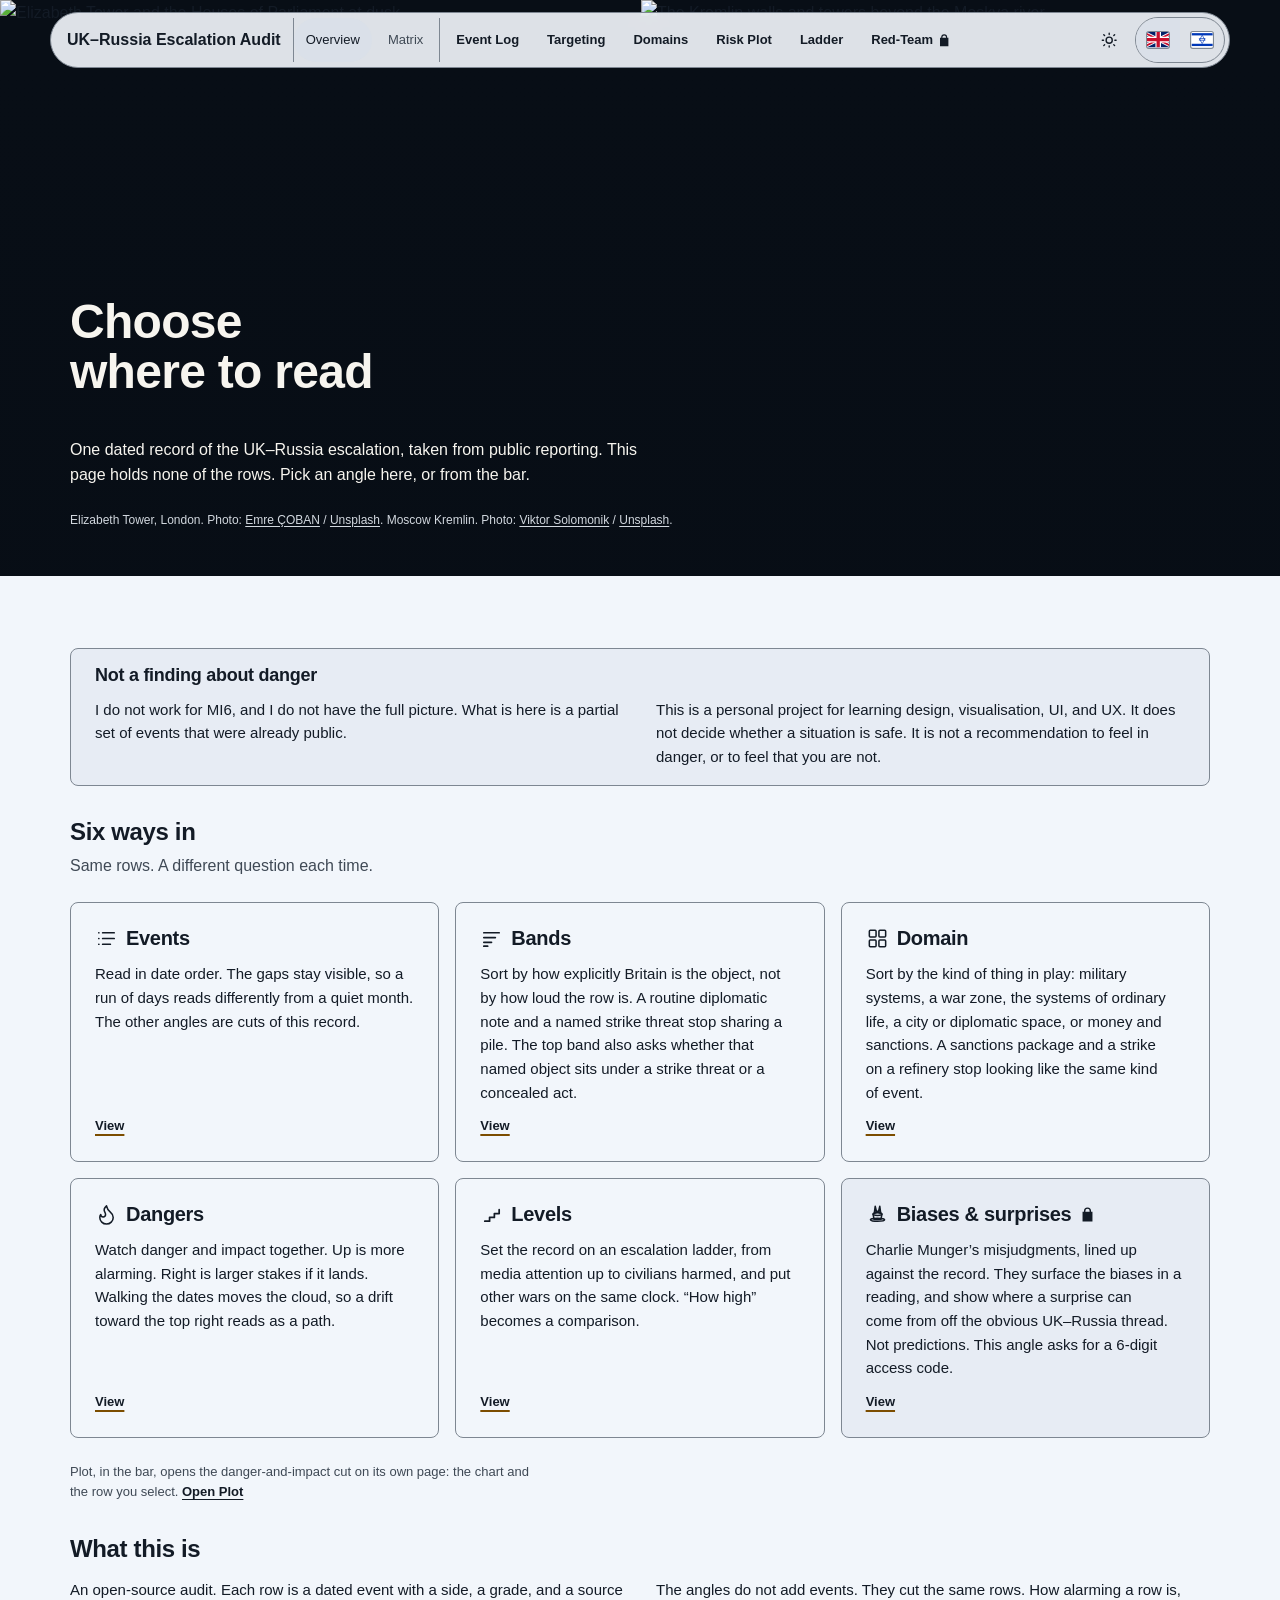
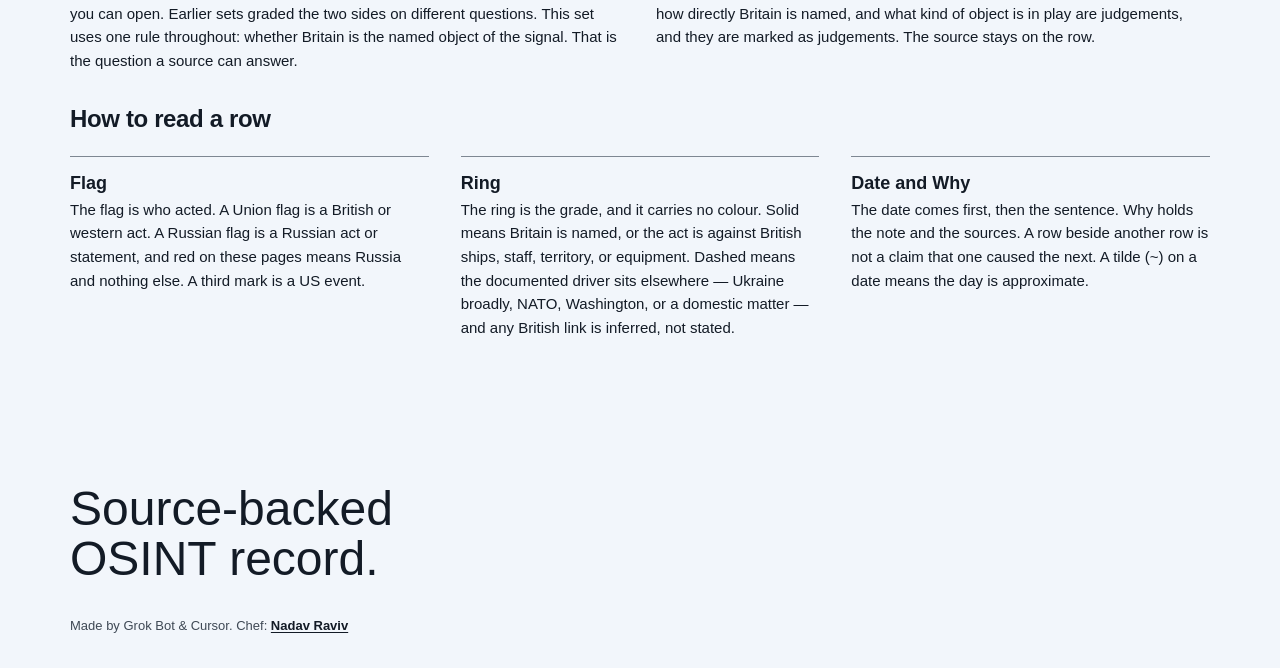
==== commit 2625e88c: "Use the page width on the home page and shorten the photo headers. What this is runs in two columns " ====
--- a/index.html
+++ b/index.html
@@ -7,11 +7,11 @@
 try { if (localStorage.getItem("uk-ru-theme") === "dark") document.documentElement.setAttribute("data-theme", "dark"); } catch (e) {}
 </script>
 <meta name="color-scheme" content="light">
-<title>UK–Russia Escalation Audit — OSINT Overview</title>
-<meta name="description" content="Unclassified OSINT escalation audit tracking 64 dated UK–Russia events across cyber, maritime, defence industrial, diplomatic, and sanctions domains.">
+<title>Choose an angle — UK–Russia escalation</title>
+<meta name="description" content="A personal project for learning design, visualisation, UI, and UX. Public events only, not a finding about whether a situation is safe.">
 <link rel="preconnect" href="https://fonts.googleapis.com">
 <link rel="preconnect" href="https://fonts.gstatic.com" crossorigin>
-<link href="https://fonts.googleapis.com/css2?family=Geist:wght@500;600;700;800&family=IBM+Plex+Mono:wght@400;500;600&family=IBM+Plex+Sans+Hebrew:wght@400;500;600;700&family=IBM+Plex+Sans:wght@400;500;600;700&display=swap" rel="stylesheet">
+<link href="https://fonts.googleapis.com/css2?family=Source+Serif+4:opsz,wght@8..60,400;8..60,600;8..60,700&family=Noto+Serif+Hebrew:wght@400;600;700&family=Archivo:wght@400;500;600;700&display=swap" rel="stylesheet">
 <link rel="stylesheet" href="./uk-russia-tokens.css">
 <link rel="stylesheet" href="./redesign-options/options-base.css">
 <link rel="stylesheet" href="./redesign-options/option-c.css">
@@ -287,9 +287,35 @@
   .choices {
     grid-template-columns: repeat(2, minmax(0, 1fr));
   }
-}
-
-@media (min-width: 70rem) {
+
+  /* Short reading sections run across the page instead of down one column. */
+  .prose {
+    grid-template-columns: repeat(2, minmax(0, 1fr));
+    column-gap: var(--space-xl);
+    align-items: start;
+  }
+
+  .prose .section__head {
+    grid-column: 1 / -1;
+    margin-block-end: 0;
+  }
+
+  .prose p,
+  .marks {
+    max-width: none;
+  }
+
+  .marks {
+    grid-template-columns: repeat(auto-fit, minmax(min(100%, 16rem), 1fr));
+    column-gap: var(--space-xl);
+  }
+
+  .marks > div {
+    align-content: start;
+  }
+}
+
+@media (min-width: 60rem) {
   .choices {
     grid-template-columns: repeat(3, minmax(0, 1fr));
   }
@@ -329,92 +355,92 @@
 
   const COPY = {
     en: {
-      title: "UK–Russia Escalation Audit",
-      lede: "An unclassified OSINT record of UK–Russia escalation across cyber, maritime, defence-industrial, diplomatic, and sanctions domains. Select an analytical view below or from the top bar.",
+      title: "Choose where to read",
+      lede: "One dated record of the UK–Russia escalation, taken from public reporting. This page holds none of the rows. Pick an angle here, or from the bar.",
       london: "Elizabeth Tower, London.",
       moscow: "Moscow Kremlin.",
-      warnH: "Scope and analytical caveats",
+      warnH: "Not a finding about danger",
       warn: [
-        "This monitor compiles publicly reported events only (OSINT). It excludes classified intelligence, operational reporting, and closed-source indicators, and represents an incomplete operational picture.",
-        "Built as an independent analytical and visualization reference. Severity scores, targeting tiers, and domain classifications represent structured analyst judgements — not formal threat assessments or operational guidance.",
+        "I do not work for MI6, and I do not have the full picture. What is here is a partial set of events that were already public.",
+        "This is a personal project for learning design, visualisation, UI, and UX. It does not decide whether a situation is safe. It is not a recommendation to feel in danger, or to feel that you are not.",
       ],
-      whatH: "Methodology",
+      whatH: "What this is",
       what: [
-        "A unified open-source audit. Every entry logs a dated event, actor attribution, nexus classification, and verifiable primary source links. Earlier iterations coded UK and Russian entries under differing criteria; this dataset enforces a single target-based rule throughout: whether the United Kingdom is the named or direct object of the action or signal.",
-        "The six views do not introduce separate datasets — they slice the same 64 source-backed records across different analytical axes. Escalatory severity, targeting specificity, and operational domain are explicitly marked as analyst judgements, while primary reporting remains attached to each record.",
+        "An open-source audit. Each row is a dated event with a side, a grade, and a source you can open. Earlier sets graded the two sides on different questions. This set uses one rule throughout: whether Britain is the named object of the signal. That is the question a source can answer.",
+        "The angles do not add events. They cut the same rows. How alarming a row is, how directly Britain is named, and what kind of object is in play are judgements, and they are marked as judgements. The source stays on the row.",
       ],
-      readH: "Record schema and symbology",
+      readH: "How to read a row",
       marks: [
-        ["Actor flag", "Identifies the originating actor. A Union flag denotes a UK or Western action; a Russian tricolour denotes a Russian action or signal (crimson is reserved strictly for Russian actors across this monitor); a US flag marks third-party strategic US events."],
-        ["Nexus ring", "Encodes UK nexus without colour overload. A solid ring indicates a direct UK nexus — Britain is explicitly named, or the operation targets UK vessels, personnel, territory, or defence industrial assets. A dashed ring indicates an indirect or contextual driver (broader Ukraine theatre, NATO, Washington, or domestic) where UK linkage is inferred rather than documented."],
-        ["Timestamp and brief", "Each row leads with the event date and headline. Selecting Brief opens the operational summary and primary source links. Chronological adjacency does not establish causation; a tilde (~) indicates an approximate date."],
+        ["Flag", "The flag is who acted. A Union flag is a British or western act. A Russian flag is a Russian act or statement, and red on these pages means Russia and nothing else. A third mark is a US event."],
+        ["Ring", "The ring is the grade, and it carries no colour. Solid means Britain is named, or the act is against British ships, staff, territory, or equipment. Dashed means the documented driver sits elsewhere — Ukraine broadly, NATO, Washington, or a domestic matter — and any British link is inferred, not stated."],
+        ["Date and Why", "The date comes first, then the sentence. Why holds the note and the sources. A row beside another row is not a claim that one caused the next. A tilde (~) on a date means the day is approximate."],
       ],
-      anglesH: "Six analytical views",
-      anglesLead: "One verified OSINT dataset, interrogated across six operational axes.",
-      open: "Open view",
-      locked: "Restricted",
-      plot: `Standalone risk matrix view with domain filtering, chronological playback, and full event dossiers. <a href="./uk-russia-plot.html">Open Risk Matrix</a>`,
+      anglesH: "Six ways in",
+      anglesLead: "Same rows. A different question each time.",
+      open: "View",
+      locked: "Locked",
+      plot: `Plot, in the bar, opens the danger-and-impact cut on its own page: the chart and the row you select. <a href="./uk-russia-plot.html">Open Plot</a>`,
     },
     he: {
-      title: "ביקורת הסלמה: בריטניה–רוסיה",
-      lede: "יומן מודיעין גלוי (OSINT) מתוארך של ההסלמה בין בריטניה לרוסיה בתחומי הסייבר, התווך הימי, התעשייה הביטחונית, הדיפלומטיה והסנקציות. בחרו תצוגת ניתוח למטה או מהסרגל העליון.",
+      title: "בחרו מאיפה לקרוא",
+      lede: "תיעוד מתוארך אחד של ההסלמה בין בריטניה לרוסיה, מתוך דיווח פומבי. בדף הזה אין שורות. בחרו זווית כאן, או מהסרגל.",
       london: "מגדל אליזבת, לונדון.",
       moscow: "הקרמלין, מוסקבה.",
-      warnH: "היקף והסתייגויות מתודולוגיות",
+      warnH: "לא ממצא על סכנה",
       warn: [
-        "מערכת זו מרכזת אירועים ממקורות גלויים בלבד (OSINT). היא אינה כוללת מודיעין מסווג, דיווחים מבצעיים או אינדיקטורים סגורים, ולכן משקפת תמונת מצב חלקית בלבד.",
-        "הפרויקט נבנה ככלי ניתוח וויזואליזציה עצמאי. ציוני החומרה, דרגי הייחוס וסיווגי התחומים משקפים שיפוט אנליטי מובנה, ואינם מהווים הערכת איום רשמית או הנחיה מבצעית.",
+        "אני לא עובד ב־MI6, ואין לי את התמונה המלאה. מה שמופיע כאן הוא חלק מהאירועים שכבר פורסמו בפומבי.",
+        "זה פרויקט אישי ללמידה של עיצוב, ויזואליזציה, UI ו־UX. הוא אינו קובע אם מצב בטוח או לא. הוא אינו המלצה להרגיש סכנה, או להרגיש שאין סכנה.",
       ],
-      whatH: "מתודולוגיה",
+      whatH: "מה זה",
       what: [
-        "ביקורת מודיעין גלוי אחידה. כל רשומה מתעדת תאריך, שחקן מבצע, סיווג זיקה ומקורות ראשוניים הניתנים לאימות. גרסאות קודמות קודדו אירועים בריטיים ורוסיים לפי קריטריונים שונים; מערך זה מחיל כלל אחיד וממוקד־יעד לכל אורכו: האם בריטניה היא היעד הנקוב או הישיר של הפעולה או האיתות.",
-        "שש התצוגות אינן מוסיפות נתונים חדשים אלא מפלחות את אותן 64 רשומות מאומתות לאורך צירים אנליטיים שונים. חומרת ההסלמה, מידת המיקוד ותחום הפעולה מסומנים במפורש כשיפוט אנליטי, בעוד המקורות הראשוניים צמודים לכל רשומה.",
+        "ביקורת בקוד פתוח. כל שורה היא אירוע מתוארך עם צד, דירוג, ומקור שאפשר לפתוח. מערכים קודמים דירגו את שני הצדדים לפי שאלות שונות. המערך הזה מחיל כלל אחד לכל אורכו: האם בריטניה היא המושא הנקוב של האיתות. זו השאלה שמקור יכול לענות עליה.",
+        "הזוויות אינן מוסיפות אירועים. הן חותכות את אותן שורות. עד כמה שורה מדאיגה, עד כמה בריטניה נקובה במפורש, ואיזה סוג מושא עומד על הפרק — אלה שיפוטים, והם מסומנים כשיפוטים. המקור נשאר על השורה.",
       ],
-      readH: "מבנה רשומה וסימבולוגיה",
+      readH: "איך קוראים שורה",
       marks: [
-        ["דגל השחקן", "מזהה את השחקן הפועל. דגל בריטניה מסמן פעולה בריטית או מערבית; דגל רוסיה מסמן פעולה או איתות רוסיים (הצבע האדום שמור באתר אך ורק לרוסיה); דגל ארה״ב מסמן אירועים אסטרטגיים של צד שלישי."],
-        ["טבעת זיקה", "מקודדת את הזיקה לבריטניה ללא העמסת צבע. טבעת מלאה: זיקה ישירה — בריטניה נקובה במפורש, או שהפעולה מכוונת לכלי שיט, לסגל, לשטח או לתעשייה ביטחונית בריטית. טבעת מקווקוות: מניע עקיף או הקשרי (זירת אוקראינה בכללותה, נאט״ו, וושינגטון או זירה פנימית) שבו הזיקה לבריטניה מוסקת ולא מתועדת."],
-        ["תאריך ופירוט", "כל שורה נפתחת בתאריך האירוע ובכותרת המבצעית. לחיצה על ״פירוט״ פותחת את התקציר ואת קישורי המקור הראשוניים. סמיכות כרונולוגית אינה מהווה טענת סיבתיות; הסימן טילדה (~) מציין תאריך משוער."],
+        ["הדגל", "הדגל הוא מי פעל. דגל בריטניה הוא מהלך בריטי או מערבי. דגל רוסיה הוא מהלך או הצהרה רוסיים, ואדום בדפים האלה פירושו רוסיה ולא דבר אחר. סימן שלישי הוא אירוע אמריקאי."],
+        ["הטבעת", "הטבעת היא הדירוג, ואין לה צבע. טבעת מלאה: בריטניה נקובה, או שהמעשה מופנה לכלי שיט, לסגל, לשטח או לציוד בריטיים. טבעת מקווקוות: הגורם המתועד יושב במקום אחר — אוקראינה בכללותה, נאט״ו, וושינגטון, או עניין פנימי — וכל קשר בריטי הוא הסקה ולא אמירה."],
+        ["התאריך והפירוט", "קודם התאריך, אחר כך המשפט. ״פירוט״ מחזיק את ההערה ואת המקורות. שורה ליד שורה אינה טענה שאחת גרמה לבאה אחריה. טילדה (~) על תאריך פירושה שהיום משוער."],
       ],
-      anglesH: "שש תצוגות ניתוח",
-      anglesLead: "מערך OSINT מאומת אחד, נחתך לאורך שישה צירים אנליטיים.",
+      anglesH: "שש כניסות",
+      anglesLead: "אותן שורות. שאלה אחרת בכל פעם.",
       open: "לצפייה",
-      locked: "מוגבל",
-      plot: `תצוגת מטריצת סיכון עצמאית הכוללת סינון לפי תחום, הרצת ציר זמן וכרטיסי פירוט מלאים. <a href="./uk-russia-plot.html">למטריצת הסיכון</a>`,
+      locked: "נעול",
+      plot: `תרשים, בסרגל, פותח את חיתוך הסכנה וההשפעה בדף משלו: התרשים והשורה שבוחרים. <a href="./uk-russia-plot.html">לתרשים</a>`,
     },
   };
 
   const ANGLES = [
     {
       view: "outline",
-      en: ["Event Log", "Chronological ledger preserving inter-event day gaps so operational tempo shifts, rapid clustering, and quiet baselines remain directly legible."],
-      he: ["יומן אירועים", "רישום כרונולוגי השומר על מרווחי הימים בין אירועים, כך ששינויים בקצב המבצעי, צבירת אירועים ותקופות שקט נשארים ברורים לקריאה."],
+      en: ["Events", "Read in date order. The gaps stay visible, so a run of days reads differently from a quiet month. The other angles are cuts of this record."],
+      he: ["אירועים", "לקרוא לפי תאריך. המרווחים נשארים גלויים, ולכן רצף של ימים נקרא אחרת מחודש שקט. שאר הזוויות הן חיתוכים של התיעוד הזה."],
     },
     {
       view: "kanban",
-      en: ["Targeting", "Classifies entries by targeting specificity rather than rhetoric volume. Tier 4 isolates named UK assets, facilities, or maritime zones under strike threat or covert action."],
-      he: ["מיקוד וייחוס", "מסווג רשומות לפי מידת המיקוד ביעד בריטי ולא לפי עוצמת הרטוריקה. דרג 4 מבודד נכסים, מתקנים או מרחבים ימיים בריטיים תחת איום תקיפה או פעולה חשאית."],
+      en: ["Bands", "Sort by how explicitly Britain is the object, not by how loud the row is. A routine diplomatic note and a named strike threat stop sharing a pile. The top band also asks whether that named object sits under a strike threat or a concealed act."],
+      he: ["רמות", "למיין לפי מידת המפורשות שבה בריטניה היא המושא, לא לפי עוצמת הרעש. פתק דיפלומטי שגרתי ואיום תקיפה נקוב מפסיקים לחלוק ערימה. הרמה העליונה שואלת גם אם המושא הנקוב יושב תחת איום תקיפה או מעשה מוסתר."],
     },
     {
       view: "domain",
-      en: ["Domains", "Segments the dataset across five operational domains: military systems and defence industrial base, active theatre and maritime zones, critical national infrastructure, civil/diplomatic space, and financial sanctions."],
-      he: ["תחומי פעולה", "מפלח את התיעוד לחמישה תחומים: מערכות צבאיות ותעשייה ביטחונית, זירות לחימה ותווך ימי, תשתיות לאומיות קריטיות, מרחב אזרחי ודיפלומטי, וסנקציות פיננסיות."],
+      en: ["Domain", "Sort by the kind of thing in play: military systems, a war zone, the systems of ordinary life, a city or diplomatic space, or money and sanctions. A sanctions package and a strike on a refinery stop looking like the same kind of event."],
+      he: ["תחום", "למיין לפי סוג הדבר שעומד על הפרק: מערכות צבאיות, זירת מלחמה, מערכות החיים הרגילים, עיר או מרחב דיפלומטי, או כסף וסנקציות. חבילת סנקציות ותקיפת בית זיקוק מפסיקות להיראות כאותו סוג אירוע."],
     },
     {
       view: "danger",
-      en: ["Risk Plot", "Correlates escalatory severity (vertical) against strategic impact (horizontal). Scrubbing the date slider tracks cluster drift and directional shift over time."],
-      he: ["מפת סיכון", "מצליב חומרת הסלמה (ציר אנכי) מול השפעה אסטרטגית (ציר אופקי). הזזת ציר הזמן מציגה את תנועת האשכול ואת מגמת ההסחפות לאורך החודשים."],
+      en: ["Dangers", "Watch danger and impact together. Up is more alarming. Right is larger stakes if it lands. Walking the dates moves the cloud, so a drift toward the top right reads as a path."],
+      he: ["סכנות", "לראות סכנה והשפעה יחד. למעלה — מדאיג יותר. ימינה — מחיר גדול יותר אם זה מתממש. הליכה בתאריכים מזיזה את הענן, וכך נדידה אל הפינה העליונה והימנית נקראת כמסלול."],
     },
     {
       view: "ladder",
-      en: ["Ladder", "Plots the UK–Russia record on a nine-rung escalation ladder alongside four historical pre-conflict baselines aligned on a shared outbreak clock."],
-      he: ["סולם הסלמה", "ממקם את ציר בריטניה–רוסיה על סולם הסלמה בן תשעה שלבים לצד ארבעה עימותי עבר המיושרים על שעון אחיד ביחס ליום הפרוץ."],
+      en: ["Levels", "Set the record on an escalation ladder, from media attention up to civilians harmed, and put other wars on the same clock. “How high” becomes a comparison."],
+      he: ["רמות מעלה/מטה", "להניח את התיעוד על סולם הסלמה, מתשומת לב תקשורתית ועד פגיעה באזרחים, ולהעמיד מלחמות אחרות על אותו שעון. ״כמה גבוה״ הופך להשוואה."],
     },
     {
       view: "munger",
       locked: true,
-      en: ["Red-Team", "Applies Charlie Munger’s cognitive-bias framework to stress-test the dataset, surface analytic blind spots, and identify off-axis contingencies. Requires a 6-digit access code."],
-      he: ["הטיות מודיעין", "מיישם את מודל ההטיות הקוגניטיביות של צ׳ארלי מאנגר ל״צוות אדום״ על הנתונים — חשיפת נקודות עיוורון אנליטיות ואינדיקטורים מחוץ לציר המרכזי. דורש קוד גישה בן 6 ספרות."],
+      en: ["Biases & surprises", "Charlie Munger’s misjudgments, lined up against the record. They surface the biases in a reading, and show where a surprise can come from off the obvious UK–Russia thread. Not predictions. This angle asks for a 6-digit access code."],
+      he: ["הטיות והפתעות", "השיפוטים השגויים של צ׳ארלי מאנגר, מיושרים מול התיעוד. הם חושפים את ההטיות בקריאה, ומראים מאין הפתעה יכולה לבוא מחוץ לציר הבריטניה–רוסיה הברור. לא תחזיות. הזווית הזו מבקשת קוד גישה בן 6 ספרות."],
     },
   ];
 
@@ -425,7 +451,7 @@
     const home = document.getElementById("home");
     home.lang = lang;
     home.dir = lang === "he" ? "rtl" : "ltr";
-    document.title = lang === "he" ? "ביקורת הסלמה: בריטניה–רוסיה — סקירה" : "UK–Russia Escalation Audit — Overview";
+    document.title = lang === "he" ? "בחרו זווית — הסלמה בריטניה–רוסיה" : "Choose an angle — UK–Russia escalation";
 
     const marks = c.marks.map(([name, body]) =>
       `<div><dt>${esc(name)}</dt><dd>${esc(body)}</dd></div>`
--- a/redesign-options/option-c.css
+++ b/redesign-options/option-c.css
@@ -1,9 +1,9 @@
-/* Hallmark · genre: technical-atmospheric · macrostructure: Map/Diagram · theme: Plot (slate paper · signal-amber accent · Geist + IBM Plex Sans / Hebrew + IBM Plex Mono)
- * tone: defence intelligence console, operational briefing · anchor hue: blue-grey 255° with one amber accent · enrichment: photo tiles + hero photograph
+/* Hallmark · genre: atmospheric · macrostructure: Map/Diagram · theme: Plot (graphite paper · signal-yellow accent · Source Serif 4 + Archivo)
+ * tone: instrument panel, night desk · anchor hue: blue-grey 255° with one yellow accent · enrichment: photo tiles + hero photograph
  * nav: N5 Floating pill (desktop: six tracker views inline; mobile: Views dropdown + Menu sheet) · footer: Ft5 Statement · motion: dot scale + fade, reduced-motion safe
  * tokens: ../uk-russia-tokens.css [data-option="c"]
  */
-/* Hallmark · pre-emit critique: P5 H5 E5 S5 R5 V5 · contrast: pass (40–41) · nav: N5 · footer: Ft5 · slop: pass (42–45)
+/* Hallmark · pre-emit critique: P5 H5 E4 S5 R5 V5 · contrast: pass (40–41) · nav: N5 · footer: Ft5 · slop: pass (42–45)
  * Stageshow pass: the plot is the hero and the detail card its one raised satellite; the time control sits on the ground;
  * rows share one date lane; the card settles instead of swapping. */
 
@@ -52,7 +52,6 @@
   font-family: var(--font-display);
   font-size: var(--text-sm);
   font-weight: 700;
-  letter-spacing: var(--tracking-heading, -0.015em);
   line-height: var(--leading-snug);
   color: var(--color-ink);
   text-decoration: none;
@@ -368,7 +367,7 @@
   isolation: isolate;
   display: flex;
   align-items: flex-end;
-  min-height: min(82svh, 46rem);
+  min-height: min(64svh, 36rem);
   padding-block: var(--space-5xl) var(--space-xl);
   overflow: clip;
 }
@@ -419,27 +418,10 @@
   max-width: 28rem;
 }
 
-/* Hebrew body sections flow natively RTL while the top pill bar and plot axes keep LTR coordinates. */
-html[lang="he"] .section__head,
-html[lang="he"] .tiles,
-html[lang="he"] .card__body,
-html[lang="he"] .rows,
-html[lang="he"] .method__grid,
-html[lang="he"] .statement {
-  direction: rtl;
-  text-align: right;
-}
-
 .hero h1 {
   max-width: 18ch;
   font-size: var(--text-hero-s);
-  letter-spacing: var(--tracking-display, -0.025em);
-  line-height: 1.06;
-}
-
-html[lang="he"] .hero h1 {
-  letter-spacing: 0;
-  line-height: 1.16;
+  line-height: 1.04;
 }
 
 .hero .lede {
@@ -903,11 +885,10 @@
 
 .card__nums dd {
   margin: 0;
-  font-family: var(--font-mono);
+  font-family: var(--font-body);
   font-size: var(--text-xl);
-  font-weight: 600;
+  font-weight: 700;
   line-height: 1;
-  font-variant-numeric: tabular-nums;
 }
 
 .card__why {
